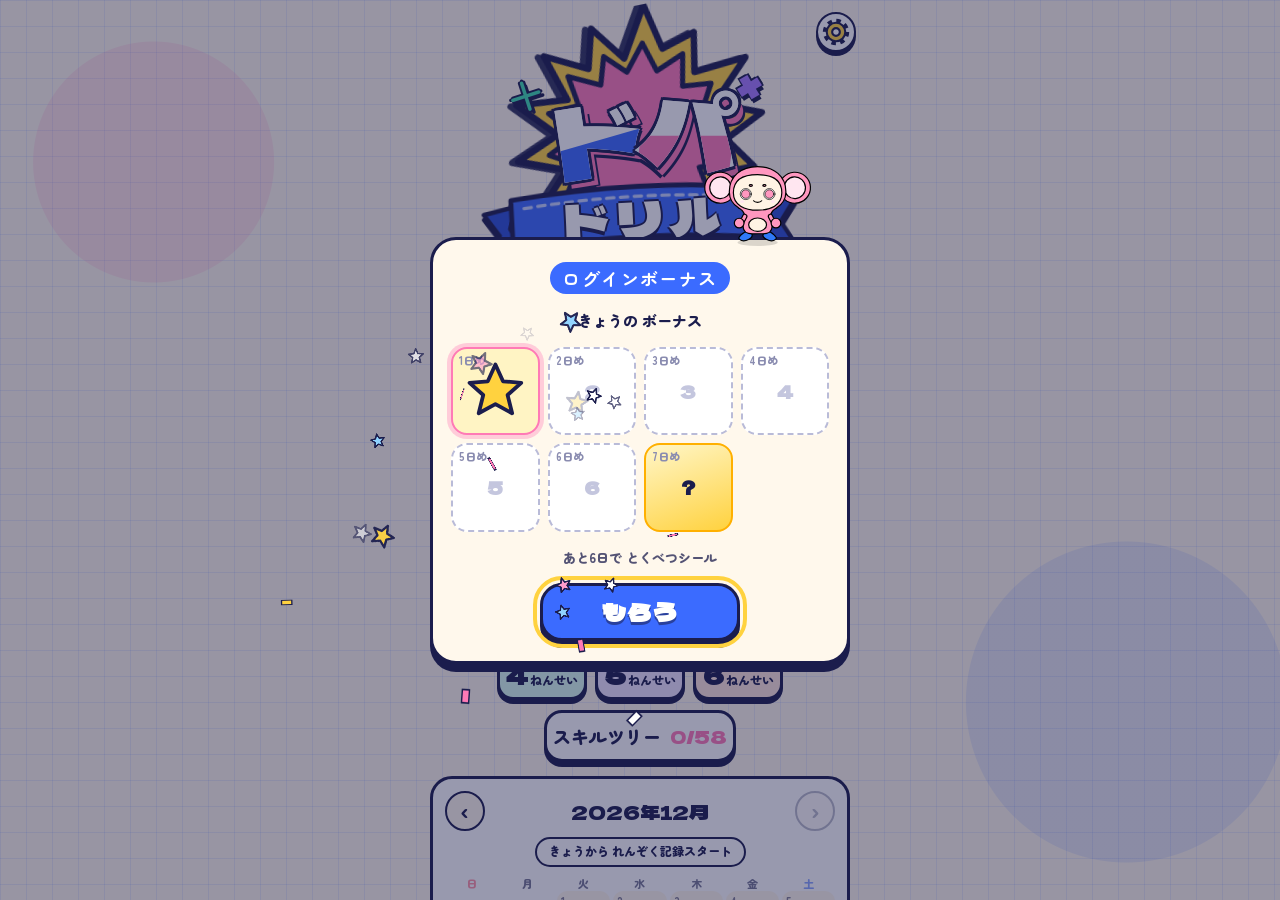
==== index.html @ 2ef17c38 "feat: initial public release of Dopa Drill Co-Authored-By: Claude Opus 5.5 <noreply@anthropic.com>" ====
<!doctype html>
<html lang="ja">
<head>
  <meta charset="utf-8">
  <meta name="viewport" content="width=device-width, initial-scale=1, viewport-fit=cover, user-scalable=no">
  <meta name="theme-color" content="#3b6bff">
  <meta name="description" content="算数を解くたびに、演出と音がどんどんインフレするドリル。">
  <title>ドパドリル</title>
  <link rel="icon" href="icon.svg" type="image/svg+xml">
  <link rel="stylesheet" href="style.css">
  <script type="module" src="js/main.js"></script>
</head>
<body class="lv0">
  <div id="paper" aria-hidden="true"></div>
  <div id="rays-fallback" aria-hidden="true"></div>
  <canvas id="bg" aria-hidden="true"></canvas>
  <canvas id="fx-back" aria-hidden="true"></canvas>

  <main id="app">
    <!-- Title -->
    <section id="screen-title" class="screen is-active" aria-labelledby="logo">
      <button type="button" class="icon-btn settings-btn" id="open-settings" aria-label="せってい" aria-haspopup="dialog">
        <svg viewBox="-16 -16 32 32" aria-hidden="true"><circle r="10.6" fill="none" stroke="#1b1d4d" stroke-width="9" stroke-dasharray="4.2 4.12"/><circle r="10.6" fill="#ffd23f" stroke="#1b1d4d" stroke-width="2.4"/><circle r="4.4" fill="#fff" stroke="#1b1d4d" stroke-width="2.4"/></svg>
      </button>
      <h1 id="logo" class="logo" aria-label="ドパドリル">
        <svg class="logo-burst" viewBox="-100 -100 200 200" aria-hidden="true"><path id="logo-burst-path" fill="#ffd23f" stroke="#1b1d4d" stroke-width="5" stroke-linejoin="round"/><path id="logo-burst-inner" fill="#ff7ab6" stroke="#1b1d4d" stroke-width="4" stroke-linejoin="round"/></svg>
        <span class="logo-top" aria-hidden="true"><i data-c="ド">ド</i><i data-c="パ">パ</i></span>
        <span class="logo-ribbon" aria-hidden="true"><svg class="ribbon-bg" viewBox="0 0 300 70" preserveAspectRatio="none"><path d="M4 22 L34 16 L28 36 L40 58 L6 62 L18 42Z" fill="#2a4fd6" stroke="#1b1d4d" stroke-width="4" stroke-linejoin="round"/><path d="M296 22 L266 16 L272 36 L260 58 L294 62 L282 42Z" fill="#2a4fd6" stroke="#1b1d4d" stroke-width="4" stroke-linejoin="round"/><path d="M30 10 Q150 -4 270 10 L270 56 Q150 42 30 56Z" fill="#3b6bff" stroke="#1b1d4d" stroke-width="4.5" stroke-linejoin="round"/><path d="M42 18 Q150 6 258 18" fill="none" stroke="#fff" stroke-width="3" stroke-dasharray="7 6" stroke-linecap="round" opacity=".7"/></svg><i>ド</i><i>リ</i><i>ル</i></span>
        <span class="logo-bits" aria-hidden="true"><b style="--x:-46%;--y:4%;--r:-18deg;--c:#3fdcb0">＋</b><b style="--x:44%;--y:-2%;--r:14deg;--c:#a77bff">×</b><b style="--x:-34%;--y:104%;--r:10deg;--c:#ff4f6d">÷</b><b style="--x:36%;--y:102%;--r:-12deg;--c:#ffd23f">−</b></span>
      </h1>
      <div class="title-stage" id="title-stage" aria-hidden="true"></div>
      <div class="modes" id="modes">
        <button type="button" id="start" class="big-btn level-btn">じぶんレベル<small id="level-sub">はじめは じつりょくチェック</small></button>
        <div class="grades" role="group" aria-label="学年べつ">
          <button type="button" data-grade="1">1<small>ねんせい</small></button><button type="button" data-grade="2">2<small>ねんせい</small></button><button type="button" data-grade="3">3<small>ねんせい</small></button>
          <button type="button" data-grade="4">4<small>ねんせい</small></button><button type="button" data-grade="5">5<small>ねんせい</small></button><button type="button" data-grade="6">6<small>ねんせい</small></button>
        </div>
        <div class="mode-row">
          <button type="button" id="open-tree" class="sub-btn">スキルツリー <b id="tree-badge"></b></button>
          <button type="button" id="start-review" class="sub-btn review-btn" hidden>ふくしゅう <b id="review-count">0</b></button>
        </div>
      </div>
      <section class="cal-card" id="calendar" aria-labelledby="cal-title">
        <div class="cal-head">
          <button type="button" class="cal-nav" id="cal-prev" aria-label="前の月">‹</button>
          <h2 id="cal-title">カレンダー</h2>
          <button type="button" class="cal-nav" id="cal-next" aria-label="次の月">›</button>
        </div>
        <div class="cal-badges" id="cal-badges"></div>
        <div class="cal-week" aria-hidden="true"><span>日</span><span>月</span><span>火</span><span>水</span><span>木</span><span>金</span><span>土</span></div>
        <div class="cal-grid" id="cal-grid" role="grid"></div>
      </section>
      <p class="hint">数字キーとBackspaceでも操作できます</p>
    </section>

    <!-- Skill tree -->
    <section id="screen-tree" class="screen" aria-labelledby="tree-title">
      <header class="tree-head">
        <button type="button" class="icon-btn" id="tree-back" aria-label="もどる">‹</button>
        <h2 id="tree-title">スキルツリー</h2>
        <span class="tree-count" id="tree-count"></span>
      </header>
      <div class="tree-lanes" id="tree-lanes" aria-hidden="true"></div>
      <div class="tree-scroll" id="tree-scroll"><div class="tree" id="tree"><svg class="tree-links" id="tree-links" aria-hidden="true"></svg></div></div>
      <p class="toast" id="toast" role="status" hidden></p>
    </section>

    <!-- Play -->
    <section id="screen-play" class="screen" aria-label="プレイ画面">
      <header class="hud">
        <div class="pips" id="pips" aria-hidden="true"></div>
        <div class="clock" aria-live="off"><span id="clock-label">目標 2:40</span><b id="clock">0:00</b></div>
        <span class="demo-tag" aria-hidden="true">DEMO</span>
        <button type="button" class="icon-btn" id="mute" aria-label="音を消す" aria-pressed="false">♪</button>
      </header>
      <div class="hud2">
        <div class="tally"><span>正解 <b id="ok">0</b><small id="ok-total">/10</small></span><span class="ng">おしい <b id="ng">0</b></span></div>
        <div class="dopa" id="dopa-box"><small>ドパ</small><b id="dopa">0</b></div>
      </div>
      <div class="stage" id="stage" aria-hidden="true">
        <svg class="bunting" viewBox="0 0 400 40" preserveAspectRatio="none"><path d="M0 4 Q200 34 400 4" fill="none" stroke="#1b1d4d" stroke-width="2.5"/><g id="flags"></g></svg>
        <div class="spot spot-l"></div><div class="spot spot-r"></div>
        <svg class="ground" viewBox="0 0 400 20" preserveAspectRatio="none"><path d="M4 12 Q60 6 120 11 T240 10 T396 12" fill="none" stroke="#1b1d4d" stroke-width="3" stroke-linecap="round"/></svg>
      </div>
      <section class="card" id="card" aria-labelledby="qtitle">
        <div class="marquee" aria-hidden="true"></div>
        <div class="card-top"><span class="chip" id="qtitle">たしざん</span><span class="qno" id="qno">第1問</span></div>
        <div class="sheet-wrap"><div class="sheet" id="sheet" role="group" aria-label="計算"></div></div>
        <p class="step-label" id="step-label" aria-live="polite">一の位</p>
        <div class="stamp" id="stamp" aria-hidden="true"></div>
        <div class="reach-tag" id="reach-tag" aria-hidden="true">あと1けた</div>
      </section>
      <div class="pad" id="pad" role="group" aria-label="数字の入力">
        <button type="button" data-key="7">7</button><button type="button" data-key="8">8</button><button type="button" data-key="9">9</button>
        <button type="button" data-key="4">4</button><button type="button" data-key="5">5</button><button type="button" data-key="6">6</button>
        <button type="button" data-key="1">1</button><button type="button" data-key="2">2</button><button type="button" data-key="3">3</button>
        <button type="button" data-key="Backspace" class="del" aria-label="1けた消す">⌫</button><button type="button" data-key="0" class="zero">0</button>
      </div>
    </section>

    <!-- Basic result -->
    <section id="screen-result" class="screen" aria-labelledby="result-title">
      <div class="result-card">
        <p class="chip" id="result-title">基本クリア</p>
        <p class="score"><b id="r-score">100</b><span>点</span></p>
        <dl class="stats">
          <div><dt>正解</dt><dd id="r-ok">10問</dd></div>
          <div><dt>おしい</dt><dd id="r-ng">0回</dd></div>
          <div><dt>初回正解率</dt><dd id="r-rate">100%</dd></div>
          <div><dt>タイム</dt><dd id="r-time">1:23</dd></div>
        </dl>
        <p class="dopa-final"><small>ドパ</small><b id="r-dopa">0</b></p>
        <p class="unlock" id="r-unlock"></p>
        <div class="skill-news" id="r-skills"></div>
        <div class="actions">
          <button type="button" id="go-extra" class="big-btn">エクストラへ <small>90秒</small></button>
          <button type="button" id="go-review" class="sub-btn review-btn" hidden>まちがえた問題を やりなおす</button>
          <button type="button" id="go-tree" class="sub-btn" hidden>スキルツリーを見る</button>
          <button type="button" id="go-again" class="sub-btn" hidden>もう一度</button>
          <button type="button" id="go-title" class="sub-btn">おわる</button>
        </div>
      </div>
    </section>

    <!-- Final result -->
    <section id="screen-final" class="screen" aria-labelledby="final-title">
      <div class="result-card">
        <p class="chip" id="final-title">エクストラ終了</p>
        <p class="score"><b id="f-score">100</b><span>点</span></p>
        <p class="breakdown" id="f-break">基本 100 ＋ エクストラ 0</p>
        <dl class="stats">
          <div><dt>エクストラ正解</dt><dd id="f-ok">0問</dd></div>
          <div><dt>エクストラのおしい</dt><dd id="f-ng">0回</dd></div>
          <div><dt>基本のおしい</dt><dd id="f-bng">0回</dd></div>
          <div><dt>基本タイム</dt><dd id="f-time">0:00</dd></div>
        </dl>
        <p class="dopa-final"><small>ドパ</small><b id="f-dopa">0</b></p>
        <div class="skill-news" id="f-skills"></div>
        <div class="actions">
          <button type="button" id="f-review" class="sub-btn review-btn" hidden>まちがえた問題を やりなおす</button>
          <button type="button" id="f-tree" class="sub-btn" hidden>スキルツリーを見る</button>
          <button type="button" id="again" class="big-btn">おわる</button>
        </div>
      </div>
    </section>
  </main>

  <!-- Settings (above #app, below particles and actors) -->
  <div class="modal" id="settings" role="dialog" aria-modal="true" aria-labelledby="settings-title" hidden>
    <div class="modal-card">
      <h2 id="settings-title" class="chip">せってい</h2>
      <div class="set-row">
        <span class="set-label">問題の数</span>
        <div class="pick" role="radiogroup" aria-label="問題数">
          <button type="button" role="radio" data-count="6" aria-checked="false">6<small>問</small></button>
          <button type="button" role="radio" data-count="10" aria-checked="true">10<small>問</small></button>
          <button type="button" role="radio" data-count="14" aria-checked="false">14<small>問</small></button>
        </div>
      </div>
      <div class="set-row">
        <span class="set-label">音</span>
        <div class="set-inline">
          <button type="button" class="toggle" data-toggle="sound" aria-pressed="true"><i aria-hidden="true">♪</i><b>オン</b></button>
          <input type="range" class="slider" id="volume" min="0" max="100" step="1" value="80" aria-label="音の大きさ">
        </div>
      </div>
      <div class="set-row">
        <span class="set-label">動きの強さ <b id="motion-val">100%</b></span>
        <input type="range" class="slider motion" id="motion" min="0" max="100" step="1" value="100" aria-label="動きの強さ" aria-describedby="motion-note">
        <p class="set-note" id="motion-note">0%で揺れ・光・紙吹雪・移動を止めます</p>
      </div>
      <div class="set-row">
        <span class="set-label">デモプレイ</span>
        <button type="button" class="sub-btn demo-btn" id="demo-play">▶ 自動でプレイを見る</button>
        <p class="set-note">画面をタップするか、キーを押すと終わります（記録には残りません）</p>
      </div>
      <button type="button" class="big-btn" id="close-settings">とじる</button>
    </div>
  </div>

  <div class="modal" id="bonus" role="dialog" aria-modal="true" aria-labelledby="bonus-title" hidden>
    <div class="modal-card bonus-card">
      <h2 id="bonus-title" class="chip">ログインボーナス</h2>
      <p class="bonus-run" id="bonus-run"></p>
      <div class="bonus-card-grid" id="bonus-grid"></div>
      <p class="bonus-note" id="bonus-note"></p>
      <button type="button" class="big-btn" id="bonus-ok">もらう</button>
    </div>
  </div>

  <div class="modal" id="day-log" role="dialog" aria-modal="true" aria-labelledby="day-title" hidden>
    <div class="modal-card">
      <h2 id="day-title" class="chip">きろく</h2>
      <ul class="day-list" id="day-list"></ul>
      <button type="button" class="big-btn" id="close-day">とじる</button>
    </div>
  </div>

  <canvas id="fx" aria-hidden="true"></canvas>
  <svg id="actors" aria-hidden="true"><g id="actors-back"></g><g id="actors-front"></g></svg>
  <div id="cutins" aria-hidden="true"></div>
  <div id="flash" aria-hidden="true"></div>
  <noscript>このゲームの操作にはJavaScriptが必要です。</noscript>
</body>
</html>
---- style.css ----
@font-face { font-family: "Dela Gothic One"; src: url("fonts/dela-gothic-one.woff2") format("woff2"); font-display: block; }
@font-face { font-family: "Zen Maru Gothic"; src: url("fonts/zen-maru-gothic-bold.woff2") format("woff2"); font-weight: 700; font-display: block; }
@font-face { font-family: "Zen Maru Gothic"; src: url("fonts/zen-maru-gothic-black.woff2") format("woff2"); font-weight: 900; font-display: block; }

:root {
  --ink: #1b1d4d;
  --paper: #fff8ec;
  --blue: #3b6bff;
  --pink: #ff7ab6;
  --pink-soft: #ffd0e4;
  --blue-soft: #d9e4ff;
  --yellow: #ffd23f;
  --mint: #3fdcb0;
  --violet: #a77bff;
  --red: #ff4f6d;
  --E: 0;
  --kick: 0;
  --round: "Zen Maru Gothic", "Hiragino Maru Gothic ProN", "Yu Gothic", sans-serif;
  --chunky: "Dela Gothic One", "Zen Maru Gothic", sans-serif;
  color-scheme: light;
}

* { box-sizing: border-box; }
html, body { margin: 0; height: 100%; overflow: hidden; }
body {
  background: var(--paper);
  color: var(--ink);
  font-family: var(--round);
  font-weight: 700;
  -webkit-tap-highlight-color: transparent;
  touch-action: manipulation;
  user-select: none;
  -webkit-user-select: none;
}
button { font: inherit; color: inherit; cursor: pointer; }
button:focus-visible { outline: 4px solid var(--yellow); outline-offset: 3px; }

#paper {
  position: fixed; inset: 0; z-index: 0;
  background:
    radial-gradient(circle at 12% 18%, rgba(255, 122, 182, .16) 0 120px, transparent 121px),
    radial-gradient(circle at 88% 78%, rgba(59, 107, 255, .12) 0 160px, transparent 161px),
    linear-gradient(rgba(59, 107, 255, .11) 1.5px, transparent 1.5px) 0 0 / 26px 26px,
    linear-gradient(90deg, rgba(59, 107, 255, .11) 1.5px, transparent 1.5px) 0 0 / 26px 26px,
    var(--paper);
}
#rays-fallback {
  display: none; position: fixed; inset: -50vmax; z-index: 1; opacity: 0; pointer-events: none;
  background: repeating-conic-gradient(from 0deg at 50% 50%, #3b6bff 0 9deg, #ff7ab6 9deg 18deg);
}
#bg { position: fixed; inset: 0; width: 100%; height: 100%; z-index: 1; pointer-events: none; }
#fx-back { position: fixed; inset: 0; width: 100%; height: 100%; z-index: 1; pointer-events: none; }
#fx { position: fixed; inset: 0; width: 100%; height: 100%; z-index: 4; pointer-events: none; }
#actors { position: fixed; inset: 0; width: 100%; height: 100%; z-index: 5; pointer-events: none; overflow: visible; }
#cutins { position: fixed; inset: 0; z-index: 6; pointer-events: none; overflow: hidden; }
#flash { position: fixed; inset: 0; z-index: 7; pointer-events: none; background: #fff; opacity: 0; }
.dk-digit { font-family: var(--round); font-weight: 900; fill: var(--ink); stroke: #fff; stroke-width: 6px; paint-order: stroke; }

#app {
  position: relative; z-index: 2;
  width: min(100vw, 460px); height: 100dvh; max-height: 980px;
  margin: 0 auto;
}
@media (min-height: 980px) { #app { top: calc((100dvh - 980px) / 2); } }
.screen { position: absolute; inset: 0; display: none; }
.screen.is-active { display: flex; }

/* ------------------------------------------------------------ title */
#screen-title { flex-direction: column; align-items: center; justify-content: flex-start; gap: 14px; padding: calc(28px + env(safe-area-inset-top)) 16px calc(24px + env(safe-area-inset-bottom)); overflow-y: auto; overscroll-behavior: contain; }
#screen-title > * { flex: none; }
/* Logo: layered paper cut-outs. A spinning burst sits behind "ドパ",
   "ドリル" rides on a folded ribbon, operator scraps float around. */
.logo { position: relative; margin: calc(var(--fs) * 0.62) 0 calc(var(--fs) * 0.2); display: grid; justify-items: center; font-family: var(--chunky); font-weight: 400; line-height: 1; --fs: clamp(64px, 21vw, 96px); }
.logo-burst { position: absolute; left: 50%; top: calc(var(--fs) * 0.52); width: calc(var(--fs) * 2.7); height: calc(var(--fs) * 2.7); transform: translate(-50%, -50%) rotate(calc(var(--spin, 0) * 1deg)); z-index: -1; filter: drop-shadow(0 6px 0 rgba(27, 29, 77, .9)); }
.logo-top { display: flex; gap: .02em; font-size: var(--fs); letter-spacing: -.04em; }
.logo i { font-style: normal; display: inline-block; position: relative; }
.logo-top i {
  color: #fff;
  /* white paper edge, ink outline, then an offset second sheet */
  text-shadow:
    0 0 0 #fff,
    3px 0 0 var(--ink), -3px 0 0 var(--ink), 0 3px 0 var(--ink), 0 -3px 0 var(--ink),
    2.5px 2.5px 0 var(--ink), -2.5px 2.5px 0 var(--ink), 2.5px -2.5px 0 var(--ink), -2.5px -2.5px 0 var(--ink),
    6px 7px 0 var(--pink), 8px 9px 0 var(--ink), 4px 10px 0 var(--ink);
  transform: rotate(var(--r, -6deg)) translateY(var(--dy, 0));
  animation: logo-hop 1.6s cubic-bezier(.3, 1.6, .5, 1) infinite;
}
.logo-top i:nth-child(1) { --r: -9deg; color: #fff; }
.logo-top i:nth-child(2) { --r: 7deg; --dy: -6px; animation-delay: -.8s; }
.logo-top i::after { content: attr(data-c); position: absolute; inset: 0; color: var(--blue); clip-path: polygon(0 62%, 100% 50%, 100% 100%, 0 100%); text-shadow: none; }
.logo-top i:nth-child(2)::after { color: var(--pink); }
.logo-ribbon { position: relative; display: flex; justify-content: center; gap: .1em; margin-top: calc(var(--fs) * 0.04); padding: .12em .9em .2em; font-size: calc(var(--fs) * 0.52); color: #fff; transform: rotate(-3deg); }
.ribbon-bg { position: absolute; inset: -6% -14% -10%; width: 128%; height: 116%; z-index: -1; filter: drop-shadow(0 5px 0 var(--ink)); }
.logo-ribbon i { text-shadow: 2px 0 0 var(--ink), -2px 0 0 var(--ink), 0 2px 0 var(--ink), 0 -2px 0 var(--ink), 0 4px 0 var(--ink); animation: logo-wave 1.6s ease-in-out infinite; }
.logo-ribbon i:nth-child(3) { animation-delay: -.25s; }
.logo-ribbon i:nth-child(4) { animation-delay: -.5s; }
.logo-bits { position: absolute; inset: 0; pointer-events: none; }
.logo-bits b { position: absolute; left: calc(50% + var(--x)); top: var(--y); font-size: calc(var(--fs) * 0.4); color: var(--c); transform: translate(-50%, -50%) rotate(var(--r)); text-shadow: 2px 0 0 var(--ink), -2px 0 0 var(--ink), 0 2px 0 var(--ink), 0 -2px 0 var(--ink), 3px 4px 0 var(--ink); animation: logo-float 2.4s ease-in-out infinite; }
.logo-bits b:nth-child(2) { animation-delay: -.6s; }
.logo-bits b:nth-child(3) { animation-delay: -1.2s; }
.logo-bits b:nth-child(4) { animation-delay: -1.8s; }
@keyframes logo-hop { 0%, 100% { transform: rotate(var(--r)) translateY(var(--dy, 0)) scale(1); } 12% { transform: rotate(var(--r)) translateY(calc(var(--dy, 0px) + 4px)) scale(1.08, .9); } 30% { transform: rotate(calc(var(--r) * -0.4)) translateY(calc(var(--dy, 0px) - 10px)) scale(.96, 1.06); } 55% { transform: rotate(var(--r)) translateY(var(--dy, 0)) scale(1); } }
@keyframes logo-wave { 0%, 100% { transform: translateY(0); } 50% { transform: translateY(-5px); } }
@keyframes logo-float { 0%, 100% { margin-top: 0; } 50% { margin-top: -8px; } }
body.reduced .logo *, body.reduced .logo-burst { animation: none !important; }
.settings-btn { position: absolute; top: calc(12px + env(safe-area-inset-top)); right: 14px; width: 48px; height: 48px; padding: 4px; background: #fff; box-shadow: 0 4px 0 var(--ink); z-index: 3; }
.settings-btn svg { width: 100%; height: 100%; transition: transform .4s; }
.settings-btn:active svg { transform: rotate(90deg); }
.modes { display: flex; flex-direction: column; align-items: center; gap: 10px; }

/* ------------------------------------------------------------ settings */
.modal { position: fixed; inset: 0; z-index: 4; display: flex; align-items: center; justify-content: center; padding: 16px; background: rgba(27, 29, 77, .45); }
.modal[hidden] { display: none; }
.modal-card { width: min(100%, 420px); max-height: 100%; overflow: auto; display: flex; flex-direction: column; align-items: stretch; gap: 16px; padding: 22px 18px 20px; border: 3.5px solid var(--ink); border-radius: 26px; background: var(--paper); box-shadow: 0 8px 0 var(--ink); }
.modal-card .chip { align-self: center; margin: 0; font-size: 18px; }
.modal-card .big-btn { align-self: center; min-width: 200px; height: 58px; font-size: 24px; }
.set-row { display: flex; flex-direction: column; gap: 8px; }
.set-label { font-weight: 900; font-size: 16px; }
.set-label b { font-family: var(--chunky); font-weight: 400; color: var(--blue); margin-left: 6px; }
.set-inline { display: flex; align-items: center; gap: 12px; }
.set-inline .slider { flex: 1; }
.set-note { margin: 0; font-size: 12px; opacity: .7; }
.modal .pick { justify-content: center; }
.modal .pick button { width: 30%; max-width: 96px; }
.slider { -webkit-appearance: none; appearance: none; width: 100%; height: 34px; background: transparent; margin: 0; --v: 1; }
.slider::-webkit-slider-runnable-track { height: 14px; border: 2.5px solid var(--ink); border-radius: 999px; background: linear-gradient(90deg, var(--pink) 0 calc(var(--v) * 100%), #fff calc(var(--v) * 100%)); }
.slider::-moz-range-track { height: 10px; border: 2.5px solid var(--ink); border-radius: 999px; background: linear-gradient(90deg, var(--pink) 0 calc(var(--v) * 100%), #fff calc(var(--v) * 100%)); }
.slider::-webkit-slider-thumb { -webkit-appearance: none; width: 32px; height: 32px; margin-top: -11px; border: 3px solid var(--ink); border-radius: 50%; background: var(--yellow); box-shadow: 0 3px 0 var(--ink); }
.slider::-moz-range-thumb { width: 26px; height: 26px; border: 3px solid var(--ink); border-radius: 50%; background: var(--yellow); box-shadow: 0 3px 0 var(--ink); }
.slider.motion::-webkit-slider-runnable-track { background: linear-gradient(90deg, var(--blue-soft), var(--pink) 50%, var(--yellow)) 0 0 / calc(var(--v) * 100%) 100% no-repeat, #fff; }
.slider.motion::-moz-range-track { background: linear-gradient(90deg, var(--blue-soft), var(--pink) 50%, var(--yellow)) 0 0 / calc(var(--v) * 100%) 100% no-repeat, #fff; }
.title-stage { width: 100%; height: min(26vh, 200px); }
.pick { display: flex; gap: 10px; }
.pick button {
  width: 84px; height: 56px; border: 3px solid var(--ink); border-radius: 16px; background: #fff;
  font-family: var(--chunky); font-size: 26px; box-shadow: 0 5px 0 var(--ink); transition: transform .08s;
}
.pick button small { font-family: var(--round); font-size: 14px; margin-left: 2px; }
.pick button[aria-checked="true"] { background: var(--yellow); transform: translateY(-3px) rotate(-2deg); }
.big-btn {
  min-width: 240px; height: 68px; padding: 0 28px; border: 3.5px solid var(--ink); border-radius: 22px;
  background: var(--blue); color: #fff; font-family: var(--chunky); font-size: 28px; letter-spacing: .06em;
  box-shadow: 0 7px 0 var(--ink); text-shadow: 0 3px 0 rgba(27, 29, 77, .55);
}
.big-btn small { font-family: var(--round); font-size: 16px; }
.big-btn:active, .sub-btn:active, .pick button:active { transform: translateY(5px); box-shadow: 0 2px 0 var(--ink); }
.sub-btn { min-width: 160px; height: 52px; border: 3px solid var(--ink); border-radius: 18px; background: #fff; font-size: 18px; box-shadow: 0 5px 0 var(--ink); }
.toggles { display: flex; gap: 10px; flex-wrap: wrap; justify-content: center; }
.toggle { display: inline-flex; align-items: center; gap: 6px; height: 40px; padding: 0 14px; border: 2.5px solid var(--ink); border-radius: 999px; background: #fff; font-size: 14px; }
.toggle i { font-style: normal; font-size: 16px; }
.toggle b { font-weight: 900; color: var(--blue); }
.toggle[aria-pressed="true"][data-toggle="motion"] b { color: var(--pink); }
.hint { margin: 0; font-size: 12px; opacity: .6; }

/* ------------------------------------------------------------ play */
#screen-play { flex-direction: column; padding: 8px 0 calc(10px + env(safe-area-inset-bottom)); }
.hud { display: flex; align-items: center; gap: 10px; height: 40px; padding: 0 14px; }
.pips { display: flex; flex-wrap: wrap; gap: 4px; flex: 1; align-items: center; }
.pip { width: 14px; height: 14px; border-radius: 50%; border: 2.5px solid var(--ink); background: #fff; }
.pips.many .pip { width: 11px; height: 11px; border-width: 2px; }
.pip.now { background: var(--yellow); animation: pip 0.8s ease-in-out infinite; }
.pip.done { background: var(--c, var(--blue)); }
.pip.rainbow { background: conic-gradient(#ff7ab6, #ffd23f, #3fdcb0, #3b6bff, #a77bff, #ff7ab6); }
@keyframes pip { 50% { transform: scale(1.3); } }
.clock { display: flex; align-items: baseline; gap: 8px; padding: 4px 12px; border: 2.5px solid var(--ink); border-radius: 999px; background: #fff; font-size: 12px; white-space: nowrap; }
.clock b { font-family: var(--chunky); font-weight: 400; font-size: 18px; font-variant-numeric: tabular-nums; }
.clock.over #clock-label { color: var(--red); }
.clock.extra { background: var(--ink); color: #fff; }
.clock.extra b { color: var(--yellow); font-size: 20px; }
.clock.hurry b { color: var(--red); animation: hurry .5s steps(2) infinite; }
@keyframes hurry { 50% { color: #fff; } }
.icon-btn { width: 40px; height: 40px; border-radius: 50%; border: 2.5px solid var(--ink); background: #fff; font-size: 18px; flex: none; }
.icon-btn[aria-pressed="true"] { background: var(--ink); color: #fff; text-decoration: line-through; }

.hud2 { display: flex; align-items: center; justify-content: space-between; gap: 8px; height: 40px; padding: 0 14px; }
.tally { display: flex; gap: 6px; font-size: 13px; }
.tally span { padding: 3px 10px; border-radius: 999px; background: #fff; border: 2px solid var(--ink); }
.tally b { font-family: var(--chunky); font-weight: 400; font-size: 16px; }
.tally small { font-size: 11px; opacity: .6; }
.tally .ng b { color: var(--violet); }
.dopa {
  display: flex; align-items: baseline; gap: 6px; max-width: 62%;
  padding: 3px 12px 4px; border: 2.5px solid var(--ink); border-radius: 12px; background: var(--yellow);
  box-shadow: 0 3px 0 var(--ink); transform-origin: right center; white-space: nowrap; overflow: hidden;
}
.dopa small { font-size: 11px; }
.dopa b { font-family: var(--chunky); font-weight: 400; font-size: 20px; letter-spacing: .01em; }
body.lv6 .dopa { background: linear-gradient(90deg, #ffd23f, #ff9ccc, #9fd0ff, #ffd23f); background-size: 300% 100%; animation: dopa-sheen 2s linear infinite; }
@keyframes dopa-sheen { to { background-position: 300% 0; } }

.stage { position: relative; flex: 1 1 auto; min-height: 118px; margin: 0 14px; }
.ground { position: absolute; left: 6%; right: 6%; bottom: 6px; width: 88%; height: 14px; }
.bunting { position: absolute; left: -2%; right: -2%; top: 0; width: 104%; height: 34px; opacity: 0; transform: translateY(-20px); transition: opacity .5s, transform .5s cubic-bezier(.3, 1.6, .5, 1); }
body.lv3 .bunting { opacity: 1; transform: none; }
.spot { position: absolute; top: -30px; width: 140px; height: 190px; opacity: 0; transition: opacity .6s; mix-blend-mode: screen; filter: blur(2px);
  background: linear-gradient(to bottom, rgba(255, 246, 200, .95), rgba(255, 246, 200, 0)); clip-path: polygon(44% 0, 56% 0, 100% 100%, 0 100%); }
.spot-l { left: 0; transform-origin: 50% 0; animation: spot-l 3s ease-in-out infinite; }
.spot-r { right: 0; transform-origin: 50% 0; animation: spot-r 3.4s ease-in-out infinite; }
body.lv5 .spot { opacity: .7; }
@keyframes spot-l { 0%, 100% { transform: rotate(-24deg); } 50% { transform: rotate(10deg); } }
@keyframes spot-r { 0%, 100% { transform: rotate(24deg); } 50% { transform: rotate(-12deg); } }

.card {
  position: relative; margin: 0 14px 12px; padding: 10px 12px 10px;
  background: #fff; border: 3px solid var(--ink); border-radius: 24px; box-shadow: 0 7px 0 var(--ink);
  transform-origin: 50% 100%;
}
.card-top { display: flex; justify-content: space-between; align-items: center; }
.chip { display: inline-block; margin: 0; padding: 3px 12px; border-radius: 999px; background: var(--blue); color: #fff; font-size: 13px; letter-spacing: .08em; }
.qno { font-family: var(--round); font-weight: 900; font-size: 15px; }
.sheet-wrap { display: flex; justify-content: center; align-items: center; min-height: 208px; padding: 4px 0 2px; }
.sheet { position: relative; display: grid; grid-template-columns: repeat(var(--cols), var(--cw)); grid-template-rows: repeat(var(--rows), var(--ch)); --cw: 54px; --ch: 52px; font-family: var(--round); font-weight: 900; }
.cell { position: relative; display: grid; place-items: center; font-size: calc(var(--ch) * .82); line-height: 1; font-variant-numeric: tabular-nums; }
.sheet.div .cell { font-size: calc(var(--ch) * .88); }
.cell.op { color: var(--blue); font-size: calc(var(--ch) * .7); }
.cell.small { align-self: end; font-size: clamp(12px, calc(var(--ch) * .38), 19px); color: var(--pink); height: calc(var(--ch) * .46); }
.cell.mark { color: var(--blue); font-size: clamp(11px, calc(var(--ch) * .34), 17px); letter-spacing: -.04em; }
.cell.struck::after { content: ""; position: absolute; left: 18%; right: 18%; top: 50%; height: 3.5px; background: var(--blue); border-radius: 2px; transform: rotate(-32deg); }
.cell.hidden { visibility: hidden; }
.cell.input { margin: 3px; border-radius: 12px; }
.cell.input.active { background: var(--blue-soft); outline: 3px dashed var(--blue); outline-offset: -3px; animation: active-cell 1s ease-in-out infinite; }
.cell.input.active::before { content: "?"; color: rgba(59, 107, 255, .35); }
.cell.input.active.has::before { content: none; }
.cell.input.ok { color: var(--ink); }
.cell.input.bad { color: #7a4bff; background: #efe8ff; outline: 3px dashed #a77bff; outline-offset: -3px; animation: none; }
.cell.hint-glow { border-radius: 8px; background: #fff3b8; box-shadow: 0 0 0 3px var(--yellow); animation: hint-glow .9s ease-in-out infinite; }
@keyframes hint-glow { 50% { box-shadow: 0 0 0 6px rgba(255, 210, 63, .5); } }
body.reduced .cell.hint-glow { animation: none; }
.help-text { display: inline-block; margin-left: 8px; padding: 1px 10px; border-radius: 999px; background: var(--yellow); color: var(--ink); font-weight: 900; }
.cell.input.pending { color: transparent; }
@keyframes active-cell { 50% { background: #c4d5ff; } }
.cell.auto { color: #5a5f93; }
.hline { position: relative; align-self: end; height: 3.5px; background: var(--ink); border-radius: 2px; margin-bottom: -2px; transform-origin: left center; }
.hline.hidden { visibility: hidden; }
.bracket { position: relative; border-top: 3.5px solid var(--ink); margin-left: 4px; }
.bracket::before { content: ""; position: absolute; left: -14px; top: -3.5px; width: 14px; height: calc(100% + 4px); border-right: 3.5px solid var(--ink); border-radius: 0 70% 70% 0 / 0 50% 50% 0; }
.step-label { margin: 2px 0 0; text-align: center; font-size: 14px; min-height: 20px; }
.step-label b { color: var(--blue); }

.stamp {
  position: absolute; right: 14px; top: 34px; width: 110px; height: 110px; border-radius: 50%; border: 9px solid var(--red); opacity: 0;
  box-shadow: inset 0 0 0 3px rgba(255, 79, 109, .3); pointer-events: none;
}
.reach-tag {
  position: absolute; left: 50%; bottom: -20px; transform: translateX(-50%) scale(0); z-index: 3; padding: 4px 16px; border-radius: 999px;
  background: var(--ink); color: var(--yellow); font-family: var(--chunky); font-size: 18px; letter-spacing: .1em; white-space: nowrap; border: 3px solid var(--yellow);
}
body.reach .reach-tag { animation: reach-blink .3s steps(2) infinite; }
@keyframes reach-blink { 50% { color: #fff; border-color: var(--pink); } }
body.reach .cell.input.active { outline: 4px solid var(--yellow); background: #fff3b8; animation: reach-cell .25s steps(2) infinite; box-shadow: 0 0 0 6px var(--pink), 0 0 24px 8px rgba(255, 210, 63, .9); z-index: 2; }
@keyframes reach-cell { 50% { box-shadow: 0 0 0 6px var(--blue), 0 0 30px 12px rgba(255, 122, 182, .9); } }
body.reach .card { z-index: 3; }

.marquee { position: absolute; inset: -9px; border-radius: 30px; pointer-events: none; opacity: 0; transition: opacity .6s; padding: 5px;
  background: radial-gradient(circle, #fff 0 2.5px, var(--yellow) 3px 4.5px, transparent 5px) 0 0 / 16px 16px;
  -webkit-mask: linear-gradient(#000 0 0) content-box, linear-gradient(#000 0 0); -webkit-mask-composite: xor; mask-composite: exclude;
  animation: marquee .5s linear infinite; }
body.lv6 .marquee { opacity: 1; }
body.lv8 .marquee { background: radial-gradient(circle, #fff 0 2.5px, var(--pink) 3px 4.5px, transparent 5px) 0 0 / 16px 16px, radial-gradient(circle, #fff 0 2.5px, var(--yellow) 3px 4.5px, transparent 5px) 8px 8px / 16px 16px; }
@keyframes marquee { to { background-position: 16px 0, 24px 8px; } }
body.lv9 .card { box-shadow: 0 7px 0 var(--ink), 0 0 0 5px var(--pink), 0 0 40px 10px rgba(255, 210, 63, calc(.4 + var(--kick) * .6)); }

.pad { display: grid; grid-template-columns: repeat(3, 1fr); gap: 9px; padding: 0 14px; }
.pad button {
  position: relative; height: clamp(50px, 7.4vh, 62px); border: 3px solid var(--ink); border-radius: 18px; background: #fff;
  font-family: var(--round); font-weight: 900; font-size: 30px; box-shadow: 0 5px 0 var(--ink);
  transform: translateY(calc(var(--kick) * -2px * var(--bounce, 0)));
}
.pad button.zero { grid-column: span 2; }
.pad button.del { background: var(--pink-soft); font-size: 24px; }
.pad button.press { transform: translateY(4px) scale(.97); box-shadow: 0 1px 0 var(--ink); }
body.lv4 .pad button { --bounce: 1; }
body.lv4 .pad button[data-key="7"], body.lv4 .pad button[data-key="3"] { background: #ffe3ef; }
body.lv4 .pad button[data-key="8"], body.lv4 .pad button[data-key="4"] { background: #fff4c7; }
body.lv4 .pad button[data-key="9"], body.lv4 .pad button[data-key="5"], body.lv4 .pad button[data-key="1"] { background: #e3ebff; }
body.lv4 .pad button[data-key="6"], body.lv4 .pad button[data-key="2"], body.lv4 .pad button[data-key="0"] { background: #dcfaef; }
body.lv8 .pad button { box-shadow: 0 5px 0 var(--ink), 0 0 calc(var(--kick) * 18px) rgba(255, 210, 63, .9); }
.pad button:disabled { opacity: .5; }

/* ------------------------------------------------------------ results */
#screen-result, #screen-final { align-items: safe center; justify-content: center; padding: 20px 16px; overflow-y: auto; }
#screen-result .result-card, #screen-final .result-card { margin: auto 0; flex: none; }
.actions .review-btn { font-size: 16px; white-space: nowrap; padding: 0 16px; }
.result-card {
  width: 100%; padding: 22px 20px 20px; text-align: center; background: #fff; border: 3.5px solid var(--ink); border-radius: 28px; box-shadow: 0 9px 0 var(--ink);
}
.score { margin: 8px 0 0; font-family: var(--chunky); line-height: 1; }
.score b { font-weight: 400; font-size: 92px; color: var(--pink); text-shadow: 3px 0 0 var(--ink), -3px 0 0 var(--ink), 0 3px 0 var(--ink), 0 -3px 0 var(--ink), 0 8px 0 var(--ink); }
.score span { font-size: 28px; margin-left: 4px; font-family: var(--round); font-weight: 900; }
.stats dd small { font-family: var(--round); font-weight: 900; font-size: 14px; margin-left: 2px; }
.breakdown { margin: 8px 0 0; font-size: 15px; }
.stats { display: grid; grid-template-columns: 1fr 1fr; gap: 8px; margin: 18px 0 10px; }
.stats div { padding: 8px; border: 2.5px solid var(--ink); border-radius: 14px; background: var(--paper); }
.stats dt { font-size: 12px; opacity: .7; }
.stats dd { margin: 2px 0 0; font-family: var(--chunky); font-size: 22px; }
.dopa-final { margin: 6px 0 0; }
.dopa-final small { font-size: 12px; margin-right: 6px; }
.dopa-final b { font-family: var(--chunky); font-weight: 400; font-size: 24px; color: var(--blue); }
.unlock { min-height: 20px; font-size: 14px; margin: 10px 0 12px; }
.unlock.yes { color: var(--pink); }
.actions { display: flex; flex-direction: column; align-items: center; gap: 12px; margin-top: 8px; }

/* ------------------------------------------------------------ cut-ins */
.cutin-band { position: absolute; left: -20%; width: 140%; display: flex; align-items: center; justify-content: center; transform-origin: center; }
.cutin-band .band-bg { position: absolute; inset: 0; border-top: 4px solid var(--ink); border-bottom: 4px solid var(--ink);
  background: repeating-linear-gradient(-45deg, var(--c1) 0 22px, var(--c2) 22px 44px); }
.cutin-band .band-text { position: relative; font-family: var(--chunky); color: #fff; font-size: 44px; letter-spacing: .08em; white-space: nowrap;
  text-shadow: 3px 0 0 var(--ink), -3px 0 0 var(--ink), 0 3px 0 var(--ink), 0 -3px 0 var(--ink), 0 7px 0 var(--ink); }
.unit-slam { position: absolute; font-family: var(--chunky); color: var(--yellow); white-space: nowrap; transform-origin: center;
  text-shadow: 4px 0 0 var(--ink), -4px 0 0 var(--ink), 0 4px 0 var(--ink), 0 -4px 0 var(--ink), 3px 3px 0 var(--ink), -3px 3px 0 var(--ink), 3px -3px 0 var(--ink), -3px -3px 0 var(--ink), 0 10px 0 var(--pink); }
.big-stamp { position: absolute; font-family: var(--chunky); color: var(--red); white-space: nowrap; transform-origin: center; }

body.reduced .logo span, body.reduced .spot, body.reduced .marquee, body.reduced .pip.now, body.reduced .cell.input.active { animation: none !important; }
@media (max-height: 700px) {
  .sheet-wrap { min-height: 176px; }
  .pad button { height: 48px; }
  .stage { min-height: 96px; }
}

/* ------------------------------------------------------------ calendar */
.cal-card { width: 100%; max-width: 420px; padding: 12px 12px 14px; border: 3px solid var(--ink); border-radius: 22px; background: #fff; box-shadow: 0 6px 0 var(--ink); }
.cal-head { display: flex; align-items: center; justify-content: space-between; }
.cal-head h2 { margin: 0; font-family: var(--chunky); font-weight: 400; font-size: 20px; }
.cal-nav { width: 40px; height: 40px; border: 2.5px solid var(--ink); border-radius: 50%; background: var(--paper); font-size: 24px; line-height: 1; font-weight: 900; }
.cal-nav:disabled { opacity: .3; }
.cal-streak { margin: 4px 0 6px; min-height: 1.2em; text-align: center; font-size: 14px; font-weight: 900; color: var(--pink); }
.cal-streak b { font-family: var(--chunky); font-weight: 400; font-size: 20px; margin: 0 2px; }
.cal-week, .cal-grid { display: grid; grid-template-columns: repeat(7, 1fr); gap: 3px; }
.cal-week span { text-align: center; font-size: 11px; font-weight: 900; opacity: .6; }
.cal-week span:first-child { color: var(--red); }
.cal-week span:last-child { color: var(--blue); }
.cal-day { position: relative; aspect-ratio: 1 / 1.08; min-height: 40px; padding: 0; border: 0; border-radius: 10px; background: var(--paper); font-size: 11px; font-weight: 900; color: var(--ink); }
.cal-day .n { position: absolute; left: 4px; top: 2px; opacity: .55; }
.cal-day.blank { background: transparent; }
.cal-day.today { box-shadow: inset 0 0 0 2.5px var(--blue); }
.cal-day.played { background: #fff0f6; cursor: pointer; }
.cal-day.played svg { position: absolute; inset: 8% 6% 2%; width: 88%; height: 90%; }
.cal-day .sc { position: absolute; left: 0; right: 0; bottom: 18%; text-align: center; font-family: var(--chunky); font-weight: 400; font-size: 12px; color: var(--red); letter-spacing: -.03em; text-shadow: 1.5px 0 0 #fff, -1.5px 0 0 #fff, 0 1.5px 0 #fff, 0 -1.5px 0 #fff; }
.cal-day .sc.big { font-size: 10px; }
.cal-day.pop { animation: cal-pop .7s cubic-bezier(.3, 1.8, .5, 1) both; }
@keyframes cal-pop { 0% { transform: scale(0) rotate(-30deg); } 100% { transform: scale(1) rotate(0); } }
.day-list { list-style: none; margin: 0; padding: 0; display: flex; flex-direction: column; gap: 8px; }
.day-list li { display: grid; grid-template-columns: auto 1fr auto; align-items: center; gap: 4px 10px; padding: 8px 12px; border: 2.5px solid var(--ink); border-radius: 14px; background: #fff; font-size: 13px; }
.day-list .t { font-weight: 900; opacity: .6; }
.day-list .m { font-weight: 900; }
.day-list .s { font-family: var(--chunky); font-weight: 400; font-size: 20px; color: var(--red); grid-row: span 2; }
.day-list .d { grid-column: 1 / 3; font-size: 12px; opacity: .75; }

/* ------------------------------------------------------------ expression layouts */
.cell.word { font-size: calc(var(--ch) * .46); white-space: nowrap; color: #4a4f86; }
.sheet.h .cell.op { font-size: calc(var(--ch) * .62); }
.cell.dot { justify-self: end; align-self: end; width: 0; overflow: visible; font-size: calc(var(--ch) * .82); line-height: .9; color: var(--ink); pointer-events: none; z-index: 1; display: flex; justify-content: center; }
.cell.dot.hidden { visibility: hidden; }
.cell.frac-n { align-self: end; }
.cell.frac-d { align-self: start; }
.cell.input.frac-n, .cell.input.frac-d { margin: 2px 3px; }
.hline.fbar { margin: 0 4px -2px; }

/* ------------------------------------------------------------ modes */
.level-btn { display: flex; flex-direction: column; align-items: center; justify-content: center; height: 78px; gap: 2px; background: var(--pink); }
.level-btn small { font-size: 13px; letter-spacing: 0; }
.grades { display: grid; grid-template-columns: repeat(3, 1fr); gap: 8px; width: min(100%, 340px); }
.grades button { height: 52px; border: 3px solid var(--ink); border-radius: 16px; background: #fff; font-family: var(--chunky); font-size: 24px; box-shadow: 0 4px 0 var(--ink); }
.grades button small { font-family: var(--round); font-weight: 900; font-size: 12px; margin-left: 2px; }
.grades button:nth-child(6n+1) { background: #ffe3ef; } .grades button:nth-child(6n+2) { background: #e3ebff; } .grades button:nth-child(6n+3) { background: #fff4c4; }
.grades button:nth-child(6n+4) { background: #d9fbef; } .grades button:nth-child(6n+5) { background: #efe6ff; } .grades button:nth-child(6n+6) { background: #ffe6dc; }
.grades button:active { transform: translateY(4px); box-shadow: 0 1px 0 var(--ink); }
.mode-row { display: flex; gap: 10px; flex-wrap: wrap; justify-content: center; }
.mode-row .sub-btn { min-width: 150px; font-weight: 900; }
.mode-row .sub-btn b, .review-btn b { font-family: var(--chunky); font-weight: 400; color: var(--pink); margin-left: 4px; }
.review-btn { background: #fff4c4; }

/* ------------------------------------------------------------ skill tree */
#screen-tree { flex-direction: column; padding: calc(10px + env(safe-area-inset-top)) 0 0; }
.tree-head { display: flex; align-items: center; gap: 10px; padding: 0 14px 6px; }
.tree-head h2 { margin: 0; flex: 1; font-family: var(--chunky); font-weight: 400; font-size: 22px; }
.tree-head .icon-btn { font-size: 26px; font-weight: 900; line-height: 1; }
.tree-count { font-family: var(--chunky); font-size: 16px; padding: 4px 10px; border: 2.5px solid var(--ink); border-radius: 999px; background: #fff; }
.tree-lanes { display: grid; grid-template-columns: repeat(4, 1fr); padding: 0 6px 4px; gap: 4px; }
.tree-lanes span { text-align: center; font-size: 11px; font-weight: 900; padding: 3px 0; border-radius: 999px; background: var(--ink); color: #fff; }
.tree-scroll { flex: 1; overflow-y: auto; overscroll-behavior: contain; padding: 4px 6px calc(40px + env(safe-area-inset-bottom)); }
.tree { position: relative; }
.tree-links { position: absolute; inset: 0; width: 100%; height: 100%; overflow: visible; }
.tree-links path { fill: none; stroke: #c9cbe8; stroke-width: 3; stroke-linecap: round; }
.tree-links path.on { stroke: var(--ink); }
.tree-links path.grow { stroke: var(--pink); stroke-width: 5; }
.node { position: absolute; display: flex; flex-direction: column; align-items: center; justify-content: center; gap: 2px; padding: 4px 3px 3px; border: 2.5px solid var(--ink); border-radius: 14px; background: #fff; box-shadow: 0 3px 0 var(--ink); font-size: 10.5px; font-weight: 900; line-height: 1.15; text-align: center; color: var(--ink); word-break: keep-all; overflow-wrap: anywhere; }
.node .g { font-size: 9px; opacity: .6; }
.node .ring { position: absolute; left: 4px; right: 4px; bottom: 3px; height: 4px; border-radius: 3px; background: linear-gradient(90deg, var(--pink) calc(var(--p) * 100%), #eee calc(var(--p) * 100%)); }
.node.locked { background: #eceaf3; color: #8a8cb0; border-color: #a9abc9; box-shadow: 0 3px 0 #a9abc9; }
.node.locked::before { content: ""; position: absolute; top: -8px; right: -6px; width: 16px; height: 13px; border-radius: 3px; background: #a9abc9; box-shadow: inset 0 0 0 2px #8a8cb0; }
.node.locked::after { content: ""; position: absolute; top: -15px; right: -2px; width: 8px; height: 9px; border: 2.5px solid #8a8cb0; border-bottom: 0; border-radius: 6px 6px 0 0; }
.node.new { background: #fff4c4; animation: node-new 1.1s ease-in-out infinite; }
.node.new::after { content: "NEW"; position: absolute; top: -10px; right: -8px; padding: 1px 5px; border-radius: 999px; background: var(--pink); color: #fff; font-family: var(--chunky); font-weight: 400; font-size: 10px; border: 2px solid var(--ink); }
.node.learning { background: #e3ebff; }
.node.mastered { background: linear-gradient(160deg, #fff6c8, #ffd23f); }
.node.mastered::after { content: "★"; position: absolute; top: -12px; right: -6px; font-size: 20px; color: #ffb000; -webkit-text-stroke: 1.5px var(--ink); }
.node.just { animation: node-pop .8s cubic-bezier(.3, 1.8, .5, 1) both; }
@keyframes node-new { 50% { transform: translateY(-3px); } }
@keyframes node-pop { 0% { transform: scale(0) rotate(-20deg); } 100% { transform: scale(1); } }
body.reduced .node { animation: none !important; }
.toast { position: absolute; left: 16px; right: 16px; bottom: calc(18px + env(safe-area-inset-bottom)); margin: 0; padding: 10px 14px; border: 3px solid var(--ink); border-radius: 16px; background: #fff; box-shadow: 0 5px 0 var(--ink); font-weight: 900; font-size: 14px; text-align: center; z-index: 3; }
.skill-news { display: flex; flex-direction: column; gap: 6px; width: 100%; }
.skill-news:empty { display: none; }
.skill-news p { margin: 0; padding: 6px 10px; border: 2.5px solid var(--ink); border-radius: 12px; background: #fff4c4; font-size: 13px; font-weight: 900; text-align: center; }
.skill-news p.mastered { background: linear-gradient(160deg, #fff6c8, #ffd23f); }

/* ------------------------------------------------------------ demo play */
.demo-btn { align-self: center; min-width: 230px; font-weight: 900; background: #e3ebff; }
.demo-tag { display: none; padding: 3px 10px; border-radius: 999px; background: var(--red); color: #fff; font-family: var(--chunky); font-size: 13px; letter-spacing: .08em; border: 2.5px solid var(--ink); animation: demo-blink 1.2s steps(2) infinite; }
body.demo .demo-tag { display: inline-block; }
@keyframes demo-blink { 50% { opacity: .45; } }
body.reduced .demo-tag { animation: none; }

/* ------------------------------------------------------------ streak & login bonus */
.cal-badges { display: flex; justify-content: center; gap: 8px; flex-wrap: wrap; margin: 6px 0 8px; min-height: 30px; }
.cal-badge { display: inline-flex; align-items: baseline; gap: 3px; padding: 3px 12px; border: 2.5px solid var(--ink); border-radius: 999px; background: #fff; font-size: 12px; font-weight: 900; }
.cal-badge b { font-family: var(--chunky); font-weight: 400; font-size: 20px; color: var(--pink); }
.cal-badge.hot { background: linear-gradient(90deg, #ffd23f, #ff9a3c); }
.cal-badge.hot b { color: var(--ink); }
.cal-badge.best b { color: var(--blue); }
.cal-badge.stk b { color: #ffb000; }
.cal-day .stk { position: absolute; top: 1px; right: 1px; width: 44%; height: 44%; pointer-events: none; }
.cal-day .stk svg { position: static; width: 100%; height: 100%; inset: auto; }
.bonus-card { align-items: center; text-align: center; }
.bonus-run { margin: 0; font-weight: 900; font-size: 15px; }
.bonus-run b { font-family: var(--chunky); font-weight: 400; font-size: 30px; color: var(--pink); margin: 0 4px; }
.bonus-card-grid { display: grid; grid-template-columns: repeat(4, minmax(0, 1fr)); gap: 8px; width: 100%; }
.bonus-slot { position: relative; min-width: 0; aspect-ratio: 1; overflow: hidden; display: grid; place-items: center; border: 2.5px dashed #b9bbd8; border-radius: 16px; background: #fff; font-family: var(--chunky); font-size: 18px; color: #c4c6de; }
.bonus-slot.got { border-style: solid; border-color: var(--ink); background: #fff4c4; }
.bonus-slot.today { border-color: var(--pink); box-shadow: 0 0 0 4px rgba(255, 122, 182, .35); }
.bonus-slot.big { background: linear-gradient(160deg, #fff6c8, #ffd23f); color: var(--ink); border-style: solid; border-color: #ffb000; }
.bonus-slot .d { position: absolute; left: 6px; top: 3px; font-size: 11px; color: #8a8cb0; font-family: var(--round); font-weight: 900; }
.bonus-slot svg { display: block; width: 72%; height: 72%; }
.bonus-slot.big svg { width: 86%; height: 86%; }
.bonus-slot.stamping svg { animation: stamp-in .6s cubic-bezier(.3, 1.8, .5, 1) both .35s; }
@keyframes stamp-in { 0% { transform: scale(2.6) rotate(-25deg); opacity: 0; } 60% { opacity: 1; } 100% { transform: scale(1) rotate(0); } }
body.reduced .bonus-slot.stamping svg { animation: none; }
.bonus-note { margin: 0; font-size: 13px; font-weight: 900; opacity: .75; }
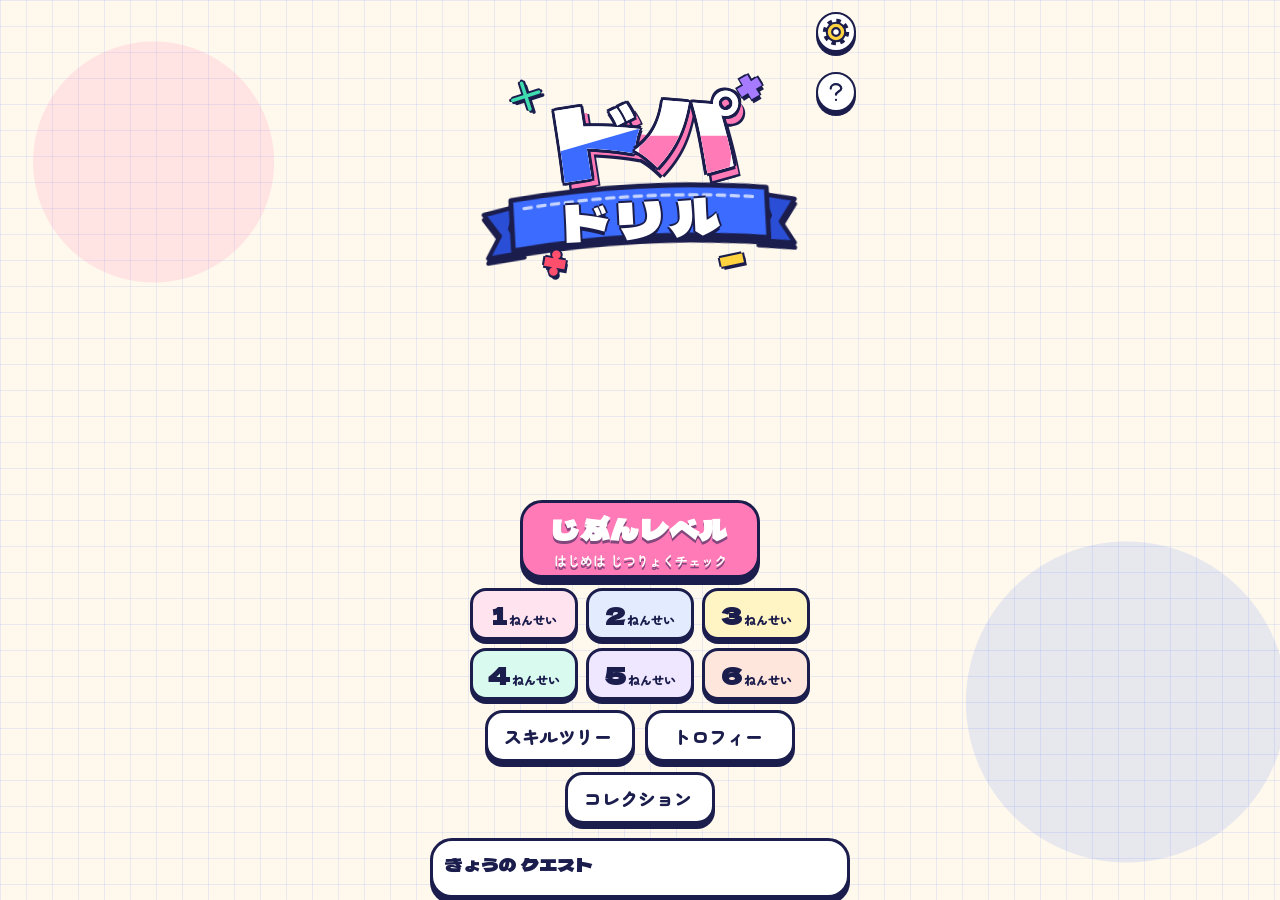
==== commit 540d189f: "feat: add growth features, full data reset and first-run guide - Growth and retention: stats, daily " ====
--- a/index.html
+++ b/index.html
@@ -22,6 +22,9 @@
       <button type="button" class="icon-btn settings-btn" id="open-settings" aria-label="せってい" aria-haspopup="dialog">
         <svg viewBox="-16 -16 32 32" aria-hidden="true"><circle r="10.6" fill="none" stroke="#1b1d4d" stroke-width="9" stroke-dasharray="4.2 4.12"/><circle r="10.6" fill="#ffd23f" stroke="#1b1d4d" stroke-width="2.4"/><circle r="4.4" fill="#fff" stroke="#1b1d4d" stroke-width="2.4"/></svg>
       </button>
+      <button type="button" class="icon-btn settings-btn help-btn" id="open-guide" aria-label="あそびかた" aria-haspopup="dialog">
+        <svg viewBox="-16 -16 32 32" aria-hidden="true"><path d="M-6 -4 C-6 -7 -3 -9 0 -9 C3 -9 6 -7 6 -4 C6 -1 0 0 0 3 M0 9v.01" fill="none" stroke="#1b1d4d" stroke-width="2.6" stroke-linecap="round" stroke-linejoin="round"/></svg>
+      </button>
       <h1 id="logo" class="logo" aria-label="ドパドリル">
         <svg class="logo-burst" viewBox="-100 -100 200 200" aria-hidden="true"><path id="logo-burst-path" fill="#ffd23f" stroke="#1b1d4d" stroke-width="5" stroke-linejoin="round"/><path id="logo-burst-inner" fill="#ff7ab6" stroke="#1b1d4d" stroke-width="4" stroke-linejoin="round"/></svg>
         <span class="logo-top" aria-hidden="true"><i data-c="ド">ド</i><i data-c="パ">パ</i></span>
@@ -31,15 +34,21 @@
       <div class="title-stage" id="title-stage" aria-hidden="true"></div>
       <div class="modes" id="modes">
         <button type="button" id="start" class="big-btn level-btn">じぶんレベル<small id="level-sub">はじめは じつりょくチェック</small></button>
+        <button type="button" id="start-review" class="sub-btn review-btn review-main" hidden>ふくしゅう <b id="review-count">0</b></button>
         <div class="grades" role="group" aria-label="学年べつ">
           <button type="button" data-grade="1">1<small>ねんせい</small></button><button type="button" data-grade="2">2<small>ねんせい</small></button><button type="button" data-grade="3">3<small>ねんせい</small></button>
           <button type="button" data-grade="4">4<small>ねんせい</small></button><button type="button" data-grade="5">5<small>ねんせい</small></button><button type="button" data-grade="6">6<small>ねんせい</small></button>
         </div>
         <div class="mode-row">
           <button type="button" id="open-tree" class="sub-btn">スキルツリー <b id="tree-badge"></b></button>
-          <button type="button" id="start-review" class="sub-btn review-btn" hidden>ふくしゅう <b id="review-count">0</b></button>
-        </div>
-      </div>
+          <button type="button" id="open-trophy" class="sub-btn">トロフィー <b id="trophy-badge"></b></button>
+          <button type="button" id="open-collect" class="sub-btn">コレクション <b id="collect-badge"></b></button>
+        </div>
+      </div>
+      <section class="quest-card" id="quests" aria-labelledby="quest-title">
+        <div class="quest-head"><h2 id="quest-title">きょうの クエスト</h2><span class="quest-reward" id="quest-reward"></span></div>
+        <ol class="quest-list" id="quest-list"></ol>
+      </section>
       <section class="cal-card" id="calendar" aria-labelledby="cal-title">
         <div class="cal-head">
           <button type="button" class="cal-nav" id="cal-prev" aria-label="前の月">‹</button>
@@ -60,9 +69,35 @@
         <h2 id="tree-title">スキルツリー</h2>
         <span class="tree-count" id="tree-count"></span>
       </header>
-      <div class="tree-lanes" id="tree-lanes" aria-hidden="true"></div>
-      <div class="tree-scroll" id="tree-scroll"><div class="tree" id="tree"><svg class="tree-links" id="tree-links" aria-hidden="true"></svg></div></div>
+      <p class="tree-stars" id="tree-stars"></p>
+      <p class="tree-note">タップで れんしゅう（マスターは ☆の じょうけん）　ながおしで けす</p>
+      <div class="tree-scroll" id="tree-scroll"><div class="tree-lanes" id="tree-lanes" aria-hidden="true"></div><div class="tree" id="tree"><svg class="tree-links" id="tree-links" aria-hidden="true"></svg></div></div>
       <p class="toast" id="toast" role="status" hidden></p>
+    </section>
+
+    <!-- Trophies (id036) -->
+    <section id="screen-trophy" class="screen" aria-labelledby="trophy-title">
+      <header class="tree-head">
+        <button type="button" class="icon-btn" id="trophy-back" aria-label="もどる">‹</button>
+        <h2 id="trophy-title">トロフィー</h2>
+        <span class="tree-count" id="trophy-count"></span>
+      </header>
+      <div class="tr-filter" role="group" aria-label="しぼりこみ">
+        <button type="button" data-f="all" aria-pressed="true">ぜんぶ</button><button type="button" data-f="got" aria-pressed="false">ゲットした</button><button type="button" data-f="next" aria-pressed="false">まだ</button><button type="button" data-f="soon" aria-pressed="false">もうすぐ</button>
+      </div>
+      <div class="tr-scroll" id="tr-scroll"><div class="tr-list" id="tr-list"></div></div>
+    </section>
+
+    <!-- Collection (id041) -->
+    <section id="screen-collect" class="screen" aria-labelledby="collect-title">
+      <header class="tree-head">
+        <button type="button" class="icon-btn" id="collect-back" aria-label="もどる">‹</button>
+        <h2 id="collect-title">コレクション</h2>
+        <span class="tree-count" id="collect-count"></span>
+      </header>
+      <div class="co-preview" id="co-preview" aria-hidden="true"><div class="stamp co-mark" id="co-mark"></div><p class="co-now" id="co-now"></p></div>
+      <div class="co-tabs" id="co-tabs" role="group" aria-label="しゅるい"></div>
+      <div class="co-scroll" id="co-scroll"><p class="co-note" id="co-note"></p><div class="co-grid" id="co-grid"></div></div>
     </section>
 
     <!-- Play -->
@@ -75,6 +110,7 @@
       </header>
       <div class="hud2">
         <div class="tally"><span>正解 <b id="ok">0</b><small id="ok-total">/10</small></span><span class="ng">おしい <b id="ng">0</b></span></div>
+        <div class="combo" id="combo-box" aria-hidden="true"><b id="combo">0</b><small>コンボ</small><span class="combo-mult" id="combo-mult"></span><i class="combo-track"><i id="combo-bar"></i></i></div>
         <div class="dopa" id="dopa-box"><small>ドパ</small><b id="dopa">0</b></div>
       </div>
       <div class="stage" id="stage" aria-hidden="true">
@@ -110,8 +146,10 @@
           <div><dt>タイム</dt><dd id="r-time">1:23</dd></div>
         </dl>
         <p class="dopa-final"><small>ドパ</small><b id="r-dopa">0</b></p>
+        <div class="growth-box" id="r-growth"></div>
         <p class="unlock" id="r-unlock"></p>
         <div class="skill-news" id="r-skills"></div>
+        <div class="quest-mini" id="r-quests"></div>
         <div class="actions">
           <button type="button" id="go-extra" class="big-btn">エクストラへ <small>90秒</small></button>
           <button type="button" id="go-review" class="sub-btn review-btn" hidden>まちがえた問題を やりなおす</button>
@@ -136,6 +174,7 @@
         </dl>
         <p class="dopa-final"><small>ドパ</small><b id="f-dopa">0</b></p>
         <div class="skill-news" id="f-skills"></div>
+        <div class="quest-mini" id="f-quests"></div>
         <div class="actions">
           <button type="button" id="f-review" class="sub-btn review-btn" hidden>まちがえた問題を やりなおす</button>
           <button type="button" id="f-tree" class="sub-btn" hidden>スキルツリーを見る</button>
@@ -173,6 +212,11 @@
         <span class="set-label">デモプレイ</span>
         <button type="button" class="sub-btn demo-btn" id="demo-play">▶ 自動でプレイを見る</button>
         <p class="set-note">画面をタップするか、キーを押すと終わります（記録には残りません）</p>
+      </div>
+      <div class="set-row">
+        <span class="set-label">データ</span>
+        <button type="button" class="sub-btn danger reset-btn" id="reset-data" aria-describedby="reset-note">すべて リセット</button>
+        <p class="set-note" id="reset-note">すべての データを けして さいしょに もどします</p>
       </div>
       <button type="button" class="big-btn" id="close-settings">とじる</button>
     </div>
@@ -188,6 +232,54 @@
     </div>
   </div>
 
+  <div class="modal" id="skill-info" role="dialog" aria-modal="true" aria-labelledby="si-title" hidden>
+    <div class="modal-card si-card">
+      <p class="si-grade" id="si-grade"></p>
+      <h2 class="si-title" id="si-title"></h2>
+      <p class="si-stars" id="si-stars"></p>
+      <div class="si-next" id="si-next"></div>
+      <p class="si-note" id="si-note"></p>
+      <div class="confirm-actions">
+        <button type="button" class="sub-btn" id="si-close">とじる</button>
+        <button type="button" class="sub-btn si-go" id="si-go">れんしゅう する</button>
+      </div>
+    </div>
+  </div>
+
+  <div class="modal" id="trophy-got" role="dialog" aria-modal="true" aria-labelledby="tg-title" hidden>
+    <div class="modal-card trophy-card">
+      <h2 id="tg-title" class="chip">トロフィー ゲット！</h2>
+      <p class="tg-sub" id="tg-sub"></p>
+      <ul class="tg-list" id="tg-list"></ul>
+      <button type="button" class="big-btn" id="tg-ok">やったね！</button>
+    </div>
+  </div>
+
+  <div class="modal" id="hammer" role="dialog" aria-modal="true" aria-labelledby="hammer-title" aria-describedby="hammer-msg" hidden>
+    <div class="modal-card hammer-card">
+      <h2 id="hammer-title" class="chip">ノーカンハンマー</h2>
+      <div class="hammer-art" id="hammer-art" aria-hidden="true"></div>
+      <p class="hammer-msg" id="hammer-msg"></p>
+      <p class="hammer-have" id="hammer-have"></p>
+      <div class="confirm-actions">
+        <button type="button" class="sub-btn" id="hammer-no">つかわない</button>
+        <button type="button" class="sub-btn hammer-yes" id="hammer-yes">つかう</button>
+      </div>
+    </div>
+  </div>
+
+  <div class="modal" id="confirm" role="alertdialog" aria-modal="true" aria-labelledby="confirm-title" aria-describedby="confirm-msg" hidden>
+    <div class="modal-card confirm-card">
+      <h2 id="confirm-title" class="chip">スキルを けす</h2>
+      <p class="confirm-msg" id="confirm-msg"></p>
+      <ul class="confirm-list" id="confirm-list"></ul>
+      <div class="confirm-actions">
+        <button type="button" class="sub-btn" id="confirm-no">やめる</button>
+        <button type="button" class="sub-btn danger" id="confirm-yes">けす</button>
+      </div>
+    </div>
+  </div>
+
   <div class="modal" id="day-log" role="dialog" aria-modal="true" aria-labelledby="day-title" hidden>
     <div class="modal-card">
       <h2 id="day-title" class="chip">きろく</h2>
--- a/style.css
+++ b/style.css
@@ -103,9 +103,9 @@
 @keyframes logo-wave { 0%, 100% { transform: translateY(0); } 50% { transform: translateY(-5px); } }
 @keyframes logo-float { 0%, 100% { margin-top: 0; } 50% { margin-top: -8px; } }
 body.reduced .logo *, body.reduced .logo-burst { animation: none !important; }
-.settings-btn { position: absolute; top: calc(12px + env(safe-area-inset-top)); right: 14px; width: 48px; height: 48px; padding: 4px; background: #fff; box-shadow: 0 4px 0 var(--ink); z-index: 3; }
-.settings-btn svg { width: 100%; height: 100%; transition: transform .4s; }
-.settings-btn:active svg { transform: rotate(90deg); }
+.settings-btn { display: grid; place-items: center; position: absolute; top: calc(12px + env(safe-area-inset-top)); right: 14px; width: 48px; height: 48px; padding: 4px; background: #fff; box-shadow: 0 4px 0 var(--ink); z-index: 3; }
+.settings-btn svg { display: block; width: 100%; height: 100%; transition: transform .4s; }
+#open-settings:active svg { transform: rotate(90deg); }
 .modes { display: flex; flex-direction: column; align-items: center; gap: 10px; }
 
 /* ------------------------------------------------------------ settings */
@@ -120,6 +120,7 @@
 .set-inline { display: flex; align-items: center; gap: 12px; }
 .set-inline .slider { flex: 1; }
 .set-note { margin: 0; font-size: 12px; opacity: .7; }
+.reset-btn { align-self: center; min-width: 230px; font-weight: 900; }
 .modal .pick { justify-content: center; }
 .modal .pick button { width: 30%; max-width: 96px; }
 .slider { -webkit-appearance: none; appearance: none; width: 100%; height: 34px; background: transparent; margin: 0; --v: 1; }
@@ -172,7 +173,7 @@
 .icon-btn { width: 40px; height: 40px; border-radius: 50%; border: 2.5px solid var(--ink); background: #fff; font-size: 18px; flex: none; }
 .icon-btn[aria-pressed="true"] { background: var(--ink); color: #fff; text-decoration: line-through; }
 
-.hud2 { display: flex; align-items: center; justify-content: space-between; gap: 8px; height: 40px; padding: 0 14px; }
+.hud2 { position: relative; z-index: 2; display: flex; align-items: center; justify-content: space-between; gap: 8px; height: 40px; padding: 0 14px; }
 .tally { display: flex; gap: 6px; font-size: 13px; }
 .tally span { padding: 3px 10px; border-radius: 999px; background: #fff; border: 2px solid var(--ink); }
 .tally b { font-family: var(--chunky); font-weight: 400; font-size: 16px; }
@@ -187,6 +188,22 @@
 .dopa b { font-family: var(--chunky); font-weight: 400; font-size: 20px; letter-spacing: .01em; }
 body.lv6 .dopa { background: linear-gradient(90deg, #ffd23f, #ff9ccc, #9fd0ff, #ffd23f); background-size: 300% 100%; animation: dopa-sheen 2s linear infinite; }
 @keyframes dopa-sheen { to { background-position: 300% 0; } }
+/* Combo (id032): floats under the tally, over the stage's top-left corner. */
+.combo {
+  position: absolute; left: 14px; top: calc(100% + 2px); display: grid; grid-template-columns: auto auto; align-items: baseline; column-gap: 4px;
+  padding: 2px 10px 10px; border: 2.5px solid var(--ink); border-radius: 12px; background: #fff; box-shadow: 0 3px 0 var(--ink);
+  transform-origin: left center; opacity: 0; visibility: hidden; transition: opacity .15s, visibility .15s; pointer-events: none;
+}
+.combo.on { opacity: 1; visibility: visible; }
+.combo b { font-family: var(--chunky); font-weight: 400; font-size: 22px; line-height: 1.1; color: var(--pink); }
+.combo small { font-size: 11px; font-weight: 900; }
+.combo-mult { grid-column: 1 / -1; font-size: 10px; font-weight: 900; opacity: .7; }
+.combo-track { position: absolute; left: 6px; right: 6px; bottom: 3px; height: 4px; border-radius: 2px; background: #e6e4f0; overflow: hidden; }
+.combo-track i { position: absolute; inset: 0; background: var(--blue); transform-origin: left center; }
+.combo.hot { background: #fff4c4; }
+.combo.hot b { color: var(--red); }
+.combo.hot .combo-mult { opacity: 1; color: var(--red); }
+.combo.hurry .combo-track i { background: var(--red); }
 
 .stage { position: relative; flex: 1 1 auto; min-height: 118px; margin: 0 14px; }
 .ground { position: absolute; left: 6%; right: 6%; bottom: 6px; width: 88%; height: 14px; }
@@ -376,12 +393,12 @@
 .tree-head h2 { margin: 0; flex: 1; font-family: var(--chunky); font-weight: 400; font-size: 22px; }
 .tree-head .icon-btn { font-size: 26px; font-weight: 900; line-height: 1; }
 .tree-count { font-family: var(--chunky); font-size: 16px; padding: 4px 10px; border: 2.5px solid var(--ink); border-radius: 999px; background: #fff; }
-.tree-lanes { display: grid; grid-template-columns: repeat(4, 1fr); padding: 0 6px 4px; gap: 4px; }
+.tree-lanes { position: sticky; top: 0; z-index: 2; display: grid; grid-template-columns: repeat(4, 1fr); gap: 6px; padding: 0 3px 4px; background: var(--paper); box-sizing: border-box; }
 .tree-lanes span { text-align: center; font-size: 11px; font-weight: 900; padding: 3px 0; border-radius: 999px; background: var(--ink); color: #fff; }
-.tree-scroll { flex: 1; overflow-y: auto; overscroll-behavior: contain; padding: 4px 6px calc(40px + env(safe-area-inset-bottom)); }
+.tree-scroll { flex: 1; overflow: auto; overscroll-behavior: contain; padding: 0 6px calc(40px + env(safe-area-inset-bottom)); }
 .tree { position: relative; }
 .tree-links { position: absolute; inset: 0; width: 100%; height: 100%; overflow: visible; }
-.tree-links path { fill: none; stroke: #c9cbe8; stroke-width: 3; stroke-linecap: round; }
+.tree-links path { fill: none; stroke: #c9cbe8; stroke-width: 2.5; stroke-linecap: round; stroke-linejoin: round; }
 .tree-links path.on { stroke: var(--ink); }
 .tree-links path.grow { stroke: var(--pink); stroke-width: 5; }
 .node { position: absolute; display: flex; flex-direction: column; align-items: center; justify-content: center; gap: 2px; padding: 4px 3px 3px; border: 2.5px solid var(--ink); border-radius: 14px; background: #fff; box-shadow: 0 3px 0 var(--ink); font-size: 10.5px; font-weight: 900; line-height: 1.15; text-align: center; color: var(--ink); word-break: keep-all; overflow-wrap: anywhere; }
@@ -399,7 +416,23 @@
 @keyframes node-new { 50% { transform: translateY(-3px); } }
 @keyframes node-pop { 0% { transform: scale(0) rotate(-20deg); } 100% { transform: scale(1); } }
 body.reduced .node { animation: none !important; }
-.toast { position: absolute; left: 16px; right: 16px; bottom: calc(18px + env(safe-area-inset-bottom)); margin: 0; padding: 10px 14px; border: 3px solid var(--ink); border-radius: 16px; background: #fff; box-shadow: 0 5px 0 var(--ink); font-weight: 900; font-size: 14px; text-align: center; z-index: 3; }
+/* Long press to erase (id031): a pink fill rises while held. */
+.node { -webkit-touch-callout: none; -webkit-user-select: none; user-select: none; overflow: visible; }
+.node .hold { position: absolute; inset: 0; border-radius: 11px; background: rgba(255, 79, 109, .35); transform-origin: bottom; transform: scaleY(0); pointer-events: none; }
+.node.holding .hold { transform: scaleY(1); transition: transform var(--hold-ms, 600ms) linear; }
+.node.holding { transform: scale(.94); transition: transform .12s; }
+.node.erased { animation: node-erase .6s ease-out both; }
+@keyframes node-erase { 0% { transform: scale(1.12) rotate(4deg); filter: brightness(1.4); } 40% { transform: scale(.9) rotate(-3deg); } 100% { transform: none; } }
+.tree-note { margin: 0 0 4px; text-align: center; font-size: 11px; font-weight: 900; opacity: .6; }
+.confirm-msg { margin: 0; word-break: keep-all; overflow-wrap: anywhere; font-size: 15px; font-weight: 900; line-height: 1.6; text-align: center; }
+.confirm-msg b { color: var(--red); }
+.confirm-list { display: flex; flex-wrap: wrap; justify-content: center; gap: 6px; margin: 0; padding: 0; list-style: none; }
+.confirm-list li { padding: 3px 9px; border: 2px solid var(--ink); border-radius: 999px; background: #fff; font-size: 12px; font-weight: 900; }
+.confirm-list li.more { border-style: dashed; background: transparent; }
+.confirm-actions { display: flex; justify-content: center; gap: 12px; }
+.confirm-actions .sub-btn { min-width: 120px; font-weight: 900; }
+.sub-btn.danger { background: var(--red); color: #fff; text-shadow: 0 2px 0 rgba(27, 29, 77, .45); }
+.toast { position: absolute; left: 16px; right: 16px; bottom: calc(18px + env(safe-area-inset-bottom)); margin: 0; padding: 10px 14px; border: 3px solid var(--ink); border-radius: 16px; background: #fff; box-shadow: 0 5px 0 var(--ink); font-weight: 900; font-size: 14px; text-align: center; z-index: 3; pointer-events: none; }
 .skill-news { display: flex; flex-direction: column; gap: 6px; width: 100%; }
 .skill-news:empty { display: none; }
 .skill-news p { margin: 0; padding: 6px 10px; border: 2.5px solid var(--ink); border-radius: 12px; background: #fff4c4; font-size: 13px; font-weight: 900; text-align: center; }
@@ -437,3 +470,261 @@
 @keyframes stamp-in { 0% { transform: scale(2.6) rotate(-25deg); opacity: 0; } 60% { opacity: 1; } 100% { transform: scale(1) rotate(0); } }
 body.reduced .bonus-slot.stamping svg { animation: none; }
 .bonus-note { margin: 0; font-size: 13px; font-weight: 900; opacity: .75; }
+
+/* ------------------------------------------------------------ no-count hammer (id034) */
+.hammer-card { align-items: center; text-align: center; }
+.hammer-art { width: 110px; height: 110px; transform: rotate(-24deg); filter: drop-shadow(0 5px 0 rgba(27, 29, 77, .85)); }
+.hammer-art svg { width: 100%; height: 100%; }
+.hammer-msg { margin: 0; font-size: 16px; font-weight: 900; line-height: 1.7; word-break: keep-all; }
+.hammer-msg b { font-family: var(--chunky); font-weight: 400; color: var(--pink); font-size: 1.25em; margin: 0 2px; }
+.hammer-have { display: flex; align-items: center; justify-content: center; gap: 4px; margin: 0; font-size: 13px; font-weight: 900; }
+.hammer-have i { display: inline-block; width: 30px; height: 30px; opacity: .22; filter: grayscale(1); }
+.hammer-have i.on { opacity: 1; filter: none; }
+.hammer-have svg, .cal-badge.hmr svg { width: 100%; height: 100%; display: block; }
+.sub-btn.hammer-yes { background: var(--pink); color: #fff; text-shadow: 0 2px 0 rgba(27, 29, 77, .45); }
+.cal-badge.hmr { align-items: center; }
+.cal-badge.hmr i { width: 22px; height: 22px; margin-right: 2px; transform: rotate(-20deg); }
+.cal-badge.hmr b { color: var(--blue); }
+.cal-day.nocount { background: #efe8ff; }
+.cal-day .nc { position: absolute; left: 50%; top: 56%; transform: translate(-50%, -50%) rotate(-14deg); padding: 1px 3px; border: 2px solid #7a4bff; border-radius: 5px; color: #7a4bff; font-size: 9px; font-weight: 900; letter-spacing: -.04em; white-space: nowrap; background: rgba(255, 255, 255, .7); }
+.cal-day.stamped .nc { animation: nc-stamp .5s cubic-bezier(.3, 1.8, .5, 1) both; }
+@keyframes nc-stamp { 0% { transform: translate(-50%, -50%) rotate(-30deg) scale(2.6); opacity: 0; } 100% { transform: translate(-50%, -50%) rotate(-14deg) scale(1); opacity: 1; } }
+.hammer-fx { position: absolute; width: 100px; height: 100px; transform-origin: 50px 94px; filter: drop-shadow(0 4px 0 rgba(27, 29, 77, .8)); }
+.hammer-fx svg { width: 100%; height: 100%; display: block; }
+
+/* ------------------------------------------------------------ daily quests (id035) */
+.quest-card { width: 100%; max-width: 420px; padding: 10px 12px 12px; border: 3px solid var(--ink); border-radius: 22px; background: #fff; box-shadow: 0 6px 0 var(--ink); }
+.quest-card.complete { background: linear-gradient(160deg, #fffbe6, #fff2b8); }
+.quest-head { display: flex; align-items: center; justify-content: space-between; gap: 8px; margin-bottom: 6px; }
+.quest-head h2 { margin: 0; font-family: var(--chunky); font-weight: 400; font-size: 18px; }
+.quest-reward, .qm-head span { display: inline-flex; align-items: center; gap: 2px; font-size: 12px; font-weight: 900; white-space: nowrap; }
+.qham { display: inline-block; width: 22px; height: 22px; transform: rotate(-20deg); vertical-align: middle; }
+.qham svg { width: 100%; height: 100%; display: block; }
+.qdone { color: var(--pink); font-family: var(--chunky); font-weight: 400; font-size: 15px; }
+.quest-list { list-style: none; margin: 0; padding: 0; display: flex; flex-direction: column; gap: 5px; }
+.quest-list li { position: relative; display: grid; grid-template-columns: 26px 1fr auto; align-items: center; gap: 8px; padding: 6px 10px 9px 6px; border: 2.5px solid var(--ink); border-radius: 14px; background: var(--paper); font-size: 14px; font-weight: 900; overflow: hidden; }
+.quest-list li.done { background: #dff8ec; }
+.quest-list li.go { cursor: pointer; background: #fff4c4; box-shadow: 0 3px 0 var(--ink); }
+.quest-list li.go::after { content: "▶"; position: absolute; right: 8px; top: 50%; transform: translateY(-50%); font-size: 10px; opacity: .55; }
+.quest-list li.go .qp { margin-right: 12px; }
+.qchk { width: 24px; height: 24px; border: 2.5px solid var(--ink); border-radius: 50%; background: #fff; color: #fff; display: grid; place-items: center; }
+.qchk svg { width: 17px; height: 17px; }
+li.done .qchk { background: var(--mint); }
+.qt { word-break: keep-all; overflow-wrap: anywhere; line-height: 1.3; }
+.qp { font-family: var(--chunky); font-weight: 400; font-size: 14px; color: var(--blue); }
+li.done .qp { color: #1f9e76; }
+.qbar { position: absolute; left: 8px; right: 8px; bottom: 3px; height: 3px; border-radius: 2px; background: linear-gradient(90deg, var(--pink) calc(var(--p) * 100%), rgba(27, 29, 77, .12) calc(var(--p) * 100%)); }
+li.done .qbar { background: var(--mint); }
+.quest-mini { width: 100%; margin: 4px 0 10px; text-align: left; }
+.quest-mini:empty { display: none; }
+.qm-head { display: flex; justify-content: space-between; align-items: center; margin: 0 0 5px; font-size: 13px; font-weight: 900; }
+.quest-mini .quest-list li { font-size: 12.5px; padding: 4px 8px 7px 5px; grid-template-columns: 22px 1fr auto; }
+.quest-mini .qchk { width: 20px; height: 20px; }
+.qm-got { margin: 8px 0 0; padding: 6px 10px; border: 2.5px solid var(--ink); border-radius: 12px; background: linear-gradient(160deg, #fff6c8, #ffd23f); font-size: 13px; font-weight: 900; text-align: center; }
+.quest-pop { position: absolute; left: 50%; display: flex; flex-direction: column; align-items: center; padding: 6px 16px 7px; border: 3px solid var(--ink); border-radius: 16px; background: #fff; box-shadow: 0 5px 0 var(--ink); font-size: 13px; font-weight: 900; white-space: nowrap; transform: translate(-50%, 0); opacity: 0; }
+.quest-pop b { font-family: var(--chunky); font-weight: 400; font-size: 16px; color: var(--pink); }
+.quest-pop.all { background: linear-gradient(160deg, #fff6c8, #ffd23f); }
+.quest-pop.all b { color: var(--ink); font-size: 20px; }
+.cal-day .qd { position: absolute; left: 2px; bottom: 1px; width: 15px; height: 15px; border: 1.5px solid var(--ink); border-radius: 50%; background: var(--yellow); color: #fff; font-size: 9px; line-height: 12px; text-align: center; -webkit-text-stroke: .6px var(--ink); }
+
+/* ------------------------------------------------------------ trophies (id036) */
+.trophy-card { align-items: center; text-align: center; }
+.tg-sub { margin: 0; font-size: 15px; font-weight: 900; }
+.tg-sub:empty { display: none; }
+.tg-sub b { font-family: var(--chunky); font-weight: 400; font-size: 24px; color: var(--pink); margin: 0 2px; }
+.tg-list { list-style: none; margin: 0; padding: 0; width: 100%; display: flex; flex-direction: column; gap: 7px; }
+.tg-list li { display: grid; grid-template-columns: 44px 1fr; align-items: center; gap: 10px; padding: 6px 12px 6px 6px; border: 2.5px solid var(--ink); border-radius: 16px; background: #fff; text-align: left; transition: opacity .15s; }
+.tg-list li i { width: 44px; height: 44px; }
+.tg-list li svg, .tr-icon svg, .tr-series li i svg { width: 100%; height: 100%; display: block; }
+.tg-list li b { display: block; font-size: 15px; font-weight: 900; }
+.tg-list li small { display: block; font-size: 11.5px; opacity: .72; line-height: 1.35; }
+.tg-list li.r-gold { background: #fff6cf; } .tg-list li.r-rainbow { background: linear-gradient(120deg, #ffe3ef, #fff4c4, #dcfaef, #e3ebff); } .tg-list li.r-secret { background: #efe6ff; }
+.tg-list li.more { display: block; text-align: center; border-style: dashed; font-size: 13px; font-weight: 900; }
+#screen-trophy { flex-direction: column; padding: calc(10px + env(safe-area-inset-top)) 0 0; }
+.tr-filter { display: flex; justify-content: center; gap: 8px; padding: 0 14px 8px; }
+.tr-filter button { height: 34px; padding: 0 14px; border: 2.5px solid var(--ink); border-radius: 999px; background: #fff; font-size: 13px; font-weight: 900; }
+.tr-filter button[aria-pressed="true"] { background: var(--ink); color: #fff; }
+.tr-scroll { flex: 1; overflow: auto; overscroll-behavior: contain; padding: 0 14px calc(40px + env(safe-area-inset-bottom)); }
+.tr-cat { margin: 14px 0 6px; font-family: var(--chunky); font-weight: 400; font-size: 16px; }
+.tr-cat:first-child { margin-top: 2px; }
+.tr-series { margin-bottom: 8px; border: 2.5px solid var(--ink); border-radius: 16px; background: #fff; box-shadow: 0 3px 0 var(--ink); overflow: hidden; }
+.tr-series summary { list-style: none; display: grid; grid-template-columns: 40px 1fr auto; grid-template-rows: auto auto; align-items: center; column-gap: 10px; padding: 7px 12px 8px 7px; cursor: pointer; }
+.tr-series summary::-webkit-details-marker { display: none; }
+.tr-icon { grid-row: span 2; width: 40px; height: 40px; }
+.tr-t { display: flex; flex-direction: column; min-width: 0; }
+.tr-t b { font-size: 14px; font-weight: 900; }
+.tr-next { font-size: 11.5px; opacity: .75; word-break: keep-all; overflow-wrap: anywhere; line-height: 1.35; }
+.tr-next.done { color: var(--pink); opacity: 1; font-weight: 900; }
+.tr-n { font-family: var(--chunky); font-size: 15px; color: var(--blue); }
+.tr-dots { grid-column: 2 / 4; display: flex; flex-wrap: wrap; gap: 3px; margin-top: 4px; }
+.tr-dots i { width: 9px; height: 9px; border-radius: 50%; border: 1.5px solid #b9bbd8; background: #fff; }
+.tr-dots i.on { border-color: var(--ink); background: #eea36b; }
+.tr-dots i.on.r-silver { background: #dde3ee; } .tr-dots i.on.r-gold { background: var(--yellow); } .tr-dots i.on.r-rainbow { background: conic-gradient(#ff7ab6, #ffd23f, #3fdcb0, #3b6bff, #ff7ab6); } .tr-dots i.on.r-secret { background: var(--violet); }
+.tr-series[open] summary { border-bottom: 2px dashed #c9cbe8; }
+.tr-series ul { list-style: none; margin: 0; padding: 6px 8px 8px; display: flex; flex-direction: column; gap: 4px; }
+.tr-series li { display: grid; grid-template-columns: 30px 1fr auto; align-items: center; gap: 8px; padding: 3px 6px; border-radius: 10px; font-size: 12px; }
+.tr-series li i { width: 30px; height: 30px; }
+.tr-series li b { display: block; font-weight: 900; }
+.tr-series li small { display: block; font-size: 10.5px; opacity: .7; }
+.tr-series li:not(.got) { opacity: .6; }
+.tr-series li.got { background: #fffbe6; }
+.tr-series li em { font-style: normal; font-size: 11px; font-weight: 900; color: var(--blue); }
+.tr-empty { text-align: center; font-weight: 900; opacity: .6; }
+
+/* ------------------------------------------------------------ skill stars (id037) */
+.star-row path { fill: #fff; stroke: #b9bbd8; stroke-width: 1.8; stroke-linejoin: round; }
+.star-row path.on { fill: var(--yellow); stroke: var(--ink); }
+.node.mastered::after { content: none; }
+.node .stars { position: absolute; left: 50%; bottom: -14px; transform: translateX(-50%); display: block; width: 50px; height: 11px; padding: 1px 3px; border: 1.5px solid var(--ink); border-radius: 999px; background: #fff; line-height: 0; box-sizing: content-box; }
+.node .stars .star-row { width: 100%; height: 100%; }
+.node .stars.s5 { background: linear-gradient(90deg, #ffe3ef, #fff4c4, #dcfaef, #e3ebff); }
+.node.star-up .stars { animation: star-pop .8s cubic-bezier(.3, 1.8, .5, 1) both .3s; }
+@keyframes star-pop { 0% { transform: translateX(-50%) scale(.2); } 100% { transform: translateX(-50%) scale(1); } }
+.tree { padding-top: 6px; }
+.tree-stars { display: flex; align-items: center; justify-content: center; gap: 4px; margin: -2px 0 2px; font-size: 12px; font-weight: 900; }
+.tree-stars .star-row { width: 16px; height: 16px; }
+.tree-stars b { font-family: var(--chunky); font-weight: 400; font-size: 16px; color: #d99400; }
+.skill-news p.star-up { display: flex; align-items: center; justify-content: center; gap: 8px; background: linear-gradient(90deg, #fff6c8, #ffe3ef); }
+.skill-news p.star-up .star-row { width: 70px; height: 14px; flex: none; }
+.si-card { align-items: center; text-align: center; gap: 10px; }
+.si-grade { margin: 0; font-size: 12px; font-weight: 900; opacity: .65; }
+.si-title { margin: 0; font-family: var(--chunky); font-weight: 400; font-size: 24px; line-height: 1.2; word-break: keep-all; overflow-wrap: anywhere; }
+.si-stars { display: flex; flex-direction: column; align-items: center; gap: 4px; margin: 0; font-weight: 900; font-size: 13px; }
+.si-stars .star-row { width: 190px; height: 38px; }
+.si-next { width: 100%; padding: 10px 12px; border: 2.5px dashed var(--ink); border-radius: 16px; background: #fff; }
+.si-next p { margin: 0; }
+.si-label { font-family: var(--chunky); font-size: 15px; color: #d99400; }
+.si-text { font-size: 15px; font-weight: 900; line-height: 1.5; word-break: keep-all; overflow-wrap: anywhere; }
+.si-text.done { color: var(--pink); }
+.si-now { margin-top: 4px !important; font-size: 13px; font-weight: 900; color: var(--blue); }
+.si-note { margin: 0; font-size: 12px; font-weight: 900; opacity: .7; }
+.sub-btn.si-go { background: var(--blue); color: #fff; text-shadow: 0 2px 0 rgba(27, 29, 77, .45); }
+
+/* ------------------------------------------------------------ compared with before (id038) */
+.growth-box { display: flex; flex-direction: column; gap: 6px; margin: 10px 0 0; padding: 8px 10px 10px; border: 2.5px solid var(--ink); border-radius: 16px; background: linear-gradient(160deg, #e3ebff, #dcfaef); }
+.growth-box:empty { display: none; }
+.gb-head { margin: 0; font-family: var(--chunky); font-weight: 400; font-size: 18px; color: var(--blue); }
+.gb-line { display: flex; flex-direction: column; align-items: center; gap: 2px; padding: 5px 6px; border-radius: 12px; background: #fff; }
+.gb-line > b { font-size: 13px; font-weight: 900; }
+.gb-row { display: flex; align-items: flex-end; justify-content: center; gap: 8px; }
+.gb-what { font-size: 11px; font-weight: 900; opacity: .7; padding-bottom: 3px; }
+.gb-old, .gb-new { display: flex; flex-direction: column; align-items: center; line-height: 1.1; }
+.gb-old small, .gb-new small { font-size: 10px; font-weight: 900; opacity: .6; }
+.gb-old { font-size: 14px; font-weight: 900; color: #8a8cb0; }
+.gb-arrow { font-weight: 900; color: var(--pink); padding-bottom: 2px; }
+.gb-new em { font-style: normal; font-family: var(--chunky); font-size: 22px; color: var(--pink); display: inline-block; }
+/* The result screens grew (growth, quests): keep the next actions on screen (id038). */
+.result-card .actions { position: sticky; bottom: -20px; z-index: 2; flex-direction: row; flex-wrap: wrap; justify-content: center; gap: 8px; margin: 10px -20px -20px; padding: 14px 16px calc(14px + env(safe-area-inset-bottom)); border-top: 2.5px dashed #c9cbe8; border-radius: 0 0 25px 25px; background: #fff; }
+.result-card .actions .big-btn { flex: 1 0 100%; max-width: 360px; height: 62px; }
+.result-card .actions .sub-btn { flex: 1 1 auto; min-width: 0; height: 46px; padding: 0 12px; font-size: 15px; }
+.result-card .actions .sub-btn[hidden] { display: none; }
+
+/* ------------------------------------------------------------ time capsule (id039) */
+.card.capsule { background: #fffaf0; box-shadow: 0 7px 0 var(--ink), 0 0 0 5px #ffb86b; }
+.capsule-intro { position: absolute; width: 0; height: 0; }
+.ci-env { position: absolute; left: 0; top: 0; width: 230px; transform: translate(-50%, -50%); opacity: 0; filter: drop-shadow(0 6px 0 rgba(27, 29, 77, .85)); }
+.ci-env svg { width: 100%; display: block; overflow: visible; }
+.env-flap { transform-origin: 110px 40px; transform-box: view-box; }
+.ci-letter { position: absolute; left: 50%; top: 50%; width: 190px; padding: 10px 8px 12px; border: 3px solid var(--ink); border-radius: 12px; background: #fff; text-align: center; transform: translate(-50%, -50%) scale(.8); opacity: 0; z-index: 1; }
+.ci-letter small { display: block; font-size: 11px; font-weight: 900; color: #e08a2a; letter-spacing: .1em; }
+.ci-letter b { display: block; font-family: var(--chunky); font-weight: 400; font-size: 20px; }
+.ci-letter span { display: block; font-size: 11px; font-weight: 900; opacity: .7; }
+.capsule-result { position: absolute; display: flex; flex-direction: column; align-items: center; padding: 8px 16px 10px; border: 3px solid var(--ink); border-radius: 18px; background: #fffaf0; box-shadow: 0 5px 0 var(--ink), 0 0 0 4px #ffb86b; transform: translate(-50%, 0); opacity: 0; white-space: nowrap; }
+.capsule-result small { font-size: 11px; font-weight: 900; color: #e08a2a; letter-spacing: .1em; }
+.capsule-result b { font-family: var(--chunky); font-weight: 400; font-size: 20px; }
+.capsule-result > span { font-size: 13px; font-weight: 900; }
+.cr-row { display: flex; align-items: flex-end; gap: 10px; }
+.cr-old, .cr-new { display: flex; flex-direction: column; align-items: center; line-height: 1.1; }
+.cr-old i, .cr-new i { font-style: normal; font-size: 10px; font-weight: 900; opacity: .6; }
+.cr-old { font-size: 16px; font-weight: 900; color: #8a8cb0; }
+.cr-new { font-family: var(--chunky); font-size: 26px; color: var(--pink); }
+.cr-arrow { font-weight: 900; color: #e08a2a; padding-bottom: 4px; }
+.skill-news p.capsule-news { background: #fffaf0; box-shadow: inset 0 0 0 2px #ffb86b; }
+.skill-news p.capsule-news b { margin-right: 8px; color: #e08a2a; }
+.cr-new i, .gb-new small { font-family: var(--round); line-height: 1.3; margin-bottom: 1px; }
+.cr-new, .gb-new em { line-height: 1; }
+/* id050: review sits right under じぶんレベル. */
+.modes > .review-main { min-width: 240px; font-weight: 900; }
+.modes > .review-main[hidden] { display: none; }
+
+/* ------------------------------------------------------------ rust (id040) */
+.node.rusty { background: linear-gradient(160deg, #fff1cc, #e7c88a); }
+.node.rusty::before { content: ""; position: absolute; inset: 3px; border-radius: 11px; pointer-events: none;
+  background: radial-gradient(circle at 18% 26%, rgba(168, 98, 40, .45) 0 3px, transparent 3.5px), radial-gradient(circle at 78% 72%, rgba(168, 98, 40, .4) 0 4px, transparent 4.5px), radial-gradient(circle at 64% 20%, rgba(168, 98, 40, .35) 0 2px, transparent 2.5px), radial-gradient(circle at 30% 80%, rgba(168, 98, 40, .3) 0 2.5px, transparent 3px); }
+.node .rust { position: absolute; top: -9px; left: -6px; padding: 0 4px; border: 1.5px solid var(--ink); border-radius: 6px; background: #c9772f; color: #fff; font-style: normal; font-size: 9px; line-height: 14px; transform: rotate(-10deg); }
+.skill-news p.polish-news { background: linear-gradient(90deg, #fff, #fff6c8, #fff); }
+
+/* ------------------------------------------------------------ collection (id041) */
+#screen-collect { flex-direction: column; padding: calc(10px + env(safe-area-inset-top)) 0 0; }
+.co-preview { position: relative; flex: none; height: min(28vh, 220px); margin: 0 14px 8px; border: 3px solid var(--ink); border-radius: 22px; background: rgba(255, 255, 255, .35); box-shadow: 0 5px 0 var(--ink); overflow: hidden; }
+.co-preview .co-mark { left: 50%; top: 50%; right: auto !important; transform-origin: center; translate: -50% -58%; }
+.co-now { position: absolute; left: 10px; top: 8px; margin: 0; padding: 2px 10px; border-radius: 999px; background: var(--ink); color: #fff; font-size: 11px; font-weight: 900; }
+.co-tabs { flex: none; display: flex; gap: 6px; overflow-x: auto; padding: 2px 14px 8px; scrollbar-width: none; }
+.co-tabs::-webkit-scrollbar { display: none; }
+.co-tabs button { flex: none; display: flex; flex-direction: column; align-items: center; padding: 4px 12px; border: 2.5px solid var(--ink); border-radius: 14px; background: #fff; font-size: 12px; font-weight: 900; line-height: 1.2; }
+.co-tabs button small { font-size: 10px; opacity: .6; }
+.co-tabs button[aria-pressed="true"] { background: var(--yellow); box-shadow: 0 3px 0 var(--ink); }
+.co-scroll { flex: 1; overflow: auto; overscroll-behavior: contain; padding: 0 14px calc(40px + env(safe-area-inset-bottom)); }
+.co-note { margin: 0 0 8px; font-size: 12px; font-weight: 900; opacity: .7; text-align: center; }
+.co-grid { display: grid; grid-template-columns: repeat(3, minmax(0, 1fr)); gap: 8px; }
+.co-item { display: flex; flex-direction: column; align-items: center; gap: 3px; min-width: 0; padding: 8px 4px 8px; border: 2.5px solid var(--ink); border-radius: 16px; background: #fff; box-shadow: 0 3px 0 var(--ink); }
+.co-item.on { background: #fff4c4; box-shadow: 0 0 0 4px var(--pink), 0 3px 0 var(--ink); }
+.co-item.locked { background: #eceaf3; color: #8a8cb0; border-color: #a9abc9; box-shadow: 0 3px 0 #a9abc9; }
+.co-item.locked .co-th { filter: grayscale(1) brightness(.6) contrast(.6); opacity: .45; }
+.co-th { display: grid; place-items: center; width: 64px; height: 64px; }
+.co-th > svg, .co-th .th-crowd svg { width: 100%; height: 100%; display: block; }
+.co-th b { font-family: var(--chunky); font-weight: 400; font-size: 34px; color: var(--pink); }
+.co-item.auto .co-th { border: 2.5px dashed var(--ink); border-radius: 50%; width: 56px; height: 56px; margin: 4px; }
+.th-bg { display: block; width: 58px; height: 58px; border: 2.5px solid var(--ink); border-radius: 14px; }
+.th-music { display: grid; place-items: center; width: 58px; height: 58px; border: 2.5px solid var(--ink); border-radius: 50%; background: #fff; }
+.th-music svg { width: 40px; height: 40px; }
+.th-crowd { display: flex; width: 70px; height: 64px; align-items: flex-end; }
+.th-crowd svg { width: 34% !important; height: auto !important; margin: 0 -2%; }
+.co-name { font-size: 12.5px; font-weight: 900; word-break: keep-all; overflow-wrap: anywhere; text-align: center; line-height: 1.25; }
+.co-item small { font-size: 9.5px; opacity: .75; text-align: center; line-height: 1.25; word-break: keep-all; overflow-wrap: anywhere; }
+.tg-list li.reward { background: linear-gradient(120deg, #fff4c4, #ffe3ef); border-style: dashed; }
+.tg-list li.reward i { display: grid; place-items: center; overflow: hidden; }
+.tg-list li.reward i > * { max-width: 44px; max-height: 44px; }
+.tg-list li.reward .th-bg, .tg-list li.reward .th-music { width: 40px; height: 40px; }
+.tr-series li small.rw { color: #d97a00; opacity: 1; }
+.finale-rocket { position: absolute; left: 0; top: 0; width: 180px; height: 120px; transform-origin: 90px 60px; filter: drop-shadow(0 6px 0 rgba(27, 29, 77, .8)); }
+.finale-rocket svg { width: 100%; height: 100%; }
+.finale-banner { position: absolute; left: 0; top: 0; width: 180px; padding: 8px 0; border: 4px solid var(--ink); border-radius: 12px; background: #fff; color: var(--pink); font-family: var(--chunky); font-size: 30px; text-align: center; box-shadow: 0 6px 0 var(--ink); }
+/* id045: "もうすぐ" — the closest next steps. */
+.tr-soon { display: grid; grid-template-columns: 40px 1fr 56px; align-items: center; gap: 10px; margin-bottom: 8px; padding: 7px 10px 7px 7px; border: 2.5px solid var(--ink); border-radius: 16px; background: #fff; box-shadow: 0 3px 0 var(--ink); }
+.tr-pct { display: grid; place-items: center; width: 52px; height: 52px; border-radius: 50%; background: conic-gradient(var(--pink) calc(var(--p) * 360deg), #eceaf3 0); }
+.tr-pct b { display: grid; place-items: center; width: 40px; height: 40px; border-radius: 50%; background: #fff; font-family: var(--chunky); font-weight: 400; font-size: 12px; }
+.tr-filter { flex-wrap: wrap; }
+
+/* ------------------------------------------------------------ title guide (id052) */
+.help-btn { top: calc(72px + env(safe-area-inset-top)); }
+#guide { position: fixed; inset: 0; z-index: 10; touch-action: none; }
+#guide[hidden] { display: none; }
+.guide-shade, #guide-actor { position: absolute; inset: 0; width: 100%; height: 100%; pointer-events: none; }
+#guide-actor { overflow: visible; }
+#guide-skip { position: absolute; top: calc(12px + env(safe-area-inset-top)); right: 16px; min-width: 90px; min-height: 44px; background: var(--paper); }
+#guide-card { position: absolute; left: 50%; transform: translateX(-50%); width: min(360px, calc(100% - 32px)); padding: 16px; border: 3px solid var(--ink); border-radius: 22px 18px 24px 16px; box-shadow: 0 6px 0 var(--ink); background: var(--paper); text-align: center; }
+#guide-heading { margin: 0 0 8px; font-size: 20px; line-height: 1.4; }
+#guide-text { margin: 0; white-space: pre-line; font-size: 15px; line-height: 1.7; }
+#guide-dots { display: flex; justify-content: center; gap: 9px; margin: 14px 0; }
+#guide-dots i { width: 10px; height: 10px; border: 2px solid var(--ink); border-radius: 50%; background: #fff; }
+#guide-dots .current { background: var(--pink); transform: scale(1.25); }
+.guide-actions { display: flex; gap: 12px; }
+.guide-actions button { flex: 1; min-width: 0; height: 48px; font-size: 18px; padding: 0 8px; }
+#guide-back:disabled { opacity: .4; cursor: default; }
+#guide-recommend { position: absolute; padding: 2px 8px; border: 2px solid var(--ink); border-radius: 6px; background: var(--yellow); font-size: 13px; font-weight: 900; transform: rotate(-4deg); }
+body.guide-open .logo *, body.guide-open .logo-burst { animation: none !important; }
+@media (max-height: 680px) {
+  #guide-card { padding: 12px; }
+  #guide-heading { font-size: 18px; }
+  #guide-text { font-size: 14px; }
+  #guide-dots { margin: 12px 0; }
+}
+/* Keep the real help button clear of Skip when both targets fit. */
+#guide.guide-last #guide-skip { left: 16px; right: auto; }
+#guide-help-ring { animation: guide-help-pulse 1.4s ease-in-out infinite; }
+.guide-help-icon { position: relative; display: inline-grid; place-items: center; vertical-align: middle; width: 32px; height: 32px; padding: 3px; margin: 4px 3px; background: #fff; box-shadow: 0 3px 0 var(--ink); cursor: default; }
+.guide-help-icon svg { display: block; width: 100%; height: 100%; }
+.guide-help-fallback::after { content: ''; position: absolute; inset: -5px; border: 2px solid var(--yellow); border-radius: 14px; animation: guide-help-pulse 1.4s ease-in-out infinite; }
+@keyframes guide-help-pulse { 0%, 100% { opacity: 1; } 50% { opacity: .45; } }
+body.reduced #guide-help-ring, body.reduced .guide-help-fallback::after { animation: none; }
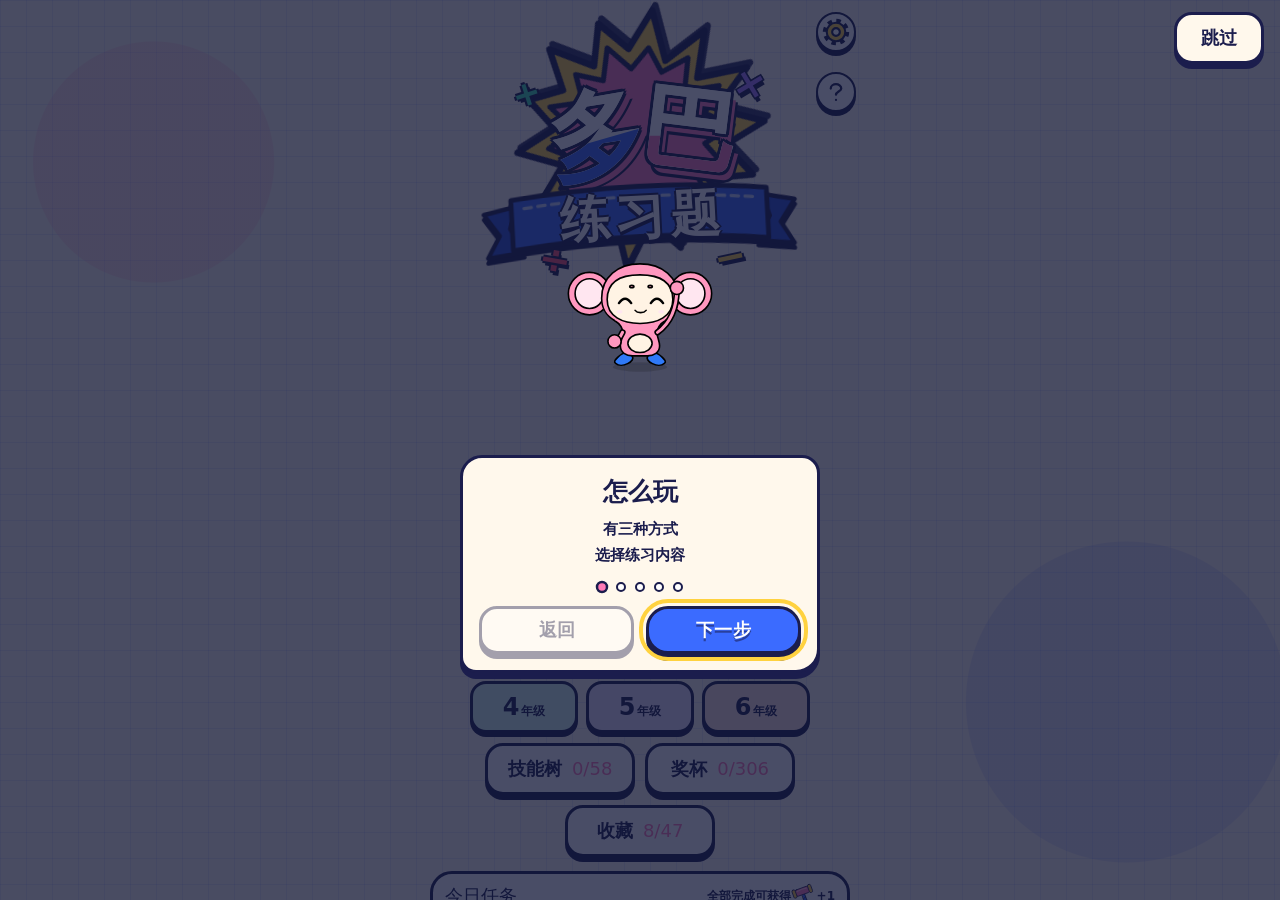
==== commit 3c6f0233: "Add Simplified Chinese preview and preserve localized saved progress" ====
--- a/index.html
+++ b/index.html
@@ -1,11 +1,11 @@
 <!doctype html>
-<html lang="ja">
+<html lang="zh-CN">
 <head>
   <meta charset="utf-8">
-  <meta name="viewport" content="width=device-width, initial-scale=1, viewport-fit=cover, user-scalable=no">
+  <meta name="viewport" content="width=device-width, initial-scale=1, viewport-fit=cover">
   <meta name="theme-color" content="#3b6bff">
-  <meta name="description" content="算数を解くたびに、演出と音がどんどんインフレするドリル。">
-  <title>ドパドリル</title>
+  <meta name="description" content="每答对一步，音乐和动画就更热闹的计算练习。非官方中文体验版，教材适配中。" data-i18n-content="html.message001">
+  <title data-i18n="html.message021">多巴练习 · 中文体验版</title>
   <link rel="icon" href="icon.svg" type="image/svg+xml">
   <link rel="stylesheet" href="style.css">
   <script type="module" src="js/main.js"></script>
@@ -19,58 +19,59 @@
   <main id="app">
     <!-- Title -->
     <section id="screen-title" class="screen is-active" aria-labelledby="logo">
-      <button type="button" class="icon-btn settings-btn" id="open-settings" aria-label="せってい" aria-haspopup="dialog">
+      <button type="button" class="icon-btn settings-btn" id="open-settings" aria-label="设置" data-i18n-aria-label="html.message002" aria-haspopup="dialog">
         <svg viewBox="-16 -16 32 32" aria-hidden="true"><circle r="10.6" fill="none" stroke="#1b1d4d" stroke-width="9" stroke-dasharray="4.2 4.12"/><circle r="10.6" fill="#ffd23f" stroke="#1b1d4d" stroke-width="2.4"/><circle r="4.4" fill="#fff" stroke="#1b1d4d" stroke-width="2.4"/></svg>
       </button>
-      <button type="button" class="icon-btn settings-btn help-btn" id="open-guide" aria-label="あそびかた" aria-haspopup="dialog">
+      <button type="button" class="icon-btn settings-btn help-btn" id="open-guide" aria-label="怎么玩" data-i18n-aria-label="html.message003" aria-haspopup="dialog">
         <svg viewBox="-16 -16 32 32" aria-hidden="true"><path d="M-6 -4 C-6 -7 -3 -9 0 -9 C3 -9 6 -7 6 -4 C6 -1 0 0 0 3 M0 9v.01" fill="none" stroke="#1b1d4d" stroke-width="2.6" stroke-linecap="round" stroke-linejoin="round"/></svg>
       </button>
-      <h1 id="logo" class="logo" aria-label="ドパドリル">
+      <h1 id="logo" class="logo" aria-label="多巴练习 · 中文体验版" data-i18n-aria-label="html.message004">
         <svg class="logo-burst" viewBox="-100 -100 200 200" aria-hidden="true"><path id="logo-burst-path" fill="#ffd23f" stroke="#1b1d4d" stroke-width="5" stroke-linejoin="round"/><path id="logo-burst-inner" fill="#ff7ab6" stroke="#1b1d4d" stroke-width="4" stroke-linejoin="round"/></svg>
-        <span class="logo-top" aria-hidden="true"><i data-c="ド">ド</i><i data-c="パ">パ</i></span>
-        <span class="logo-ribbon" aria-hidden="true"><svg class="ribbon-bg" viewBox="0 0 300 70" preserveAspectRatio="none"><path d="M4 22 L34 16 L28 36 L40 58 L6 62 L18 42Z" fill="#2a4fd6" stroke="#1b1d4d" stroke-width="4" stroke-linejoin="round"/><path d="M296 22 L266 16 L272 36 L260 58 L294 62 L282 42Z" fill="#2a4fd6" stroke="#1b1d4d" stroke-width="4" stroke-linejoin="round"/><path d="M30 10 Q150 -4 270 10 L270 56 Q150 42 30 56Z" fill="#3b6bff" stroke="#1b1d4d" stroke-width="4.5" stroke-linejoin="round"/><path d="M42 18 Q150 6 258 18" fill="none" stroke="#fff" stroke-width="3" stroke-dasharray="7 6" stroke-linecap="round" opacity=".7"/></svg><i>ド</i><i>リ</i><i>ル</i></span>
+        <span class="logo-top" aria-hidden="true"><i data-c="多" data-i18n="html.message022">多</i><i data-c="パ" data-i18n="html.message023">巴</i></span>
+        <span class="logo-ribbon" aria-hidden="true"><svg class="ribbon-bg" viewBox="0 0 300 70" preserveAspectRatio="none"><path d="M4 22 L34 16 L28 36 L40 58 L6 62 L18 42Z" fill="#2a4fd6" stroke="#1b1d4d" stroke-width="4" stroke-linejoin="round"/><path d="M296 22 L266 16 L272 36 L260 58 L294 62 L282 42Z" fill="#2a4fd6" stroke="#1b1d4d" stroke-width="4" stroke-linejoin="round"/><path d="M30 10 Q150 -4 270 10 L270 56 Q150 42 30 56Z" fill="#3b6bff" stroke="#1b1d4d" stroke-width="4.5" stroke-linejoin="round"/><path d="M42 18 Q150 6 258 18" fill="none" stroke="#fff" stroke-width="3" stroke-dasharray="7 6" stroke-linecap="round" opacity=".7"/></svg><i data-i18n="html.message024">练</i><i data-i18n="html.message025">习</i><i data-i18n="html.message026">题</i></span>
         <span class="logo-bits" aria-hidden="true"><b style="--x:-46%;--y:4%;--r:-18deg;--c:#3fdcb0">＋</b><b style="--x:44%;--y:-2%;--r:14deg;--c:#a77bff">×</b><b style="--x:-34%;--y:104%;--r:10deg;--c:#ff4f6d">÷</b><b style="--x:36%;--y:102%;--r:-12deg;--c:#ffd23f">−</b></span>
       </h1>
+      <p class="preview-note" data-i18n="preview.title">通用计算练习 · 教材适配中</p>
       <div class="title-stage" id="title-stage" aria-hidden="true"></div>
       <div class="modes" id="modes">
-        <button type="button" id="start" class="big-btn level-btn">じぶんレベル<small id="level-sub">はじめは じつりょくチェック</small></button>
-        <button type="button" id="start-review" class="sub-btn review-btn review-main" hidden>ふくしゅう <b id="review-count">0</b></button>
-        <div class="grades" role="group" aria-label="学年べつ">
-          <button type="button" data-grade="1">1<small>ねんせい</small></button><button type="button" data-grade="2">2<small>ねんせい</small></button><button type="button" data-grade="3">3<small>ねんせい</small></button>
-          <button type="button" data-grade="4">4<small>ねんせい</small></button><button type="button" data-grade="5">5<small>ねんせい</small></button><button type="button" data-grade="6">6<small>ねんせい</small></button>
+        <button type="button" id="start" class="big-btn level-btn"><span data-i18n="html.message027">适合我的练习</span><small id="level-sub" data-i18n="html.message028">首次练习先做能力初测</small></button>
+        <button type="button" id="start-review" class="sub-btn review-btn review-main" hidden><span data-i18n="html.message029">错题复习</span> <b id="review-count">0</b></button>
+        <div class="grades" role="group" aria-label="按参考年级练习" data-i18n-aria-label="html.message005">
+          <button type="button" data-grade="1">1<small data-i18n="html.message030">年级</small></button><button type="button" data-grade="2">2<small data-i18n="html.message031">年级</small></button><button type="button" data-grade="3">3<small data-i18n="html.message032">年级</small></button>
+          <button type="button" data-grade="4">4<small data-i18n="html.message033">年级</small></button><button type="button" data-grade="5">5<small data-i18n="html.message034">年级</small></button><button type="button" data-grade="6">6<small data-i18n="html.message035">年级</small></button>
         </div>
         <div class="mode-row">
-          <button type="button" id="open-tree" class="sub-btn">スキルツリー <b id="tree-badge"></b></button>
-          <button type="button" id="open-trophy" class="sub-btn">トロフィー <b id="trophy-badge"></b></button>
-          <button type="button" id="open-collect" class="sub-btn">コレクション <b id="collect-badge"></b></button>
+          <button type="button" id="open-tree" class="sub-btn"><span data-i18n="html.message036">技能树</span> <b id="tree-badge"></b></button>
+          <button type="button" id="open-trophy" class="sub-btn"><span data-i18n="html.message037">奖杯</span> <b id="trophy-badge"></b></button>
+          <button type="button" id="open-collect" class="sub-btn"><span data-i18n="html.message038">收藏</span> <b id="collect-badge"></b></button>
         </div>
       </div>
       <section class="quest-card" id="quests" aria-labelledby="quest-title">
-        <div class="quest-head"><h2 id="quest-title">きょうの クエスト</h2><span class="quest-reward" id="quest-reward"></span></div>
+        <div class="quest-head"><h2 id="quest-title" data-i18n="html.message039">今日任务</h2><span class="quest-reward" id="quest-reward"></span></div>
         <ol class="quest-list" id="quest-list"></ol>
       </section>
       <section class="cal-card" id="calendar" aria-labelledby="cal-title">
         <div class="cal-head">
-          <button type="button" class="cal-nav" id="cal-prev" aria-label="前の月">‹</button>
-          <h2 id="cal-title">カレンダー</h2>
-          <button type="button" class="cal-nav" id="cal-next" aria-label="次の月">›</button>
+          <button type="button" class="cal-nav" id="cal-prev" aria-label="上个月" data-i18n-aria-label="html.message006">‹</button>
+          <h2 id="cal-title" data-i18n="html.message040">练习日历</h2>
+          <button type="button" class="cal-nav" id="cal-next" aria-label="下个月" data-i18n-aria-label="html.message007">›</button>
         </div>
         <div class="cal-badges" id="cal-badges"></div>
-        <div class="cal-week" aria-hidden="true"><span>日</span><span>月</span><span>火</span><span>水</span><span>木</span><span>金</span><span>土</span></div>
+        <div class="cal-week" aria-hidden="true"><span data-i18n="html.message041">日</span><span data-i18n="html.message042">一</span><span data-i18n="html.message043">二</span><span data-i18n="html.message044">三</span><span data-i18n="html.message045">四</span><span data-i18n="html.message046">五</span><span data-i18n="html.message047">六</span></div>
         <div class="cal-grid" id="cal-grid" role="grid"></div>
       </section>
-      <p class="hint">数字キーとBackspaceでも操作できます</p>
+      <p class="hint" data-i18n="html.message048">也可以使用数字键输入，按退格键删除</p>
     </section>
 
     <!-- Skill tree -->
     <section id="screen-tree" class="screen" aria-labelledby="tree-title">
       <header class="tree-head">
-        <button type="button" class="icon-btn" id="tree-back" aria-label="もどる">‹</button>
-        <h2 id="tree-title">スキルツリー</h2>
+        <button type="button" class="icon-btn" id="tree-back" aria-label="返回" data-i18n-aria-label="html.message008">‹</button>
+        <h2 id="tree-title" data-i18n="html.message049">技能树</h2>
         <span class="tree-count" id="tree-count"></span>
       </header>
       <p class="tree-stars" id="tree-stars"></p>
-      <p class="tree-note">タップで れんしゅう（マスターは ☆の じょうけん）　ながおしで けす</p>
+      <p class="tree-note" data-i18n="html.message050">点击技能开始练习，已掌握的技能可查看升星条件；长按可清除记录</p>
       <div class="tree-scroll" id="tree-scroll"><div class="tree-lanes" id="tree-lanes" aria-hidden="true"></div><div class="tree" id="tree"><svg class="tree-links" id="tree-links" aria-hidden="true"></svg></div></div>
       <p class="toast" id="toast" role="status" hidden></p>
     </section>
@@ -78,12 +79,12 @@
     <!-- Trophies (id036) -->
     <section id="screen-trophy" class="screen" aria-labelledby="trophy-title">
       <header class="tree-head">
-        <button type="button" class="icon-btn" id="trophy-back" aria-label="もどる">‹</button>
-        <h2 id="trophy-title">トロフィー</h2>
+        <button type="button" class="icon-btn" id="trophy-back" aria-label="返回" data-i18n-aria-label="html.message009">‹</button>
+        <h2 id="trophy-title" data-i18n="html.message051">奖杯</h2>
         <span class="tree-count" id="trophy-count"></span>
       </header>
-      <div class="tr-filter" role="group" aria-label="しぼりこみ">
-        <button type="button" data-f="all" aria-pressed="true">ぜんぶ</button><button type="button" data-f="got" aria-pressed="false">ゲットした</button><button type="button" data-f="next" aria-pressed="false">まだ</button><button type="button" data-f="soon" aria-pressed="false">もうすぐ</button>
+      <div class="tr-filter" role="group" aria-label="筛选奖杯" data-i18n-aria-label="html.message010">
+        <button type="button" data-f="all" aria-pressed="true" data-i18n="html.message052">全部</button><button type="button" data-f="got" aria-pressed="false" data-i18n="html.message053">已获得</button><button type="button" data-f="next" aria-pressed="false" data-i18n="html.message054">未获得</button><button type="button" data-f="soon" aria-pressed="false" data-i18n="html.message055">快完成了</button>
       </div>
       <div class="tr-scroll" id="tr-scroll"><div class="tr-list" id="tr-list"></div></div>
     </section>
@@ -91,27 +92,27 @@
     <!-- Collection (id041) -->
     <section id="screen-collect" class="screen" aria-labelledby="collect-title">
       <header class="tree-head">
-        <button type="button" class="icon-btn" id="collect-back" aria-label="もどる">‹</button>
-        <h2 id="collect-title">コレクション</h2>
+        <button type="button" class="icon-btn" id="collect-back" aria-label="返回" data-i18n-aria-label="html.message011">‹</button>
+        <h2 id="collect-title" data-i18n="html.message056">收藏</h2>
         <span class="tree-count" id="collect-count"></span>
       </header>
       <div class="co-preview" id="co-preview" aria-hidden="true"><div class="stamp co-mark" id="co-mark"></div><p class="co-now" id="co-now"></p></div>
-      <div class="co-tabs" id="co-tabs" role="group" aria-label="しゅるい"></div>
+      <div class="co-tabs" id="co-tabs" role="group" aria-label="收藏种类" data-i18n-aria-label="html.message012"></div>
       <div class="co-scroll" id="co-scroll"><p class="co-note" id="co-note"></p><div class="co-grid" id="co-grid"></div></div>
     </section>
 
     <!-- Play -->
-    <section id="screen-play" class="screen" aria-label="プレイ画面">
+    <section id="screen-play" class="screen" aria-label="练习界面" data-i18n-aria-label="html.message013">
       <header class="hud">
         <div class="pips" id="pips" aria-hidden="true"></div>
-        <div class="clock" aria-live="off"><span id="clock-label">目標 2:40</span><b id="clock">0:00</b></div>
+        <div class="clock" aria-live="off"><span id="clock-label" data-i18n="html.message057">目标 2:40</span><b id="clock">0:00</b></div>
         <span class="demo-tag" aria-hidden="true">DEMO</span>
-        <button type="button" class="icon-btn" id="mute" aria-label="音を消す" aria-pressed="false">♪</button>
+        <button type="button" class="icon-btn" id="mute" aria-label="静音" data-i18n-aria-label="html.message014" aria-pressed="false">♪</button>
       </header>
       <div class="hud2">
-        <div class="tally"><span>正解 <b id="ok">0</b><small id="ok-total">/10</small></span><span class="ng">おしい <b id="ng">0</b></span></div>
-        <div class="combo" id="combo-box" aria-hidden="true"><b id="combo">0</b><small>コンボ</small><span class="combo-mult" id="combo-mult"></span><i class="combo-track"><i id="combo-bar"></i></i></div>
-        <div class="dopa" id="dopa-box"><small>ドパ</small><b id="dopa">0</b></div>
+        <div class="tally"><span><span data-i18n="html.message058">完成</span> <b id="ok">0</b><small id="ok-total">/10</small></span><span class="ng"><span data-i18n="html.message059">小失误</span> <b id="ng">0</b></span></div>
+        <div class="combo" id="combo-box" aria-hidden="true"><b id="combo">0</b><small data-i18n="html.message060">连击</small><span class="combo-mult" id="combo-mult"></span><i class="combo-track"><i id="combo-bar"></i></i></div>
+        <div class="dopa" id="dopa-box"><small data-i18n="html.message061">能量</small><b id="dopa">0</b></div>
       </div>
       <div class="stage" id="stage" aria-hidden="true">
         <svg class="bunting" viewBox="0 0 400 40" preserveAspectRatio="none"><path d="M0 4 Q200 34 400 4" fill="none" stroke="#1b1d4d" stroke-width="2.5"/><g id="flags"></g></svg>
@@ -120,42 +121,43 @@
       </div>
       <section class="card" id="card" aria-labelledby="qtitle">
         <div class="marquee" aria-hidden="true"></div>
-        <div class="card-top"><span class="chip" id="qtitle">たしざん</span><span class="qno" id="qno">第1問</span></div>
-        <div class="sheet-wrap"><div class="sheet" id="sheet" role="group" aria-label="計算"></div></div>
-        <p class="step-label" id="step-label" aria-live="polite">一の位</p>
+        <div class="card-top"><span class="chip" id="qtitle" data-i18n="html.message062">加法</span><span class="qno" id="qno" data-i18n="html.message063">第1题</span></div>
+        <p class="fraction-note" id="fraction-note" data-i18n="hint.fraction" hidden>分数先输入分母，再输入分子；带分数先输入整数部分。</p>
+        <div class="sheet-wrap"><div class="sheet" id="sheet" role="group" aria-label="计算" data-i18n-aria-label="html.message015"></div></div>
+        <p class="step-label" id="step-label" aria-live="polite" data-i18n="html.message064">个位</p>
         <div class="stamp" id="stamp" aria-hidden="true"></div>
-        <div class="reach-tag" id="reach-tag" aria-hidden="true">あと1けた</div>
+        <div class="reach-tag" id="reach-tag" aria-hidden="true" data-i18n="html.message065">还差一位</div>
       </section>
-      <div class="pad" id="pad" role="group" aria-label="数字の入力">
+      <div class="pad" id="pad" role="group" aria-label="输入数字" data-i18n-aria-label="html.message016">
         <button type="button" data-key="7">7</button><button type="button" data-key="8">8</button><button type="button" data-key="9">9</button>
         <button type="button" data-key="4">4</button><button type="button" data-key="5">5</button><button type="button" data-key="6">6</button>
         <button type="button" data-key="1">1</button><button type="button" data-key="2">2</button><button type="button" data-key="3">3</button>
-        <button type="button" data-key="Backspace" class="del" aria-label="1けた消す">⌫</button><button type="button" data-key="0" class="zero">0</button>
+        <button type="button" data-key="Backspace" class="del" aria-label="删除错误数字" data-i18n-aria-label="html.message017">⌫</button><button type="button" data-key="0" class="zero">0</button>
       </div>
     </section>
 
     <!-- Basic result -->
     <section id="screen-result" class="screen" aria-labelledby="result-title">
       <div class="result-card">
-        <p class="chip" id="result-title">基本クリア</p>
-        <p class="score"><b id="r-score">100</b><span>点</span></p>
+        <p class="chip" id="result-title" data-i18n="html.message066">基础练习完成</p>
+        <p class="score"><b id="r-score">100</b><span data-i18n="html.message067">分</span></p>
         <dl class="stats">
-          <div><dt>正解</dt><dd id="r-ok">10問</dd></div>
-          <div><dt>おしい</dt><dd id="r-ng">0回</dd></div>
-          <div><dt>初回正解率</dt><dd id="r-rate">100%</dd></div>
-          <div><dt>タイム</dt><dd id="r-time">1:23</dd></div>
+          <div><dt data-i18n="html.message068">完成</dt><dd id="r-ok" data-i18n="html.message069">10题</dd></div>
+          <div><dt data-i18n="html.message070">小失误</dt><dd id="r-ng" data-i18n="html.message071">0次</dd></div>
+          <div><dt data-i18n="html.message072">首次答对率</dt><dd id="r-rate">100%</dd></div>
+          <div><dt data-i18n="html.message073">用时</dt><dd id="r-time">1:23</dd></div>
         </dl>
-        <p class="dopa-final"><small>ドパ</small><b id="r-dopa">0</b></p>
+        <p class="dopa-final"><small data-i18n="html.message074">能量</small><b id="r-dopa">0</b></p>
         <div class="growth-box" id="r-growth"></div>
         <p class="unlock" id="r-unlock"></p>
         <div class="skill-news" id="r-skills"></div>
         <div class="quest-mini" id="r-quests"></div>
         <div class="actions">
-          <button type="button" id="go-extra" class="big-btn">エクストラへ <small>90秒</small></button>
-          <button type="button" id="go-review" class="sub-btn review-btn" hidden>まちがえた問題を やりなおす</button>
-          <button type="button" id="go-tree" class="sub-btn" hidden>スキルツリーを見る</button>
-          <button type="button" id="go-again" class="sub-btn" hidden>もう一度</button>
-          <button type="button" id="go-title" class="sub-btn">おわる</button>
+          <button type="button" id="go-extra" class="big-btn"><span data-i18n="html.message075">进入加赛</span> <small data-i18n="html.message076">90秒</small></button>
+          <button type="button" id="go-review" class="sub-btn review-btn" hidden data-i18n="html.message077">重做错题</button>
+          <button type="button" id="go-tree" class="sub-btn" hidden data-i18n="html.message078">查看技能树</button>
+          <button type="button" id="go-again" class="sub-btn" hidden data-i18n="html.message079">再来一次</button>
+          <button type="button" id="go-title" class="sub-btn" data-i18n="html.message080">完成并返回</button>
         </div>
       </div>
     </section>
@@ -163,22 +165,22 @@
     <!-- Final result -->
     <section id="screen-final" class="screen" aria-labelledby="final-title">
       <div class="result-card">
-        <p class="chip" id="final-title">エクストラ終了</p>
-        <p class="score"><b id="f-score">100</b><span>点</span></p>
-        <p class="breakdown" id="f-break">基本 100 ＋ エクストラ 0</p>
+        <p class="chip" id="final-title" data-i18n="html.message081">加赛结束</p>
+        <p class="score"><b id="f-score">100</b><span data-i18n="html.message082">分</span></p>
+        <p class="breakdown" id="f-break" data-i18n="html.message083">基础 100 ＋ 加赛 0</p>
         <dl class="stats">
-          <div><dt>エクストラ正解</dt><dd id="f-ok">0問</dd></div>
-          <div><dt>エクストラのおしい</dt><dd id="f-ng">0回</dd></div>
-          <div><dt>基本のおしい</dt><dd id="f-bng">0回</dd></div>
-          <div><dt>基本タイム</dt><dd id="f-time">0:00</dd></div>
+          <div><dt data-i18n="html.message084">加赛完成</dt><dd id="f-ok" data-i18n="html.message085">0题</dd></div>
+          <div><dt data-i18n="html.message086">加赛失误</dt><dd id="f-ng" data-i18n="html.message087">0次</dd></div>
+          <div><dt data-i18n="html.message088">基础失误</dt><dd id="f-bng" data-i18n="html.message089">0次</dd></div>
+          <div><dt data-i18n="html.message090">基础用时</dt><dd id="f-time">0:00</dd></div>
         </dl>
-        <p class="dopa-final"><small>ドパ</small><b id="f-dopa">0</b></p>
+        <p class="dopa-final"><small data-i18n="html.message091">能量</small><b id="f-dopa">0</b></p>
         <div class="skill-news" id="f-skills"></div>
         <div class="quest-mini" id="f-quests"></div>
         <div class="actions">
-          <button type="button" id="f-review" class="sub-btn review-btn" hidden>まちがえた問題を やりなおす</button>
-          <button type="button" id="f-tree" class="sub-btn" hidden>スキルツリーを見る</button>
-          <button type="button" id="again" class="big-btn">おわる</button>
+          <button type="button" id="f-review" class="sub-btn review-btn" hidden data-i18n="html.message092">重做错题</button>
+          <button type="button" id="f-tree" class="sub-btn" hidden data-i18n="html.message093">查看技能树</button>
+          <button type="button" id="again" class="big-btn" data-i18n="html.message094">完成并返回</button>
         </div>
       </div>
     </section>
@@ -187,48 +189,57 @@
   <!-- Settings (above #app, below particles and actors) -->
   <div class="modal" id="settings" role="dialog" aria-modal="true" aria-labelledby="settings-title" hidden>
     <div class="modal-card">
-      <h2 id="settings-title" class="chip">せってい</h2>
-      <div class="set-row">
-        <span class="set-label">問題の数</span>
-        <div class="pick" role="radiogroup" aria-label="問題数">
-          <button type="button" role="radio" data-count="6" aria-checked="false">6<small>問</small></button>
-          <button type="button" role="radio" data-count="10" aria-checked="true">10<small>問</small></button>
-          <button type="button" role="radio" data-count="14" aria-checked="false">14<small>問</small></button>
-        </div>
-      </div>
-      <div class="set-row">
-        <span class="set-label">音</span>
+      <h2 id="settings-title" class="chip" data-i18n="html.message095">设置</h2>
+      <div class="set-row language-row">
+        <label class="set-label" for="language" data-i18n="settings.language">界面语言</label>
+        <select id="language"><option value="zh-CN">简体中文</option><option value="ja">日本語</option></select>
+        <p class="set-note" data-i18n="settings.languageNote">切换语言会刷新页面，已保存的进度保留。</p>
+      </div>
+      <div class="set-row curriculum-row">
+        <span class="set-label" data-i18n="settings.curriculum">课程：通用计算练习</span>
+        <p class="set-note" data-i18n="settings.curriculumNote">年级仅作参考，尚未对应中国教材的具体版本与学期。</p>
+      </div>
+      <div class="set-row">
+        <span class="set-label" data-i18n="html.message096">每轮题数</span>
+        <div class="pick" role="radiogroup" aria-label="每轮题数" data-i18n-aria-label="html.message018">
+          <button type="button" role="radio" data-count="6" aria-checked="false">6<small data-i18n="html.message097">题</small></button>
+          <button type="button" role="radio" data-count="10" aria-checked="true">10<small data-i18n="html.message098">题</small></button>
+          <button type="button" role="radio" data-count="14" aria-checked="false">14<small data-i18n="html.message099">题</small></button>
+        </div>
+      </div>
+      <div class="set-row">
+        <span class="set-label" data-i18n="html.message100">声音</span>
         <div class="set-inline">
-          <button type="button" class="toggle" data-toggle="sound" aria-pressed="true"><i aria-hidden="true">♪</i><b>オン</b></button>
-          <input type="range" class="slider" id="volume" min="0" max="100" step="1" value="80" aria-label="音の大きさ">
-        </div>
-      </div>
-      <div class="set-row">
-        <span class="set-label">動きの強さ <b id="motion-val">100%</b></span>
-        <input type="range" class="slider motion" id="motion" min="0" max="100" step="1" value="100" aria-label="動きの強さ" aria-describedby="motion-note">
-        <p class="set-note" id="motion-note">0%で揺れ・光・紙吹雪・移動を止めます</p>
-      </div>
-      <div class="set-row">
-        <span class="set-label">デモプレイ</span>
-        <button type="button" class="sub-btn demo-btn" id="demo-play">▶ 自動でプレイを見る</button>
-        <p class="set-note">画面をタップするか、キーを押すと終わります（記録には残りません）</p>
-      </div>
-      <div class="set-row">
-        <span class="set-label">データ</span>
-        <button type="button" class="sub-btn danger reset-btn" id="reset-data" aria-describedby="reset-note">すべて リセット</button>
-        <p class="set-note" id="reset-note">すべての データを けして さいしょに もどします</p>
-      </div>
-      <button type="button" class="big-btn" id="close-settings">とじる</button>
+          <button type="button" class="toggle" data-toggle="sound" aria-pressed="true"><i aria-hidden="true">♪</i><b data-i18n="html.message101">开启</b></button>
+          <input type="range" class="slider" id="volume" min="0" max="100" step="1" value="80" aria-label="音量" data-i18n-aria-label="html.message019">
+        </div>
+      </div>
+      <div class="set-row">
+        <span class="set-label"><span data-i18n="html.message102">动画强度</span> <b id="motion-val">100%</b></span>
+        <input type="range" class="slider motion" id="motion" min="0" max="100" step="1" value="100" aria-label="动画强度" data-i18n-aria-label="html.message020" aria-describedby="motion-note">
+        <p class="set-note" id="motion-note" data-i18n="html.message103">设为 0% 可停止晃动、闪光、彩纸和移动动画</p>
+      </div>
+      <div class="set-row">
+        <span class="set-label" data-i18n="html.message104">自动演示</span>
+        <button type="button" class="sub-btn demo-btn" id="demo-play" data-i18n="html.message105">▶ 看一段自动演示</button>
+        <p class="set-note" data-i18n="html.message106">点击屏幕或按任意键退出，不计入练习记录</p>
+      </div>
+      <div class="set-row">
+        <span class="set-label" data-i18n="html.message107">数据</span>
+        <button type="button" class="sub-btn danger reset-btn" id="reset-data" aria-describedby="reset-note" data-i18n="html.message108">重置全部数据</button>
+        <p class="set-note" id="reset-note" data-i18n="html.message109">清除所有数据，从头开始</p>
+      </div>
+      <button type="button" class="big-btn" id="close-settings" data-i18n="html.message110">关闭</button>
     </div>
   </div>
 
   <div class="modal" id="bonus" role="dialog" aria-modal="true" aria-labelledby="bonus-title" hidden>
     <div class="modal-card bonus-card">
-      <h2 id="bonus-title" class="chip">ログインボーナス</h2>
+      <h2 id="bonus-title" class="chip" data-i18n="html.message111">每日奖励</h2>
       <p class="bonus-run" id="bonus-run"></p>
       <div class="bonus-card-grid" id="bonus-grid"></div>
       <p class="bonus-note" id="bonus-note"></p>
-      <button type="button" class="big-btn" id="bonus-ok">もらう</button>
+      <button type="button" class="big-btn" id="bonus-ok" data-i18n="html.message112">领取</button>
     </div>
   </div>
 
@@ -240,51 +251,51 @@
       <div class="si-next" id="si-next"></div>
       <p class="si-note" id="si-note"></p>
       <div class="confirm-actions">
-        <button type="button" class="sub-btn" id="si-close">とじる</button>
-        <button type="button" class="sub-btn si-go" id="si-go">れんしゅう する</button>
+        <button type="button" class="sub-btn" id="si-close" data-i18n="html.message113">关闭</button>
+        <button type="button" class="sub-btn si-go" id="si-go" data-i18n="html.message114">开始练习</button>
       </div>
     </div>
   </div>
 
   <div class="modal" id="trophy-got" role="dialog" aria-modal="true" aria-labelledby="tg-title" hidden>
     <div class="modal-card trophy-card">
-      <h2 id="tg-title" class="chip">トロフィー ゲット！</h2>
+      <h2 id="tg-title" class="chip" data-i18n="html.message115">获得奖杯！</h2>
       <p class="tg-sub" id="tg-sub"></p>
       <ul class="tg-list" id="tg-list"></ul>
-      <button type="button" class="big-btn" id="tg-ok">やったね！</button>
+      <button type="button" class="big-btn" id="tg-ok" data-i18n="html.message116">太棒啦！</button>
     </div>
   </div>
 
   <div class="modal" id="hammer" role="dialog" aria-modal="true" aria-labelledby="hammer-title" aria-describedby="hammer-msg" hidden>
     <div class="modal-card hammer-card">
-      <h2 id="hammer-title" class="chip">ノーカンハンマー</h2>
+      <h2 id="hammer-title" class="chip" data-i18n="html.message117">补签锤</h2>
       <div class="hammer-art" id="hammer-art" aria-hidden="true"></div>
       <p class="hammer-msg" id="hammer-msg"></p>
       <p class="hammer-have" id="hammer-have"></p>
       <div class="confirm-actions">
-        <button type="button" class="sub-btn" id="hammer-no">つかわない</button>
-        <button type="button" class="sub-btn hammer-yes" id="hammer-yes">つかう</button>
+        <button type="button" class="sub-btn" id="hammer-no" data-i18n="html.message118">暂不使用</button>
+        <button type="button" class="sub-btn hammer-yes" id="hammer-yes" data-i18n="html.message119">使用</button>
       </div>
     </div>
   </div>
 
   <div class="modal" id="confirm" role="alertdialog" aria-modal="true" aria-labelledby="confirm-title" aria-describedby="confirm-msg" hidden>
     <div class="modal-card confirm-card">
-      <h2 id="confirm-title" class="chip">スキルを けす</h2>
+      <h2 id="confirm-title" class="chip" data-i18n="html.message120">清除技能记录</h2>
       <p class="confirm-msg" id="confirm-msg"></p>
       <ul class="confirm-list" id="confirm-list"></ul>
       <div class="confirm-actions">
-        <button type="button" class="sub-btn" id="confirm-no">やめる</button>
-        <button type="button" class="sub-btn danger" id="confirm-yes">けす</button>
+        <button type="button" class="sub-btn" id="confirm-no" data-i18n="html.message121">取消</button>
+        <button type="button" class="sub-btn danger" id="confirm-yes" data-i18n="html.message122">清除</button>
       </div>
     </div>
   </div>
 
   <div class="modal" id="day-log" role="dialog" aria-modal="true" aria-labelledby="day-title" hidden>
     <div class="modal-card">
-      <h2 id="day-title" class="chip">きろく</h2>
+      <h2 id="day-title" class="chip" data-i18n="html.message123">练习记录</h2>
       <ul class="day-list" id="day-list"></ul>
-      <button type="button" class="big-btn" id="close-day">とじる</button>
+      <button type="button" class="big-btn" id="close-day" data-i18n="html.message124">关闭</button>
     </div>
   </div>
 
@@ -292,6 +303,6 @@
   <svg id="actors" aria-hidden="true"><g id="actors-back"></g><g id="actors-front"></g></svg>
   <div id="cutins" aria-hidden="true"></div>
   <div id="flash" aria-hidden="true"></div>
-  <noscript>このゲームの操作にはJavaScriptが必要です。</noscript>
+  <noscript data-i18n="html.message125">请启用 JavaScript 后体验本游戏。</noscript>
 </body>
 </html>
--- a/style.css
+++ b/style.css
@@ -279,7 +279,7 @@
 
 .pad { display: grid; grid-template-columns: repeat(3, 1fr); gap: 9px; padding: 0 14px; }
 .pad button {
-  position: relative; height: clamp(50px, 7.4vh, 62px); border: 3px solid var(--ink); border-radius: 18px; background: #fff;
+  position: relative; height: clamp(50px, 7.4dvh, 62px); border: 3px solid var(--ink); border-radius: 18px; background: #fff;
   font-family: var(--round); font-weight: 900; font-size: 30px; box-shadow: 0 5px 0 var(--ink);
   transform: translateY(calc(var(--kick) * -2px * var(--bounce, 0)));
 }
@@ -328,10 +328,17 @@
 .big-stamp { position: absolute; font-family: var(--chunky); color: var(--red); white-space: nowrap; transform-origin: center; }
 
 body.reduced .logo span, body.reduced .spot, body.reduced .marquee, body.reduced .pip.now, body.reduced .cell.input.active { animation: none !important; }
-@media (max-height: 700px) {
-  .sheet-wrap { min-height: 176px; }
+@media (max-height: 840px) {
+  /* Include toolbar-reduced phone heights and leave room for the bottom safe area. */
+  .sheet-wrap { min-height: clamp(96px, calc(100dvh - 490px - env(safe-area-inset-bottom)), 176px); }
+  #screen-play .card { padding-block: 8px; margin-bottom: 10px; }
+  .pad { gap: 6px; }
   .pad button { height: 48px; }
-  .stage { min-height: 96px; }
+  .stage { min-height: 80px; }
+}
+@media (max-height: 600px) {
+  .stage { min-height: 48px; }
+  .step-label { font-size: 12px; }
 }
 
 /* ------------------------------------------------------------ calendar */
@@ -728,3 +735,26 @@
 .guide-help-fallback::after { content: ''; position: absolute; inset: -5px; border: 2px solid var(--yellow); border-radius: 14px; animation: guide-help-pulse 1.4s ease-in-out infinite; }
 @keyframes guide-help-pulse { 0%, 100% { opacity: 1; } 50% { opacity: .45; } }
 body.reduced #guide-help-ring, body.reduced .guide-help-fallback::after { animation: none; }
+
+/* Chinese preview: system CJK fonts avoid missing subset glyphs and downloads. */
+:root:lang(zh-CN) {
+  --round: "PingFang SC", "Microsoft YaHei", "Noto Sans CJK SC", system-ui, sans-serif;
+  --chunky: "PingFang SC", "Microsoft YaHei", "Noto Sans CJK SC", system-ui, sans-serif;
+}
+:lang(zh-CN) .logo { font-weight: 900; }
+:lang(zh-CN) .big-btn { letter-spacing: .02em; }
+:lang(zh-CN) .tree-note { line-height: 1.6; }
+.preview-note { text-align: center; font-size: 12px; margin: 2px 0 0; color: #4a5078; }
+.preview-credit { text-align: center; font-size: 11px; line-height: 1.7; color: #555b77; margin: 16px 8px 4px; }
+.preview-credit a { color: #384f9d; text-underline-offset: 3px; }
+.language-row select { font: inherit; border: 2px solid var(--ink); border-radius: 10px; background: white; padding: 7px 12px; max-width: 100%; }
+.curriculum-row .set-note, .language-row .set-note { line-height: 1.6; }
+:lang(zh-CN) .step-label { overflow-wrap: anywhere; }
+:lang(zh-CN) #guide-heading { font-size: clamp(18px, 4.8vw, 25px); line-height: 1.4; }
+@media (max-width: 420px) {
+  :lang(zh-CN) .mode-row { gap: 6px; }
+  :lang(zh-CN) .mode-row .sub-btn { padding-inline: 9px; }
+}
+
+.fraction-note { font-size: 11px; line-height: 1.5; margin: 2px 0 5px; color: #454c78; text-align: center; }
+.fraction-note[hidden] { display: none; }
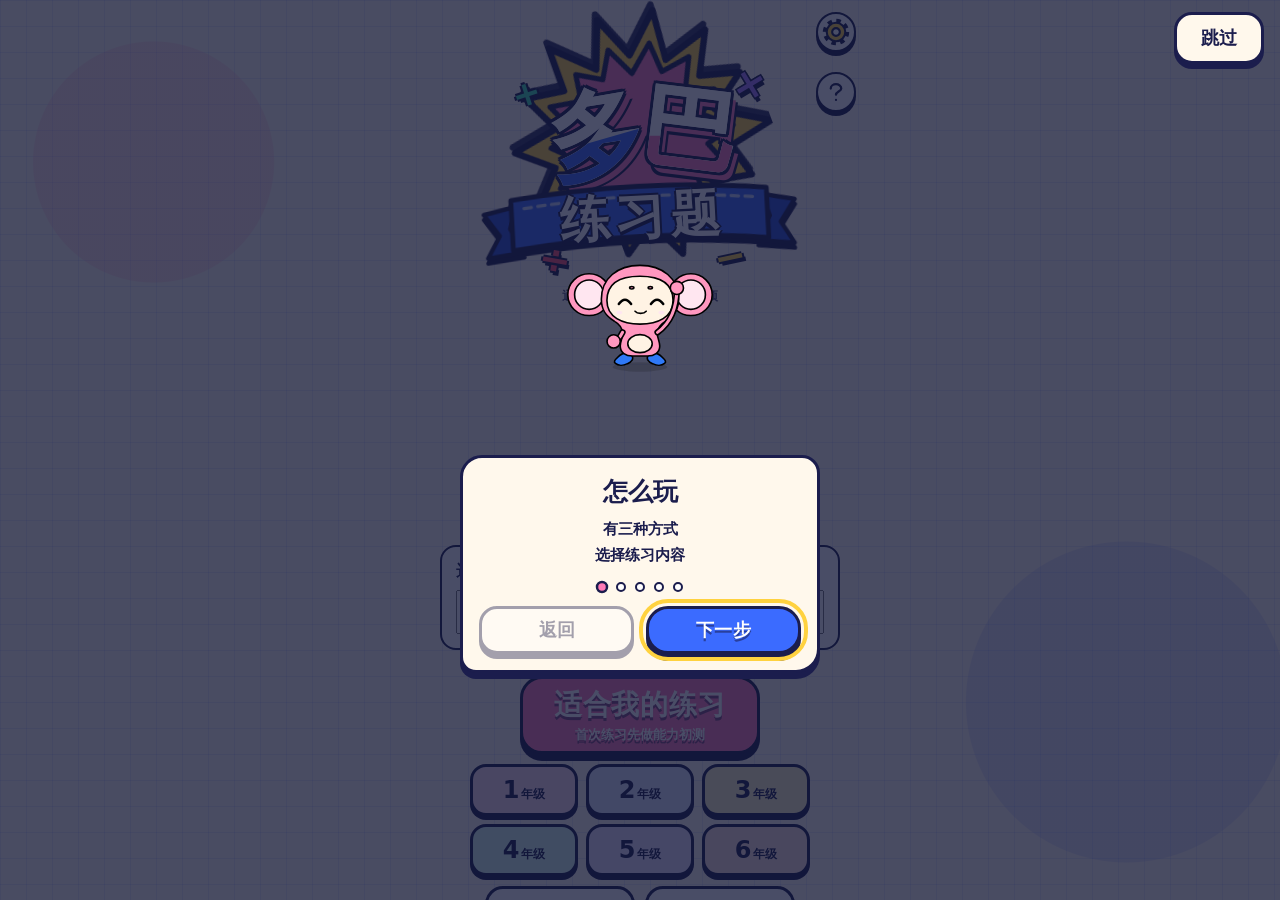
==== commit 8ef836e9: "Add Suzhou textbook calculation practice and exact signed fractions" ====
--- a/index.html
+++ b/index.html
@@ -33,6 +33,11 @@
       </h1>
       <p class="preview-note" data-i18n="preview.title">通用计算练习 · 教材适配中</p>
       <div class="title-stage" id="title-stage" aria-hidden="true"></div>
+      <section class="textbook-card">
+        <label for="curriculum" data-i18n="textbook.choose">选择课程</label>
+        <select id="curriculum"></select>
+        <div id="textbook-units" hidden></div>
+      </section>
       <div class="modes" id="modes">
         <button type="button" id="start" class="big-btn level-btn"><span data-i18n="html.message027">适合我的练习</span><small id="level-sub" data-i18n="html.message028">首次练习先做能力初测</small></button>
         <button type="button" id="start-review" class="sub-btn review-btn review-main" hidden><span data-i18n="html.message029">错题复习</span> <b id="review-count">0</b></button>
@@ -132,7 +137,7 @@
         <button type="button" data-key="7">7</button><button type="button" data-key="8">8</button><button type="button" data-key="9">9</button>
         <button type="button" data-key="4">4</button><button type="button" data-key="5">5</button><button type="button" data-key="6">6</button>
         <button type="button" data-key="1">1</button><button type="button" data-key="2">2</button><button type="button" data-key="3">3</button>
-        <button type="button" data-key="Backspace" class="del" aria-label="删除错误数字" data-i18n-aria-label="html.message017">⌫</button><button type="button" data-key="0" class="zero">0</button>
+        <button type="button" data-key="Backspace" class="del" aria-label="删除错误数字" data-i18n-aria-label="html.message017">⌫</button><button type="button" data-key="0" class="zero">0</button><button type="button" data-key="-" id="minus-key" data-i18n-aria-label="textbook.minus" aria-label="负号" hidden>−</button>
       </div>
     </section>
 
--- a/style.css
+++ b/style.css
@@ -758,3 +758,15 @@
 
 .fraction-note { font-size: 11px; line-height: 1.5; margin: 2px 0 5px; color: #454c78; text-align: center; }
 .fraction-note[hidden] { display: none; }
+
+/* Textbook entry shares saved practice records with the existing game. */
+.textbook-card { width: min(100%, 400px); box-sizing: border-box; margin: 12px 16px; padding: 14px; border: 2px solid var(--ink); border-radius: 16px; background: #fff; text-align: left; }
+.textbook-card label { display: block; font-weight: bold; margin-bottom: 8px; }
+.textbook-card select { width: 100%; min-height: 44px; font: inherit; font-size: 14px; }
+#textbook-units p { font-size: 13px; line-height: 1.6; }
+#textbook-units h3 { font-size: 15px; margin: 18px 0 8px; }
+.textbook-skill { display: block; width: 100%; min-height: 48px; margin: 6px 0; padding: 10px; border: 1px solid var(--ink); border-radius: 10px; background: #eef3ff; color: var(--ink); font: inherit; text-align: left; }
+.textbook-skill small { display: block; font-size: 12px; opacity: .75; margin-top: 4px; }
+.pad.signed button.zero { grid-column: auto; }
+
+#start[hidden], .grades[hidden], #open-tree[hidden], #minus-key[hidden] { display: none; }
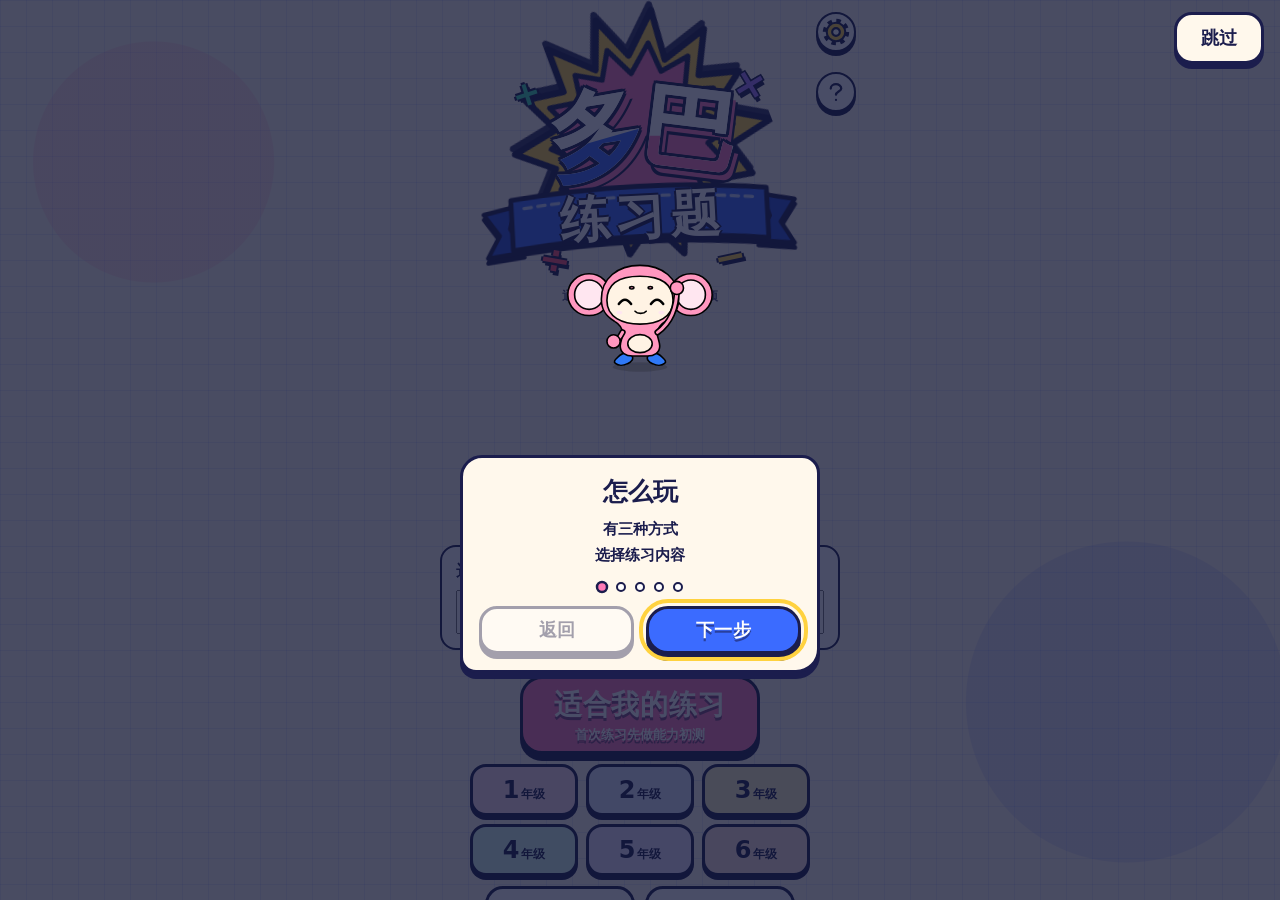
==== commit fa8c6cab: "Publish textbook preview with isolated asset revision 7875724300aebc88" ====
--- a/index.html
+++ b/index.html
@@ -7,8 +7,8 @@
   <meta name="description" content="每答对一步，音乐和动画就更热闹的计算练习。非官方中文体验版，教材适配中。" data-i18n-content="html.message001">
   <title data-i18n="html.message021">多巴练习 · 中文体验版</title>
   <link rel="icon" href="icon.svg" type="image/svg+xml">
-  <link rel="stylesheet" href="style.css">
-  <script type="module" src="js/main.js"></script>
+  <link rel="stylesheet" href="assets/7875724300aebc88/style.css">
+  <script type="module" src="assets/7875724300aebc88/js/main.js"></script>
 </head>
 <body class="lv0">
   <div id="paper" aria-hidden="true"></div>
--- a/assets/7875724300aebc88/style.css
+++ b/assets/7875724300aebc88/style.css
@@ -0,0 +1,772 @@
+@font-face { font-family: "Dela Gothic One"; src: url("fonts/dela-gothic-one.woff2") format("woff2"); font-display: block; }
+@font-face { font-family: "Zen Maru Gothic"; src: url("fonts/zen-maru-gothic-bold.woff2") format("woff2"); font-weight: 700; font-display: block; }
+@font-face { font-family: "Zen Maru Gothic"; src: url("fonts/zen-maru-gothic-black.woff2") format("woff2"); font-weight: 900; font-display: block; }
+
+:root {
+  --ink: #1b1d4d;
+  --paper: #fff8ec;
+  --blue: #3b6bff;
+  --pink: #ff7ab6;
+  --pink-soft: #ffd0e4;
+  --blue-soft: #d9e4ff;
+  --yellow: #ffd23f;
+  --mint: #3fdcb0;
+  --violet: #a77bff;
+  --red: #ff4f6d;
+  --E: 0;
+  --kick: 0;
+  --round: "Zen Maru Gothic", "Hiragino Maru Gothic ProN", "Yu Gothic", sans-serif;
+  --chunky: "Dela Gothic One", "Zen Maru Gothic", sans-serif;
+  color-scheme: light;
+}
+
+* { box-sizing: border-box; }
+html, body { margin: 0; height: 100%; overflow: hidden; }
+body {
+  background: var(--paper);
+  color: var(--ink);
+  font-family: var(--round);
+  font-weight: 700;
+  -webkit-tap-highlight-color: transparent;
+  touch-action: manipulation;
+  user-select: none;
+  -webkit-user-select: none;
+}
+button { font: inherit; color: inherit; cursor: pointer; }
+button:focus-visible { outline: 4px solid var(--yellow); outline-offset: 3px; }
+
+#paper {
+  position: fixed; inset: 0; z-index: 0;
+  background:
+    radial-gradient(circle at 12% 18%, rgba(255, 122, 182, .16) 0 120px, transparent 121px),
+    radial-gradient(circle at 88% 78%, rgba(59, 107, 255, .12) 0 160px, transparent 161px),
+    linear-gradient(rgba(59, 107, 255, .11) 1.5px, transparent 1.5px) 0 0 / 26px 26px,
+    linear-gradient(90deg, rgba(59, 107, 255, .11) 1.5px, transparent 1.5px) 0 0 / 26px 26px,
+    var(--paper);
+}
+#rays-fallback {
+  display: none; position: fixed; inset: -50vmax; z-index: 1; opacity: 0; pointer-events: none;
+  background: repeating-conic-gradient(from 0deg at 50% 50%, #3b6bff 0 9deg, #ff7ab6 9deg 18deg);
+}
+#bg { position: fixed; inset: 0; width: 100%; height: 100%; z-index: 1; pointer-events: none; }
+#fx-back { position: fixed; inset: 0; width: 100%; height: 100%; z-index: 1; pointer-events: none; }
+#fx { position: fixed; inset: 0; width: 100%; height: 100%; z-index: 4; pointer-events: none; }
+#actors { position: fixed; inset: 0; width: 100%; height: 100%; z-index: 5; pointer-events: none; overflow: visible; }
+#cutins { position: fixed; inset: 0; z-index: 6; pointer-events: none; overflow: hidden; }
+#flash { position: fixed; inset: 0; z-index: 7; pointer-events: none; background: #fff; opacity: 0; }
+.dk-digit { font-family: var(--round); font-weight: 900; fill: var(--ink); stroke: #fff; stroke-width: 6px; paint-order: stroke; }
+
+#app {
+  position: relative; z-index: 2;
+  width: min(100vw, 460px); height: 100dvh; max-height: 980px;
+  margin: 0 auto;
+}
+@media (min-height: 980px) { #app { top: calc((100dvh - 980px) / 2); } }
+.screen { position: absolute; inset: 0; display: none; }
+.screen.is-active { display: flex; }
+
+/* ------------------------------------------------------------ title */
+#screen-title { flex-direction: column; align-items: center; justify-content: flex-start; gap: 14px; padding: calc(28px + env(safe-area-inset-top)) 16px calc(24px + env(safe-area-inset-bottom)); overflow-y: auto; overscroll-behavior: contain; }
+#screen-title > * { flex: none; }
+/* Logo: layered paper cut-outs. A spinning burst sits behind "ドパ",
+   "ドリル" rides on a folded ribbon, operator scraps float around. */
+.logo { position: relative; margin: calc(var(--fs) * 0.62) 0 calc(var(--fs) * 0.2); display: grid; justify-items: center; font-family: var(--chunky); font-weight: 400; line-height: 1; --fs: clamp(64px, 21vw, 96px); }
+.logo-burst { position: absolute; left: 50%; top: calc(var(--fs) * 0.52); width: calc(var(--fs) * 2.7); height: calc(var(--fs) * 2.7); transform: translate(-50%, -50%) rotate(calc(var(--spin, 0) * 1deg)); z-index: -1; filter: drop-shadow(0 6px 0 rgba(27, 29, 77, .9)); }
+.logo-top { display: flex; gap: .02em; font-size: var(--fs); letter-spacing: -.04em; }
+.logo i { font-style: normal; display: inline-block; position: relative; }
+.logo-top i {
+  color: #fff;
+  /* white paper edge, ink outline, then an offset second sheet */
+  text-shadow:
+    0 0 0 #fff,
+    3px 0 0 var(--ink), -3px 0 0 var(--ink), 0 3px 0 var(--ink), 0 -3px 0 var(--ink),
+    2.5px 2.5px 0 var(--ink), -2.5px 2.5px 0 var(--ink), 2.5px -2.5px 0 var(--ink), -2.5px -2.5px 0 var(--ink),
+    6px 7px 0 var(--pink), 8px 9px 0 var(--ink), 4px 10px 0 var(--ink);
+  transform: rotate(var(--r, -6deg)) translateY(var(--dy, 0));
+  animation: logo-hop 1.6s cubic-bezier(.3, 1.6, .5, 1) infinite;
+}
+.logo-top i:nth-child(1) { --r: -9deg; color: #fff; }
+.logo-top i:nth-child(2) { --r: 7deg; --dy: -6px; animation-delay: -.8s; }
+.logo-top i::after { content: attr(data-c); position: absolute; inset: 0; color: var(--blue); clip-path: polygon(0 62%, 100% 50%, 100% 100%, 0 100%); text-shadow: none; }
+.logo-top i:nth-child(2)::after { color: var(--pink); }
+.logo-ribbon { position: relative; display: flex; justify-content: center; gap: .1em; margin-top: calc(var(--fs) * 0.04); padding: .12em .9em .2em; font-size: calc(var(--fs) * 0.52); color: #fff; transform: rotate(-3deg); }
+.ribbon-bg { position: absolute; inset: -6% -14% -10%; width: 128%; height: 116%; z-index: -1; filter: drop-shadow(0 5px 0 var(--ink)); }
+.logo-ribbon i { text-shadow: 2px 0 0 var(--ink), -2px 0 0 var(--ink), 0 2px 0 var(--ink), 0 -2px 0 var(--ink), 0 4px 0 var(--ink); animation: logo-wave 1.6s ease-in-out infinite; }
+.logo-ribbon i:nth-child(3) { animation-delay: -.25s; }
+.logo-ribbon i:nth-child(4) { animation-delay: -.5s; }
+.logo-bits { position: absolute; inset: 0; pointer-events: none; }
+.logo-bits b { position: absolute; left: calc(50% + var(--x)); top: var(--y); font-size: calc(var(--fs) * 0.4); color: var(--c); transform: translate(-50%, -50%) rotate(var(--r)); text-shadow: 2px 0 0 var(--ink), -2px 0 0 var(--ink), 0 2px 0 var(--ink), 0 -2px 0 var(--ink), 3px 4px 0 var(--ink); animation: logo-float 2.4s ease-in-out infinite; }
+.logo-bits b:nth-child(2) { animation-delay: -.6s; }
+.logo-bits b:nth-child(3) { animation-delay: -1.2s; }
+.logo-bits b:nth-child(4) { animation-delay: -1.8s; }
+@keyframes logo-hop { 0%, 100% { transform: rotate(var(--r)) translateY(var(--dy, 0)) scale(1); } 12% { transform: rotate(var(--r)) translateY(calc(var(--dy, 0px) + 4px)) scale(1.08, .9); } 30% { transform: rotate(calc(var(--r) * -0.4)) translateY(calc(var(--dy, 0px) - 10px)) scale(.96, 1.06); } 55% { transform: rotate(var(--r)) translateY(var(--dy, 0)) scale(1); } }
+@keyframes logo-wave { 0%, 100% { transform: translateY(0); } 50% { transform: translateY(-5px); } }
+@keyframes logo-float { 0%, 100% { margin-top: 0; } 50% { margin-top: -8px; } }
+body.reduced .logo *, body.reduced .logo-burst { animation: none !important; }
+.settings-btn { display: grid; place-items: center; position: absolute; top: calc(12px + env(safe-area-inset-top)); right: 14px; width: 48px; height: 48px; padding: 4px; background: #fff; box-shadow: 0 4px 0 var(--ink); z-index: 3; }
+.settings-btn svg { display: block; width: 100%; height: 100%; transition: transform .4s; }
+#open-settings:active svg { transform: rotate(90deg); }
+.modes { display: flex; flex-direction: column; align-items: center; gap: 10px; }
+
+/* ------------------------------------------------------------ settings */
+.modal { position: fixed; inset: 0; z-index: 4; display: flex; align-items: center; justify-content: center; padding: 16px; background: rgba(27, 29, 77, .45); }
+.modal[hidden] { display: none; }
+.modal-card { width: min(100%, 420px); max-height: 100%; overflow: auto; display: flex; flex-direction: column; align-items: stretch; gap: 16px; padding: 22px 18px 20px; border: 3.5px solid var(--ink); border-radius: 26px; background: var(--paper); box-shadow: 0 8px 0 var(--ink); }
+.modal-card .chip { align-self: center; margin: 0; font-size: 18px; }
+.modal-card .big-btn { align-self: center; min-width: 200px; height: 58px; font-size: 24px; }
+.set-row { display: flex; flex-direction: column; gap: 8px; }
+.set-label { font-weight: 900; font-size: 16px; }
+.set-label b { font-family: var(--chunky); font-weight: 400; color: var(--blue); margin-left: 6px; }
+.set-inline { display: flex; align-items: center; gap: 12px; }
+.set-inline .slider { flex: 1; }
+.set-note { margin: 0; font-size: 12px; opacity: .7; }
+.reset-btn { align-self: center; min-width: 230px; font-weight: 900; }
+.modal .pick { justify-content: center; }
+.modal .pick button { width: 30%; max-width: 96px; }
+.slider { -webkit-appearance: none; appearance: none; width: 100%; height: 34px; background: transparent; margin: 0; --v: 1; }
+.slider::-webkit-slider-runnable-track { height: 14px; border: 2.5px solid var(--ink); border-radius: 999px; background: linear-gradient(90deg, var(--pink) 0 calc(var(--v) * 100%), #fff calc(var(--v) * 100%)); }
+.slider::-moz-range-track { height: 10px; border: 2.5px solid var(--ink); border-radius: 999px; background: linear-gradient(90deg, var(--pink) 0 calc(var(--v) * 100%), #fff calc(var(--v) * 100%)); }
+.slider::-webkit-slider-thumb { -webkit-appearance: none; width: 32px; height: 32px; margin-top: -11px; border: 3px solid var(--ink); border-radius: 50%; background: var(--yellow); box-shadow: 0 3px 0 var(--ink); }
+.slider::-moz-range-thumb { width: 26px; height: 26px; border: 3px solid var(--ink); border-radius: 50%; background: var(--yellow); box-shadow: 0 3px 0 var(--ink); }
+.slider.motion::-webkit-slider-runnable-track { background: linear-gradient(90deg, var(--blue-soft), var(--pink) 50%, var(--yellow)) 0 0 / calc(var(--v) * 100%) 100% no-repeat, #fff; }
+.slider.motion::-moz-range-track { background: linear-gradient(90deg, var(--blue-soft), var(--pink) 50%, var(--yellow)) 0 0 / calc(var(--v) * 100%) 100% no-repeat, #fff; }
+.title-stage { width: 100%; height: min(26vh, 200px); }
+.pick { display: flex; gap: 10px; }
+.pick button {
+  width: 84px; height: 56px; border: 3px solid var(--ink); border-radius: 16px; background: #fff;
+  font-family: var(--chunky); font-size: 26px; box-shadow: 0 5px 0 var(--ink); transition: transform .08s;
+}
+.pick button small { font-family: var(--round); font-size: 14px; margin-left: 2px; }
+.pick button[aria-checked="true"] { background: var(--yellow); transform: translateY(-3px) rotate(-2deg); }
+.big-btn {
+  min-width: 240px; height: 68px; padding: 0 28px; border: 3.5px solid var(--ink); border-radius: 22px;
+  background: var(--blue); color: #fff; font-family: var(--chunky); font-size: 28px; letter-spacing: .06em;
+  box-shadow: 0 7px 0 var(--ink); text-shadow: 0 3px 0 rgba(27, 29, 77, .55);
+}
+.big-btn small { font-family: var(--round); font-size: 16px; }
+.big-btn:active, .sub-btn:active, .pick button:active { transform: translateY(5px); box-shadow: 0 2px 0 var(--ink); }
+.sub-btn { min-width: 160px; height: 52px; border: 3px solid var(--ink); border-radius: 18px; background: #fff; font-size: 18px; box-shadow: 0 5px 0 var(--ink); }
+.toggles { display: flex; gap: 10px; flex-wrap: wrap; justify-content: center; }
+.toggle { display: inline-flex; align-items: center; gap: 6px; height: 40px; padding: 0 14px; border: 2.5px solid var(--ink); border-radius: 999px; background: #fff; font-size: 14px; }
+.toggle i { font-style: normal; font-size: 16px; }
+.toggle b { font-weight: 900; color: var(--blue); }
+.toggle[aria-pressed="true"][data-toggle="motion"] b { color: var(--pink); }
+.hint { margin: 0; font-size: 12px; opacity: .6; }
+
+/* ------------------------------------------------------------ play */
+#screen-play { flex-direction: column; padding: 8px 0 calc(10px + env(safe-area-inset-bottom)); }
+.hud { display: flex; align-items: center; gap: 10px; height: 40px; padding: 0 14px; }
+.pips { display: flex; flex-wrap: wrap; gap: 4px; flex: 1; align-items: center; }
+.pip { width: 14px; height: 14px; border-radius: 50%; border: 2.5px solid var(--ink); background: #fff; }
+.pips.many .pip { width: 11px; height: 11px; border-width: 2px; }
+.pip.now { background: var(--yellow); animation: pip 0.8s ease-in-out infinite; }
+.pip.done { background: var(--c, var(--blue)); }
+.pip.rainbow { background: conic-gradient(#ff7ab6, #ffd23f, #3fdcb0, #3b6bff, #a77bff, #ff7ab6); }
+@keyframes pip { 50% { transform: scale(1.3); } }
+.clock { display: flex; align-items: baseline; gap: 8px; padding: 4px 12px; border: 2.5px solid var(--ink); border-radius: 999px; background: #fff; font-size: 12px; white-space: nowrap; }
+.clock b { font-family: var(--chunky); font-weight: 400; font-size: 18px; font-variant-numeric: tabular-nums; }
+.clock.over #clock-label { color: var(--red); }
+.clock.extra { background: var(--ink); color: #fff; }
+.clock.extra b { color: var(--yellow); font-size: 20px; }
+.clock.hurry b { color: var(--red); animation: hurry .5s steps(2) infinite; }
+@keyframes hurry { 50% { color: #fff; } }
+.icon-btn { width: 40px; height: 40px; border-radius: 50%; border: 2.5px solid var(--ink); background: #fff; font-size: 18px; flex: none; }
+.icon-btn[aria-pressed="true"] { background: var(--ink); color: #fff; text-decoration: line-through; }
+
+.hud2 { position: relative; z-index: 2; display: flex; align-items: center; justify-content: space-between; gap: 8px; height: 40px; padding: 0 14px; }
+.tally { display: flex; gap: 6px; font-size: 13px; }
+.tally span { padding: 3px 10px; border-radius: 999px; background: #fff; border: 2px solid var(--ink); }
+.tally b { font-family: var(--chunky); font-weight: 400; font-size: 16px; }
+.tally small { font-size: 11px; opacity: .6; }
+.tally .ng b { color: var(--violet); }
+.dopa {
+  display: flex; align-items: baseline; gap: 6px; max-width: 62%;
+  padding: 3px 12px 4px; border: 2.5px solid var(--ink); border-radius: 12px; background: var(--yellow);
+  box-shadow: 0 3px 0 var(--ink); transform-origin: right center; white-space: nowrap; overflow: hidden;
+}
+.dopa small { font-size: 11px; }
+.dopa b { font-family: var(--chunky); font-weight: 400; font-size: 20px; letter-spacing: .01em; }
+body.lv6 .dopa { background: linear-gradient(90deg, #ffd23f, #ff9ccc, #9fd0ff, #ffd23f); background-size: 300% 100%; animation: dopa-sheen 2s linear infinite; }
+@keyframes dopa-sheen { to { background-position: 300% 0; } }
+/* Combo (id032): floats under the tally, over the stage's top-left corner. */
+.combo {
+  position: absolute; left: 14px; top: calc(100% + 2px); display: grid; grid-template-columns: auto auto; align-items: baseline; column-gap: 4px;
+  padding: 2px 10px 10px; border: 2.5px solid var(--ink); border-radius: 12px; background: #fff; box-shadow: 0 3px 0 var(--ink);
+  transform-origin: left center; opacity: 0; visibility: hidden; transition: opacity .15s, visibility .15s; pointer-events: none;
+}
+.combo.on { opacity: 1; visibility: visible; }
+.combo b { font-family: var(--chunky); font-weight: 400; font-size: 22px; line-height: 1.1; color: var(--pink); }
+.combo small { font-size: 11px; font-weight: 900; }
+.combo-mult { grid-column: 1 / -1; font-size: 10px; font-weight: 900; opacity: .7; }
+.combo-track { position: absolute; left: 6px; right: 6px; bottom: 3px; height: 4px; border-radius: 2px; background: #e6e4f0; overflow: hidden; }
+.combo-track i { position: absolute; inset: 0; background: var(--blue); transform-origin: left center; }
+.combo.hot { background: #fff4c4; }
+.combo.hot b { color: var(--red); }
+.combo.hot .combo-mult { opacity: 1; color: var(--red); }
+.combo.hurry .combo-track i { background: var(--red); }
+
+.stage { position: relative; flex: 1 1 auto; min-height: 118px; margin: 0 14px; }
+.ground { position: absolute; left: 6%; right: 6%; bottom: 6px; width: 88%; height: 14px; }
+.bunting { position: absolute; left: -2%; right: -2%; top: 0; width: 104%; height: 34px; opacity: 0; transform: translateY(-20px); transition: opacity .5s, transform .5s cubic-bezier(.3, 1.6, .5, 1); }
+body.lv3 .bunting { opacity: 1; transform: none; }
+.spot { position: absolute; top: -30px; width: 140px; height: 190px; opacity: 0; transition: opacity .6s; mix-blend-mode: screen; filter: blur(2px);
+  background: linear-gradient(to bottom, rgba(255, 246, 200, .95), rgba(255, 246, 200, 0)); clip-path: polygon(44% 0, 56% 0, 100% 100%, 0 100%); }
+.spot-l { left: 0; transform-origin: 50% 0; animation: spot-l 3s ease-in-out infinite; }
+.spot-r { right: 0; transform-origin: 50% 0; animation: spot-r 3.4s ease-in-out infinite; }
+body.lv5 .spot { opacity: .7; }
+@keyframes spot-l { 0%, 100% { transform: rotate(-24deg); } 50% { transform: rotate(10deg); } }
+@keyframes spot-r { 0%, 100% { transform: rotate(24deg); } 50% { transform: rotate(-12deg); } }
+
+.card {
+  position: relative; margin: 0 14px 12px; padding: 10px 12px 10px;
+  background: #fff; border: 3px solid var(--ink); border-radius: 24px; box-shadow: 0 7px 0 var(--ink);
+  transform-origin: 50% 100%;
+}
+.card-top { display: flex; justify-content: space-between; align-items: center; }
+.chip { display: inline-block; margin: 0; padding: 3px 12px; border-radius: 999px; background: var(--blue); color: #fff; font-size: 13px; letter-spacing: .08em; }
+.qno { font-family: var(--round); font-weight: 900; font-size: 15px; }
+.sheet-wrap { display: flex; justify-content: center; align-items: center; min-height: 208px; padding: 4px 0 2px; }
+.sheet { position: relative; display: grid; grid-template-columns: repeat(var(--cols), var(--cw)); grid-template-rows: repeat(var(--rows), var(--ch)); --cw: 54px; --ch: 52px; font-family: var(--round); font-weight: 900; }
+.cell { position: relative; display: grid; place-items: center; font-size: calc(var(--ch) * .82); line-height: 1; font-variant-numeric: tabular-nums; }
+.sheet.div .cell { font-size: calc(var(--ch) * .88); }
+.cell.op { color: var(--blue); font-size: calc(var(--ch) * .7); }
+.cell.small { align-self: end; font-size: clamp(12px, calc(var(--ch) * .38), 19px); color: var(--pink); height: calc(var(--ch) * .46); }
+.cell.mark { color: var(--blue); font-size: clamp(11px, calc(var(--ch) * .34), 17px); letter-spacing: -.04em; }
+.cell.struck::after { content: ""; position: absolute; left: 18%; right: 18%; top: 50%; height: 3.5px; background: var(--blue); border-radius: 2px; transform: rotate(-32deg); }
+.cell.hidden { visibility: hidden; }
+.cell.input { margin: 3px; border-radius: 12px; }
+.cell.input.active { background: var(--blue-soft); outline: 3px dashed var(--blue); outline-offset: -3px; animation: active-cell 1s ease-in-out infinite; }
+.cell.input.active::before { content: "?"; color: rgba(59, 107, 255, .35); }
+.cell.input.active.has::before { content: none; }
+.cell.input.ok { color: var(--ink); }
+.cell.input.bad { color: #7a4bff; background: #efe8ff; outline: 3px dashed #a77bff; outline-offset: -3px; animation: none; }
+.cell.hint-glow { border-radius: 8px; background: #fff3b8; box-shadow: 0 0 0 3px var(--yellow); animation: hint-glow .9s ease-in-out infinite; }
+@keyframes hint-glow { 50% { box-shadow: 0 0 0 6px rgba(255, 210, 63, .5); } }
+body.reduced .cell.hint-glow { animation: none; }
+.help-text { display: inline-block; margin-left: 8px; padding: 1px 10px; border-radius: 999px; background: var(--yellow); color: var(--ink); font-weight: 900; }
+.cell.input.pending { color: transparent; }
+@keyframes active-cell { 50% { background: #c4d5ff; } }
+.cell.auto { color: #5a5f93; }
+.hline { position: relative; align-self: end; height: 3.5px; background: var(--ink); border-radius: 2px; margin-bottom: -2px; transform-origin: left center; }
+.hline.hidden { visibility: hidden; }
+.bracket { position: relative; border-top: 3.5px solid var(--ink); margin-left: 4px; }
+.bracket::before { content: ""; position: absolute; left: -14px; top: -3.5px; width: 14px; height: calc(100% + 4px); border-right: 3.5px solid var(--ink); border-radius: 0 70% 70% 0 / 0 50% 50% 0; }
+.step-label { margin: 2px 0 0; text-align: center; font-size: 14px; min-height: 20px; }
+.step-label b { color: var(--blue); }
+
+.stamp {
+  position: absolute; right: 14px; top: 34px; width: 110px; height: 110px; border-radius: 50%; border: 9px solid var(--red); opacity: 0;
+  box-shadow: inset 0 0 0 3px rgba(255, 79, 109, .3); pointer-events: none;
+}
+.reach-tag {
+  position: absolute; left: 50%; bottom: -20px; transform: translateX(-50%) scale(0); z-index: 3; padding: 4px 16px; border-radius: 999px;
+  background: var(--ink); color: var(--yellow); font-family: var(--chunky); font-size: 18px; letter-spacing: .1em; white-space: nowrap; border: 3px solid var(--yellow);
+}
+body.reach .reach-tag { animation: reach-blink .3s steps(2) infinite; }
+@keyframes reach-blink { 50% { color: #fff; border-color: var(--pink); } }
+body.reach .cell.input.active { outline: 4px solid var(--yellow); background: #fff3b8; animation: reach-cell .25s steps(2) infinite; box-shadow: 0 0 0 6px var(--pink), 0 0 24px 8px rgba(255, 210, 63, .9); z-index: 2; }
+@keyframes reach-cell { 50% { box-shadow: 0 0 0 6px var(--blue), 0 0 30px 12px rgba(255, 122, 182, .9); } }
+body.reach .card { z-index: 3; }
+
+.marquee { position: absolute; inset: -9px; border-radius: 30px; pointer-events: none; opacity: 0; transition: opacity .6s; padding: 5px;
+  background: radial-gradient(circle, #fff 0 2.5px, var(--yellow) 3px 4.5px, transparent 5px) 0 0 / 16px 16px;
+  -webkit-mask: linear-gradient(#000 0 0) content-box, linear-gradient(#000 0 0); -webkit-mask-composite: xor; mask-composite: exclude;
+  animation: marquee .5s linear infinite; }
+body.lv6 .marquee { opacity: 1; }
+body.lv8 .marquee { background: radial-gradient(circle, #fff 0 2.5px, var(--pink) 3px 4.5px, transparent 5px) 0 0 / 16px 16px, radial-gradient(circle, #fff 0 2.5px, var(--yellow) 3px 4.5px, transparent 5px) 8px 8px / 16px 16px; }
+@keyframes marquee { to { background-position: 16px 0, 24px 8px; } }
+body.lv9 .card { box-shadow: 0 7px 0 var(--ink), 0 0 0 5px var(--pink), 0 0 40px 10px rgba(255, 210, 63, calc(.4 + var(--kick) * .6)); }
+
+.pad { display: grid; grid-template-columns: repeat(3, 1fr); gap: 9px; padding: 0 14px; }
+.pad button {
+  position: relative; height: clamp(50px, 7.4dvh, 62px); border: 3px solid var(--ink); border-radius: 18px; background: #fff;
+  font-family: var(--round); font-weight: 900; font-size: 30px; box-shadow: 0 5px 0 var(--ink);
+  transform: translateY(calc(var(--kick) * -2px * var(--bounce, 0)));
+}
+.pad button.zero { grid-column: span 2; }
+.pad button.del { background: var(--pink-soft); font-size: 24px; }
+.pad button.press { transform: translateY(4px) scale(.97); box-shadow: 0 1px 0 var(--ink); }
+body.lv4 .pad button { --bounce: 1; }
+body.lv4 .pad button[data-key="7"], body.lv4 .pad button[data-key="3"] { background: #ffe3ef; }
+body.lv4 .pad button[data-key="8"], body.lv4 .pad button[data-key="4"] { background: #fff4c7; }
+body.lv4 .pad button[data-key="9"], body.lv4 .pad button[data-key="5"], body.lv4 .pad button[data-key="1"] { background: #e3ebff; }
+body.lv4 .pad button[data-key="6"], body.lv4 .pad button[data-key="2"], body.lv4 .pad button[data-key="0"] { background: #dcfaef; }
+body.lv8 .pad button { box-shadow: 0 5px 0 var(--ink), 0 0 calc(var(--kick) * 18px) rgba(255, 210, 63, .9); }
+.pad button:disabled { opacity: .5; }
+
+/* ------------------------------------------------------------ results */
+#screen-result, #screen-final { align-items: safe center; justify-content: center; padding: 20px 16px; overflow-y: auto; }
+#screen-result .result-card, #screen-final .result-card { margin: auto 0; flex: none; }
+.actions .review-btn { font-size: 16px; white-space: nowrap; padding: 0 16px; }
+.result-card {
+  width: 100%; padding: 22px 20px 20px; text-align: center; background: #fff; border: 3.5px solid var(--ink); border-radius: 28px; box-shadow: 0 9px 0 var(--ink);
+}
+.score { margin: 8px 0 0; font-family: var(--chunky); line-height: 1; }
+.score b { font-weight: 400; font-size: 92px; color: var(--pink); text-shadow: 3px 0 0 var(--ink), -3px 0 0 var(--ink), 0 3px 0 var(--ink), 0 -3px 0 var(--ink), 0 8px 0 var(--ink); }
+.score span { font-size: 28px; margin-left: 4px; font-family: var(--round); font-weight: 900; }
+.stats dd small { font-family: var(--round); font-weight: 900; font-size: 14px; margin-left: 2px; }
+.breakdown { margin: 8px 0 0; font-size: 15px; }
+.stats { display: grid; grid-template-columns: 1fr 1fr; gap: 8px; margin: 18px 0 10px; }
+.stats div { padding: 8px; border: 2.5px solid var(--ink); border-radius: 14px; background: var(--paper); }
+.stats dt { font-size: 12px; opacity: .7; }
+.stats dd { margin: 2px 0 0; font-family: var(--chunky); font-size: 22px; }
+.dopa-final { margin: 6px 0 0; }
+.dopa-final small { font-size: 12px; margin-right: 6px; }
+.dopa-final b { font-family: var(--chunky); font-weight: 400; font-size: 24px; color: var(--blue); }
+.unlock { min-height: 20px; font-size: 14px; margin: 10px 0 12px; }
+.unlock.yes { color: var(--pink); }
+.actions { display: flex; flex-direction: column; align-items: center; gap: 12px; margin-top: 8px; }
+
+/* ------------------------------------------------------------ cut-ins */
+.cutin-band { position: absolute; left: -20%; width: 140%; display: flex; align-items: center; justify-content: center; transform-origin: center; }
+.cutin-band .band-bg { position: absolute; inset: 0; border-top: 4px solid var(--ink); border-bottom: 4px solid var(--ink);
+  background: repeating-linear-gradient(-45deg, var(--c1) 0 22px, var(--c2) 22px 44px); }
+.cutin-band .band-text { position: relative; font-family: var(--chunky); color: #fff; font-size: 44px; letter-spacing: .08em; white-space: nowrap;
+  text-shadow: 3px 0 0 var(--ink), -3px 0 0 var(--ink), 0 3px 0 var(--ink), 0 -3px 0 var(--ink), 0 7px 0 var(--ink); }
+.unit-slam { position: absolute; font-family: var(--chunky); color: var(--yellow); white-space: nowrap; transform-origin: center;
+  text-shadow: 4px 0 0 var(--ink), -4px 0 0 var(--ink), 0 4px 0 var(--ink), 0 -4px 0 var(--ink), 3px 3px 0 var(--ink), -3px 3px 0 var(--ink), 3px -3px 0 var(--ink), -3px -3px 0 var(--ink), 0 10px 0 var(--pink); }
+.big-stamp { position: absolute; font-family: var(--chunky); color: var(--red); white-space: nowrap; transform-origin: center; }
+
+body.reduced .logo span, body.reduced .spot, body.reduced .marquee, body.reduced .pip.now, body.reduced .cell.input.active { animation: none !important; }
+@media (max-height: 840px) {
+  /* Include toolbar-reduced phone heights and leave room for the bottom safe area. */
+  .sheet-wrap { min-height: clamp(96px, calc(100dvh - 490px - env(safe-area-inset-bottom)), 176px); }
+  #screen-play .card { padding-block: 8px; margin-bottom: 10px; }
+  .pad { gap: 6px; }
+  .pad button { height: 48px; }
+  .stage { min-height: 80px; }
+}
+@media (max-height: 600px) {
+  .stage { min-height: 48px; }
+  .step-label { font-size: 12px; }
+}
+
+/* ------------------------------------------------------------ calendar */
+.cal-card { width: 100%; max-width: 420px; padding: 12px 12px 14px; border: 3px solid var(--ink); border-radius: 22px; background: #fff; box-shadow: 0 6px 0 var(--ink); }
+.cal-head { display: flex; align-items: center; justify-content: space-between; }
+.cal-head h2 { margin: 0; font-family: var(--chunky); font-weight: 400; font-size: 20px; }
+.cal-nav { width: 40px; height: 40px; border: 2.5px solid var(--ink); border-radius: 50%; background: var(--paper); font-size: 24px; line-height: 1; font-weight: 900; }
+.cal-nav:disabled { opacity: .3; }
+.cal-streak { margin: 4px 0 6px; min-height: 1.2em; text-align: center; font-size: 14px; font-weight: 900; color: var(--pink); }
+.cal-streak b { font-family: var(--chunky); font-weight: 400; font-size: 20px; margin: 0 2px; }
+.cal-week, .cal-grid { display: grid; grid-template-columns: repeat(7, 1fr); gap: 3px; }
+.cal-week span { text-align: center; font-size: 11px; font-weight: 900; opacity: .6; }
+.cal-week span:first-child { color: var(--red); }
+.cal-week span:last-child { color: var(--blue); }
+.cal-day { position: relative; aspect-ratio: 1 / 1.08; min-height: 40px; padding: 0; border: 0; border-radius: 10px; background: var(--paper); font-size: 11px; font-weight: 900; color: var(--ink); }
+.cal-day .n { position: absolute; left: 4px; top: 2px; opacity: .55; }
+.cal-day.blank { background: transparent; }
+.cal-day.today { box-shadow: inset 0 0 0 2.5px var(--blue); }
+.cal-day.played { background: #fff0f6; cursor: pointer; }
+.cal-day.played svg { position: absolute; inset: 8% 6% 2%; width: 88%; height: 90%; }
+.cal-day .sc { position: absolute; left: 0; right: 0; bottom: 18%; text-align: center; font-family: var(--chunky); font-weight: 400; font-size: 12px; color: var(--red); letter-spacing: -.03em; text-shadow: 1.5px 0 0 #fff, -1.5px 0 0 #fff, 0 1.5px 0 #fff, 0 -1.5px 0 #fff; }
+.cal-day .sc.big { font-size: 10px; }
+.cal-day.pop { animation: cal-pop .7s cubic-bezier(.3, 1.8, .5, 1) both; }
+@keyframes cal-pop { 0% { transform: scale(0) rotate(-30deg); } 100% { transform: scale(1) rotate(0); } }
+.day-list { list-style: none; margin: 0; padding: 0; display: flex; flex-direction: column; gap: 8px; }
+.day-list li { display: grid; grid-template-columns: auto 1fr auto; align-items: center; gap: 4px 10px; padding: 8px 12px; border: 2.5px solid var(--ink); border-radius: 14px; background: #fff; font-size: 13px; }
+.day-list .t { font-weight: 900; opacity: .6; }
+.day-list .m { font-weight: 900; }
+.day-list .s { font-family: var(--chunky); font-weight: 400; font-size: 20px; color: var(--red); grid-row: span 2; }
+.day-list .d { grid-column: 1 / 3; font-size: 12px; opacity: .75; }
+
+/* ------------------------------------------------------------ expression layouts */
+.cell.word { font-size: calc(var(--ch) * .46); white-space: nowrap; color: #4a4f86; }
+.sheet.h .cell.op { font-size: calc(var(--ch) * .62); }
+.cell.dot { justify-self: end; align-self: end; width: 0; overflow: visible; font-size: calc(var(--ch) * .82); line-height: .9; color: var(--ink); pointer-events: none; z-index: 1; display: flex; justify-content: center; }
+.cell.dot.hidden { visibility: hidden; }
+.cell.frac-n { align-self: end; }
+.cell.frac-d { align-self: start; }
+.cell.input.frac-n, .cell.input.frac-d { margin: 2px 3px; }
+.hline.fbar { margin: 0 4px -2px; }
+
+/* ------------------------------------------------------------ modes */
+.level-btn { display: flex; flex-direction: column; align-items: center; justify-content: center; height: 78px; gap: 2px; background: var(--pink); }
+.level-btn small { font-size: 13px; letter-spacing: 0; }
+.grades { display: grid; grid-template-columns: repeat(3, 1fr); gap: 8px; width: min(100%, 340px); }
+.grades button { height: 52px; border: 3px solid var(--ink); border-radius: 16px; background: #fff; font-family: var(--chunky); font-size: 24px; box-shadow: 0 4px 0 var(--ink); }
+.grades button small { font-family: var(--round); font-weight: 900; font-size: 12px; margin-left: 2px; }
+.grades button:nth-child(6n+1) { background: #ffe3ef; } .grades button:nth-child(6n+2) { background: #e3ebff; } .grades button:nth-child(6n+3) { background: #fff4c4; }
+.grades button:nth-child(6n+4) { background: #d9fbef; } .grades button:nth-child(6n+5) { background: #efe6ff; } .grades button:nth-child(6n+6) { background: #ffe6dc; }
+.grades button:active { transform: translateY(4px); box-shadow: 0 1px 0 var(--ink); }
+.mode-row { display: flex; gap: 10px; flex-wrap: wrap; justify-content: center; }
+.mode-row .sub-btn { min-width: 150px; font-weight: 900; }
+.mode-row .sub-btn b, .review-btn b { font-family: var(--chunky); font-weight: 400; color: var(--pink); margin-left: 4px; }
+.review-btn { background: #fff4c4; }
+
+/* ------------------------------------------------------------ skill tree */
+#screen-tree { flex-direction: column; padding: calc(10px + env(safe-area-inset-top)) 0 0; }
+.tree-head { display: flex; align-items: center; gap: 10px; padding: 0 14px 6px; }
+.tree-head h2 { margin: 0; flex: 1; font-family: var(--chunky); font-weight: 400; font-size: 22px; }
+.tree-head .icon-btn { font-size: 26px; font-weight: 900; line-height: 1; }
+.tree-count { font-family: var(--chunky); font-size: 16px; padding: 4px 10px; border: 2.5px solid var(--ink); border-radius: 999px; background: #fff; }
+.tree-lanes { position: sticky; top: 0; z-index: 2; display: grid; grid-template-columns: repeat(4, 1fr); gap: 6px; padding: 0 3px 4px; background: var(--paper); box-sizing: border-box; }
+.tree-lanes span { text-align: center; font-size: 11px; font-weight: 900; padding: 3px 0; border-radius: 999px; background: var(--ink); color: #fff; }
+.tree-scroll { flex: 1; overflow: auto; overscroll-behavior: contain; padding: 0 6px calc(40px + env(safe-area-inset-bottom)); }
+.tree { position: relative; }
+.tree-links { position: absolute; inset: 0; width: 100%; height: 100%; overflow: visible; }
+.tree-links path { fill: none; stroke: #c9cbe8; stroke-width: 2.5; stroke-linecap: round; stroke-linejoin: round; }
+.tree-links path.on { stroke: var(--ink); }
+.tree-links path.grow { stroke: var(--pink); stroke-width: 5; }
+.node { position: absolute; display: flex; flex-direction: column; align-items: center; justify-content: center; gap: 2px; padding: 4px 3px 3px; border: 2.5px solid var(--ink); border-radius: 14px; background: #fff; box-shadow: 0 3px 0 var(--ink); font-size: 10.5px; font-weight: 900; line-height: 1.15; text-align: center; color: var(--ink); word-break: keep-all; overflow-wrap: anywhere; }
+.node .g { font-size: 9px; opacity: .6; }
+.node .ring { position: absolute; left: 4px; right: 4px; bottom: 3px; height: 4px; border-radius: 3px; background: linear-gradient(90deg, var(--pink) calc(var(--p) * 100%), #eee calc(var(--p) * 100%)); }
+.node.locked { background: #eceaf3; color: #8a8cb0; border-color: #a9abc9; box-shadow: 0 3px 0 #a9abc9; }
+.node.locked::before { content: ""; position: absolute; top: -8px; right: -6px; width: 16px; height: 13px; border-radius: 3px; background: #a9abc9; box-shadow: inset 0 0 0 2px #8a8cb0; }
+.node.locked::after { content: ""; position: absolute; top: -15px; right: -2px; width: 8px; height: 9px; border: 2.5px solid #8a8cb0; border-bottom: 0; border-radius: 6px 6px 0 0; }
+.node.new { background: #fff4c4; animation: node-new 1.1s ease-in-out infinite; }
+.node.new::after { content: "NEW"; position: absolute; top: -10px; right: -8px; padding: 1px 5px; border-radius: 999px; background: var(--pink); color: #fff; font-family: var(--chunky); font-weight: 400; font-size: 10px; border: 2px solid var(--ink); }
+.node.learning { background: #e3ebff; }
+.node.mastered { background: linear-gradient(160deg, #fff6c8, #ffd23f); }
+.node.mastered::after { content: "★"; position: absolute; top: -12px; right: -6px; font-size: 20px; color: #ffb000; -webkit-text-stroke: 1.5px var(--ink); }
+.node.just { animation: node-pop .8s cubic-bezier(.3, 1.8, .5, 1) both; }
+@keyframes node-new { 50% { transform: translateY(-3px); } }
+@keyframes node-pop { 0% { transform: scale(0) rotate(-20deg); } 100% { transform: scale(1); } }
+body.reduced .node { animation: none !important; }
+/* Long press to erase (id031): a pink fill rises while held. */
+.node { -webkit-touch-callout: none; -webkit-user-select: none; user-select: none; overflow: visible; }
+.node .hold { position: absolute; inset: 0; border-radius: 11px; background: rgba(255, 79, 109, .35); transform-origin: bottom; transform: scaleY(0); pointer-events: none; }
+.node.holding .hold { transform: scaleY(1); transition: transform var(--hold-ms, 600ms) linear; }
+.node.holding { transform: scale(.94); transition: transform .12s; }
+.node.erased { animation: node-erase .6s ease-out both; }
+@keyframes node-erase { 0% { transform: scale(1.12) rotate(4deg); filter: brightness(1.4); } 40% { transform: scale(.9) rotate(-3deg); } 100% { transform: none; } }
+.tree-note { margin: 0 0 4px; text-align: center; font-size: 11px; font-weight: 900; opacity: .6; }
+.confirm-msg { margin: 0; word-break: keep-all; overflow-wrap: anywhere; font-size: 15px; font-weight: 900; line-height: 1.6; text-align: center; }
+.confirm-msg b { color: var(--red); }
+.confirm-list { display: flex; flex-wrap: wrap; justify-content: center; gap: 6px; margin: 0; padding: 0; list-style: none; }
+.confirm-list li { padding: 3px 9px; border: 2px solid var(--ink); border-radius: 999px; background: #fff; font-size: 12px; font-weight: 900; }
+.confirm-list li.more { border-style: dashed; background: transparent; }
+.confirm-actions { display: flex; justify-content: center; gap: 12px; }
+.confirm-actions .sub-btn { min-width: 120px; font-weight: 900; }
+.sub-btn.danger { background: var(--red); color: #fff; text-shadow: 0 2px 0 rgba(27, 29, 77, .45); }
+.toast { position: absolute; left: 16px; right: 16px; bottom: calc(18px + env(safe-area-inset-bottom)); margin: 0; padding: 10px 14px; border: 3px solid var(--ink); border-radius: 16px; background: #fff; box-shadow: 0 5px 0 var(--ink); font-weight: 900; font-size: 14px; text-align: center; z-index: 3; pointer-events: none; }
+.skill-news { display: flex; flex-direction: column; gap: 6px; width: 100%; }
+.skill-news:empty { display: none; }
+.skill-news p { margin: 0; padding: 6px 10px; border: 2.5px solid var(--ink); border-radius: 12px; background: #fff4c4; font-size: 13px; font-weight: 900; text-align: center; }
+.skill-news p.mastered { background: linear-gradient(160deg, #fff6c8, #ffd23f); }
+
+/* ------------------------------------------------------------ demo play */
+.demo-btn { align-self: center; min-width: 230px; font-weight: 900; background: #e3ebff; }
+.demo-tag { display: none; padding: 3px 10px; border-radius: 999px; background: var(--red); color: #fff; font-family: var(--chunky); font-size: 13px; letter-spacing: .08em; border: 2.5px solid var(--ink); animation: demo-blink 1.2s steps(2) infinite; }
+body.demo .demo-tag { display: inline-block; }
+@keyframes demo-blink { 50% { opacity: .45; } }
+body.reduced .demo-tag { animation: none; }
+
+/* ------------------------------------------------------------ streak & login bonus */
+.cal-badges { display: flex; justify-content: center; gap: 8px; flex-wrap: wrap; margin: 6px 0 8px; min-height: 30px; }
+.cal-badge { display: inline-flex; align-items: baseline; gap: 3px; padding: 3px 12px; border: 2.5px solid var(--ink); border-radius: 999px; background: #fff; font-size: 12px; font-weight: 900; }
+.cal-badge b { font-family: var(--chunky); font-weight: 400; font-size: 20px; color: var(--pink); }
+.cal-badge.hot { background: linear-gradient(90deg, #ffd23f, #ff9a3c); }
+.cal-badge.hot b { color: var(--ink); }
+.cal-badge.best b { color: var(--blue); }
+.cal-badge.stk b { color: #ffb000; }
+.cal-day .stk { position: absolute; top: 1px; right: 1px; width: 44%; height: 44%; pointer-events: none; }
+.cal-day .stk svg { position: static; width: 100%; height: 100%; inset: auto; }
+.bonus-card { align-items: center; text-align: center; }
+.bonus-run { margin: 0; font-weight: 900; font-size: 15px; }
+.bonus-run b { font-family: var(--chunky); font-weight: 400; font-size: 30px; color: var(--pink); margin: 0 4px; }
+.bonus-card-grid { display: grid; grid-template-columns: repeat(4, minmax(0, 1fr)); gap: 8px; width: 100%; }
+.bonus-slot { position: relative; min-width: 0; aspect-ratio: 1; overflow: hidden; display: grid; place-items: center; border: 2.5px dashed #b9bbd8; border-radius: 16px; background: #fff; font-family: var(--chunky); font-size: 18px; color: #c4c6de; }
+.bonus-slot.got { border-style: solid; border-color: var(--ink); background: #fff4c4; }
+.bonus-slot.today { border-color: var(--pink); box-shadow: 0 0 0 4px rgba(255, 122, 182, .35); }
+.bonus-slot.big { background: linear-gradient(160deg, #fff6c8, #ffd23f); color: var(--ink); border-style: solid; border-color: #ffb000; }
+.bonus-slot .d { position: absolute; left: 6px; top: 3px; font-size: 11px; color: #8a8cb0; font-family: var(--round); font-weight: 900; }
+.bonus-slot svg { display: block; width: 72%; height: 72%; }
+.bonus-slot.big svg { width: 86%; height: 86%; }
+.bonus-slot.stamping svg { animation: stamp-in .6s cubic-bezier(.3, 1.8, .5, 1) both .35s; }
+@keyframes stamp-in { 0% { transform: scale(2.6) rotate(-25deg); opacity: 0; } 60% { opacity: 1; } 100% { transform: scale(1) rotate(0); } }
+body.reduced .bonus-slot.stamping svg { animation: none; }
+.bonus-note { margin: 0; font-size: 13px; font-weight: 900; opacity: .75; }
+
+/* ------------------------------------------------------------ no-count hammer (id034) */
+.hammer-card { align-items: center; text-align: center; }
+.hammer-art { width: 110px; height: 110px; transform: rotate(-24deg); filter: drop-shadow(0 5px 0 rgba(27, 29, 77, .85)); }
+.hammer-art svg { width: 100%; height: 100%; }
+.hammer-msg { margin: 0; font-size: 16px; font-weight: 900; line-height: 1.7; word-break: keep-all; }
+.hammer-msg b { font-family: var(--chunky); font-weight: 400; color: var(--pink); font-size: 1.25em; margin: 0 2px; }
+.hammer-have { display: flex; align-items: center; justify-content: center; gap: 4px; margin: 0; font-size: 13px; font-weight: 900; }
+.hammer-have i { display: inline-block; width: 30px; height: 30px; opacity: .22; filter: grayscale(1); }
+.hammer-have i.on { opacity: 1; filter: none; }
+.hammer-have svg, .cal-badge.hmr svg { width: 100%; height: 100%; display: block; }
+.sub-btn.hammer-yes { background: var(--pink); color: #fff; text-shadow: 0 2px 0 rgba(27, 29, 77, .45); }
+.cal-badge.hmr { align-items: center; }
+.cal-badge.hmr i { width: 22px; height: 22px; margin-right: 2px; transform: rotate(-20deg); }
+.cal-badge.hmr b { color: var(--blue); }
+.cal-day.nocount { background: #efe8ff; }
+.cal-day .nc { position: absolute; left: 50%; top: 56%; transform: translate(-50%, -50%) rotate(-14deg); padding: 1px 3px; border: 2px solid #7a4bff; border-radius: 5px; color: #7a4bff; font-size: 9px; font-weight: 900; letter-spacing: -.04em; white-space: nowrap; background: rgba(255, 255, 255, .7); }
+.cal-day.stamped .nc { animation: nc-stamp .5s cubic-bezier(.3, 1.8, .5, 1) both; }
+@keyframes nc-stamp { 0% { transform: translate(-50%, -50%) rotate(-30deg) scale(2.6); opacity: 0; } 100% { transform: translate(-50%, -50%) rotate(-14deg) scale(1); opacity: 1; } }
+.hammer-fx { position: absolute; width: 100px; height: 100px; transform-origin: 50px 94px; filter: drop-shadow(0 4px 0 rgba(27, 29, 77, .8)); }
+.hammer-fx svg { width: 100%; height: 100%; display: block; }
+
+/* ------------------------------------------------------------ daily quests (id035) */
+.quest-card { width: 100%; max-width: 420px; padding: 10px 12px 12px; border: 3px solid var(--ink); border-radius: 22px; background: #fff; box-shadow: 0 6px 0 var(--ink); }
+.quest-card.complete { background: linear-gradient(160deg, #fffbe6, #fff2b8); }
+.quest-head { display: flex; align-items: center; justify-content: space-between; gap: 8px; margin-bottom: 6px; }
+.quest-head h2 { margin: 0; font-family: var(--chunky); font-weight: 400; font-size: 18px; }
+.quest-reward, .qm-head span { display: inline-flex; align-items: center; gap: 2px; font-size: 12px; font-weight: 900; white-space: nowrap; }
+.qham { display: inline-block; width: 22px; height: 22px; transform: rotate(-20deg); vertical-align: middle; }
+.qham svg { width: 100%; height: 100%; display: block; }
+.qdone { color: var(--pink); font-family: var(--chunky); font-weight: 400; font-size: 15px; }
+.quest-list { list-style: none; margin: 0; padding: 0; display: flex; flex-direction: column; gap: 5px; }
+.quest-list li { position: relative; display: grid; grid-template-columns: 26px 1fr auto; align-items: center; gap: 8px; padding: 6px 10px 9px 6px; border: 2.5px solid var(--ink); border-radius: 14px; background: var(--paper); font-size: 14px; font-weight: 900; overflow: hidden; }
+.quest-list li.done { background: #dff8ec; }
+.quest-list li.go { cursor: pointer; background: #fff4c4; box-shadow: 0 3px 0 var(--ink); }
+.quest-list li.go::after { content: "▶"; position: absolute; right: 8px; top: 50%; transform: translateY(-50%); font-size: 10px; opacity: .55; }
+.quest-list li.go .qp { margin-right: 12px; }
+.qchk { width: 24px; height: 24px; border: 2.5px solid var(--ink); border-radius: 50%; background: #fff; color: #fff; display: grid; place-items: center; }
+.qchk svg { width: 17px; height: 17px; }
+li.done .qchk { background: var(--mint); }
+.qt { word-break: keep-all; overflow-wrap: anywhere; line-height: 1.3; }
+.qp { font-family: var(--chunky); font-weight: 400; font-size: 14px; color: var(--blue); }
+li.done .qp { color: #1f9e76; }
+.qbar { position: absolute; left: 8px; right: 8px; bottom: 3px; height: 3px; border-radius: 2px; background: linear-gradient(90deg, var(--pink) calc(var(--p) * 100%), rgba(27, 29, 77, .12) calc(var(--p) * 100%)); }
+li.done .qbar { background: var(--mint); }
+.quest-mini { width: 100%; margin: 4px 0 10px; text-align: left; }
+.quest-mini:empty { display: none; }
+.qm-head { display: flex; justify-content: space-between; align-items: center; margin: 0 0 5px; font-size: 13px; font-weight: 900; }
+.quest-mini .quest-list li { font-size: 12.5px; padding: 4px 8px 7px 5px; grid-template-columns: 22px 1fr auto; }
+.quest-mini .qchk { width: 20px; height: 20px; }
+.qm-got { margin: 8px 0 0; padding: 6px 10px; border: 2.5px solid var(--ink); border-radius: 12px; background: linear-gradient(160deg, #fff6c8, #ffd23f); font-size: 13px; font-weight: 900; text-align: center; }
+.quest-pop { position: absolute; left: 50%; display: flex; flex-direction: column; align-items: center; padding: 6px 16px 7px; border: 3px solid var(--ink); border-radius: 16px; background: #fff; box-shadow: 0 5px 0 var(--ink); font-size: 13px; font-weight: 900; white-space: nowrap; transform: translate(-50%, 0); opacity: 0; }
+.quest-pop b { font-family: var(--chunky); font-weight: 400; font-size: 16px; color: var(--pink); }
+.quest-pop.all { background: linear-gradient(160deg, #fff6c8, #ffd23f); }
+.quest-pop.all b { color: var(--ink); font-size: 20px; }
+.cal-day .qd { position: absolute; left: 2px; bottom: 1px; width: 15px; height: 15px; border: 1.5px solid var(--ink); border-radius: 50%; background: var(--yellow); color: #fff; font-size: 9px; line-height: 12px; text-align: center; -webkit-text-stroke: .6px var(--ink); }
+
+/* ------------------------------------------------------------ trophies (id036) */
+.trophy-card { align-items: center; text-align: center; }
+.tg-sub { margin: 0; font-size: 15px; font-weight: 900; }
+.tg-sub:empty { display: none; }
+.tg-sub b { font-family: var(--chunky); font-weight: 400; font-size: 24px; color: var(--pink); margin: 0 2px; }
+.tg-list { list-style: none; margin: 0; padding: 0; width: 100%; display: flex; flex-direction: column; gap: 7px; }
+.tg-list li { display: grid; grid-template-columns: 44px 1fr; align-items: center; gap: 10px; padding: 6px 12px 6px 6px; border: 2.5px solid var(--ink); border-radius: 16px; background: #fff; text-align: left; transition: opacity .15s; }
+.tg-list li i { width: 44px; height: 44px; }
+.tg-list li svg, .tr-icon svg, .tr-series li i svg { width: 100%; height: 100%; display: block; }
+.tg-list li b { display: block; font-size: 15px; font-weight: 900; }
+.tg-list li small { display: block; font-size: 11.5px; opacity: .72; line-height: 1.35; }
+.tg-list li.r-gold { background: #fff6cf; } .tg-list li.r-rainbow { background: linear-gradient(120deg, #ffe3ef, #fff4c4, #dcfaef, #e3ebff); } .tg-list li.r-secret { background: #efe6ff; }
+.tg-list li.more { display: block; text-align: center; border-style: dashed; font-size: 13px; font-weight: 900; }
+#screen-trophy { flex-direction: column; padding: calc(10px + env(safe-area-inset-top)) 0 0; }
+.tr-filter { display: flex; justify-content: center; gap: 8px; padding: 0 14px 8px; }
+.tr-filter button { height: 34px; padding: 0 14px; border: 2.5px solid var(--ink); border-radius: 999px; background: #fff; font-size: 13px; font-weight: 900; }
+.tr-filter button[aria-pressed="true"] { background: var(--ink); color: #fff; }
+.tr-scroll { flex: 1; overflow: auto; overscroll-behavior: contain; padding: 0 14px calc(40px + env(safe-area-inset-bottom)); }
+.tr-cat { margin: 14px 0 6px; font-family: var(--chunky); font-weight: 400; font-size: 16px; }
+.tr-cat:first-child { margin-top: 2px; }
+.tr-series { margin-bottom: 8px; border: 2.5px solid var(--ink); border-radius: 16px; background: #fff; box-shadow: 0 3px 0 var(--ink); overflow: hidden; }
+.tr-series summary { list-style: none; display: grid; grid-template-columns: 40px 1fr auto; grid-template-rows: auto auto; align-items: center; column-gap: 10px; padding: 7px 12px 8px 7px; cursor: pointer; }
+.tr-series summary::-webkit-details-marker { display: none; }
+.tr-icon { grid-row: span 2; width: 40px; height: 40px; }
+.tr-t { display: flex; flex-direction: column; min-width: 0; }
+.tr-t b { font-size: 14px; font-weight: 900; }
+.tr-next { font-size: 11.5px; opacity: .75; word-break: keep-all; overflow-wrap: anywhere; line-height: 1.35; }
+.tr-next.done { color: var(--pink); opacity: 1; font-weight: 900; }
+.tr-n { font-family: var(--chunky); font-size: 15px; color: var(--blue); }
+.tr-dots { grid-column: 2 / 4; display: flex; flex-wrap: wrap; gap: 3px; margin-top: 4px; }
+.tr-dots i { width: 9px; height: 9px; border-radius: 50%; border: 1.5px solid #b9bbd8; background: #fff; }
+.tr-dots i.on { border-color: var(--ink); background: #eea36b; }
+.tr-dots i.on.r-silver { background: #dde3ee; } .tr-dots i.on.r-gold { background: var(--yellow); } .tr-dots i.on.r-rainbow { background: conic-gradient(#ff7ab6, #ffd23f, #3fdcb0, #3b6bff, #ff7ab6); } .tr-dots i.on.r-secret { background: var(--violet); }
+.tr-series[open] summary { border-bottom: 2px dashed #c9cbe8; }
+.tr-series ul { list-style: none; margin: 0; padding: 6px 8px 8px; display: flex; flex-direction: column; gap: 4px; }
+.tr-series li { display: grid; grid-template-columns: 30px 1fr auto; align-items: center; gap: 8px; padding: 3px 6px; border-radius: 10px; font-size: 12px; }
+.tr-series li i { width: 30px; height: 30px; }
+.tr-series li b { display: block; font-weight: 900; }
+.tr-series li small { display: block; font-size: 10.5px; opacity: .7; }
+.tr-series li:not(.got) { opacity: .6; }
+.tr-series li.got { background: #fffbe6; }
+.tr-series li em { font-style: normal; font-size: 11px; font-weight: 900; color: var(--blue); }
+.tr-empty { text-align: center; font-weight: 900; opacity: .6; }
+
+/* ------------------------------------------------------------ skill stars (id037) */
+.star-row path { fill: #fff; stroke: #b9bbd8; stroke-width: 1.8; stroke-linejoin: round; }
+.star-row path.on { fill: var(--yellow); stroke: var(--ink); }
+.node.mastered::after { content: none; }
+.node .stars { position: absolute; left: 50%; bottom: -14px; transform: translateX(-50%); display: block; width: 50px; height: 11px; padding: 1px 3px; border: 1.5px solid var(--ink); border-radius: 999px; background: #fff; line-height: 0; box-sizing: content-box; }
+.node .stars .star-row { width: 100%; height: 100%; }
+.node .stars.s5 { background: linear-gradient(90deg, #ffe3ef, #fff4c4, #dcfaef, #e3ebff); }
+.node.star-up .stars { animation: star-pop .8s cubic-bezier(.3, 1.8, .5, 1) both .3s; }
+@keyframes star-pop { 0% { transform: translateX(-50%) scale(.2); } 100% { transform: translateX(-50%) scale(1); } }
+.tree { padding-top: 6px; }
+.tree-stars { display: flex; align-items: center; justify-content: center; gap: 4px; margin: -2px 0 2px; font-size: 12px; font-weight: 900; }
+.tree-stars .star-row { width: 16px; height: 16px; }
+.tree-stars b { font-family: var(--chunky); font-weight: 400; font-size: 16px; color: #d99400; }
+.skill-news p.star-up { display: flex; align-items: center; justify-content: center; gap: 8px; background: linear-gradient(90deg, #fff6c8, #ffe3ef); }
+.skill-news p.star-up .star-row { width: 70px; height: 14px; flex: none; }
+.si-card { align-items: center; text-align: center; gap: 10px; }
+.si-grade { margin: 0; font-size: 12px; font-weight: 900; opacity: .65; }
+.si-title { margin: 0; font-family: var(--chunky); font-weight: 400; font-size: 24px; line-height: 1.2; word-break: keep-all; overflow-wrap: anywhere; }
+.si-stars { display: flex; flex-direction: column; align-items: center; gap: 4px; margin: 0; font-weight: 900; font-size: 13px; }
+.si-stars .star-row { width: 190px; height: 38px; }
+.si-next { width: 100%; padding: 10px 12px; border: 2.5px dashed var(--ink); border-radius: 16px; background: #fff; }
+.si-next p { margin: 0; }
+.si-label { font-family: var(--chunky); font-size: 15px; color: #d99400; }
+.si-text { font-size: 15px; font-weight: 900; line-height: 1.5; word-break: keep-all; overflow-wrap: anywhere; }
+.si-text.done { color: var(--pink); }
+.si-now { margin-top: 4px !important; font-size: 13px; font-weight: 900; color: var(--blue); }
+.si-note { margin: 0; font-size: 12px; font-weight: 900; opacity: .7; }
+.sub-btn.si-go { background: var(--blue); color: #fff; text-shadow: 0 2px 0 rgba(27, 29, 77, .45); }
+
+/* ------------------------------------------------------------ compared with before (id038) */
+.growth-box { display: flex; flex-direction: column; gap: 6px; margin: 10px 0 0; padding: 8px 10px 10px; border: 2.5px solid var(--ink); border-radius: 16px; background: linear-gradient(160deg, #e3ebff, #dcfaef); }
+.growth-box:empty { display: none; }
+.gb-head { margin: 0; font-family: var(--chunky); font-weight: 400; font-size: 18px; color: var(--blue); }
+.gb-line { display: flex; flex-direction: column; align-items: center; gap: 2px; padding: 5px 6px; border-radius: 12px; background: #fff; }
+.gb-line > b { font-size: 13px; font-weight: 900; }
+.gb-row { display: flex; align-items: flex-end; justify-content: center; gap: 8px; }
+.gb-what { font-size: 11px; font-weight: 900; opacity: .7; padding-bottom: 3px; }
+.gb-old, .gb-new { display: flex; flex-direction: column; align-items: center; line-height: 1.1; }
+.gb-old small, .gb-new small { font-size: 10px; font-weight: 900; opacity: .6; }
+.gb-old { font-size: 14px; font-weight: 900; color: #8a8cb0; }
+.gb-arrow { font-weight: 900; color: var(--pink); padding-bottom: 2px; }
+.gb-new em { font-style: normal; font-family: var(--chunky); font-size: 22px; color: var(--pink); display: inline-block; }
+/* The result screens grew (growth, quests): keep the next actions on screen (id038). */
+.result-card .actions { position: sticky; bottom: -20px; z-index: 2; flex-direction: row; flex-wrap: wrap; justify-content: center; gap: 8px; margin: 10px -20px -20px; padding: 14px 16px calc(14px + env(safe-area-inset-bottom)); border-top: 2.5px dashed #c9cbe8; border-radius: 0 0 25px 25px; background: #fff; }
+.result-card .actions .big-btn { flex: 1 0 100%; max-width: 360px; height: 62px; }
+.result-card .actions .sub-btn { flex: 1 1 auto; min-width: 0; height: 46px; padding: 0 12px; font-size: 15px; }
+.result-card .actions .sub-btn[hidden] { display: none; }
+
+/* ------------------------------------------------------------ time capsule (id039) */
+.card.capsule { background: #fffaf0; box-shadow: 0 7px 0 var(--ink), 0 0 0 5px #ffb86b; }
+.capsule-intro { position: absolute; width: 0; height: 0; }
+.ci-env { position: absolute; left: 0; top: 0; width: 230px; transform: translate(-50%, -50%); opacity: 0; filter: drop-shadow(0 6px 0 rgba(27, 29, 77, .85)); }
+.ci-env svg { width: 100%; display: block; overflow: visible; }
+.env-flap { transform-origin: 110px 40px; transform-box: view-box; }
+.ci-letter { position: absolute; left: 50%; top: 50%; width: 190px; padding: 10px 8px 12px; border: 3px solid var(--ink); border-radius: 12px; background: #fff; text-align: center; transform: translate(-50%, -50%) scale(.8); opacity: 0; z-index: 1; }
+.ci-letter small { display: block; font-size: 11px; font-weight: 900; color: #e08a2a; letter-spacing: .1em; }
+.ci-letter b { display: block; font-family: var(--chunky); font-weight: 400; font-size: 20px; }
+.ci-letter span { display: block; font-size: 11px; font-weight: 900; opacity: .7; }
+.capsule-result { position: absolute; display: flex; flex-direction: column; align-items: center; padding: 8px 16px 10px; border: 3px solid var(--ink); border-radius: 18px; background: #fffaf0; box-shadow: 0 5px 0 var(--ink), 0 0 0 4px #ffb86b; transform: translate(-50%, 0); opacity: 0; white-space: nowrap; }
+.capsule-result small { font-size: 11px; font-weight: 900; color: #e08a2a; letter-spacing: .1em; }
+.capsule-result b { font-family: var(--chunky); font-weight: 400; font-size: 20px; }
+.capsule-result > span { font-size: 13px; font-weight: 900; }
+.cr-row { display: flex; align-items: flex-end; gap: 10px; }
+.cr-old, .cr-new { display: flex; flex-direction: column; align-items: center; line-height: 1.1; }
+.cr-old i, .cr-new i { font-style: normal; font-size: 10px; font-weight: 900; opacity: .6; }
+.cr-old { font-size: 16px; font-weight: 900; color: #8a8cb0; }
+.cr-new { font-family: var(--chunky); font-size: 26px; color: var(--pink); }
+.cr-arrow { font-weight: 900; color: #e08a2a; padding-bottom: 4px; }
+.skill-news p.capsule-news { background: #fffaf0; box-shadow: inset 0 0 0 2px #ffb86b; }
+.skill-news p.capsule-news b { margin-right: 8px; color: #e08a2a; }
+.cr-new i, .gb-new small { font-family: var(--round); line-height: 1.3; margin-bottom: 1px; }
+.cr-new, .gb-new em { line-height: 1; }
+/* id050: review sits right under じぶんレベル. */
+.modes > .review-main { min-width: 240px; font-weight: 900; }
+.modes > .review-main[hidden] { display: none; }
+
+/* ------------------------------------------------------------ rust (id040) */
+.node.rusty { background: linear-gradient(160deg, #fff1cc, #e7c88a); }
+.node.rusty::before { content: ""; position: absolute; inset: 3px; border-radius: 11px; pointer-events: none;
+  background: radial-gradient(circle at 18% 26%, rgba(168, 98, 40, .45) 0 3px, transparent 3.5px), radial-gradient(circle at 78% 72%, rgba(168, 98, 40, .4) 0 4px, transparent 4.5px), radial-gradient(circle at 64% 20%, rgba(168, 98, 40, .35) 0 2px, transparent 2.5px), radial-gradient(circle at 30% 80%, rgba(168, 98, 40, .3) 0 2.5px, transparent 3px); }
+.node .rust { position: absolute; top: -9px; left: -6px; padding: 0 4px; border: 1.5px solid var(--ink); border-radius: 6px; background: #c9772f; color: #fff; font-style: normal; font-size: 9px; line-height: 14px; transform: rotate(-10deg); }
+.skill-news p.polish-news { background: linear-gradient(90deg, #fff, #fff6c8, #fff); }
+
+/* ------------------------------------------------------------ collection (id041) */
+#screen-collect { flex-direction: column; padding: calc(10px + env(safe-area-inset-top)) 0 0; }
+.co-preview { position: relative; flex: none; height: min(28vh, 220px); margin: 0 14px 8px; border: 3px solid var(--ink); border-radius: 22px; background: rgba(255, 255, 255, .35); box-shadow: 0 5px 0 var(--ink); overflow: hidden; }
+.co-preview .co-mark { left: 50%; top: 50%; right: auto !important; transform-origin: center; translate: -50% -58%; }
+.co-now { position: absolute; left: 10px; top: 8px; margin: 0; padding: 2px 10px; border-radius: 999px; background: var(--ink); color: #fff; font-size: 11px; font-weight: 900; }
+.co-tabs { flex: none; display: flex; gap: 6px; overflow-x: auto; padding: 2px 14px 8px; scrollbar-width: none; }
+.co-tabs::-webkit-scrollbar { display: none; }
+.co-tabs button { flex: none; display: flex; flex-direction: column; align-items: center; padding: 4px 12px; border: 2.5px solid var(--ink); border-radius: 14px; background: #fff; font-size: 12px; font-weight: 900; line-height: 1.2; }
+.co-tabs button small { font-size: 10px; opacity: .6; }
+.co-tabs button[aria-pressed="true"] { background: var(--yellow); box-shadow: 0 3px 0 var(--ink); }
+.co-scroll { flex: 1; overflow: auto; overscroll-behavior: contain; padding: 0 14px calc(40px + env(safe-area-inset-bottom)); }
+.co-note { margin: 0 0 8px; font-size: 12px; font-weight: 900; opacity: .7; text-align: center; }
+.co-grid { display: grid; grid-template-columns: repeat(3, minmax(0, 1fr)); gap: 8px; }
+.co-item { display: flex; flex-direction: column; align-items: center; gap: 3px; min-width: 0; padding: 8px 4px 8px; border: 2.5px solid var(--ink); border-radius: 16px; background: #fff; box-shadow: 0 3px 0 var(--ink); }
+.co-item.on { background: #fff4c4; box-shadow: 0 0 0 4px var(--pink), 0 3px 0 var(--ink); }
+.co-item.locked { background: #eceaf3; color: #8a8cb0; border-color: #a9abc9; box-shadow: 0 3px 0 #a9abc9; }
+.co-item.locked .co-th { filter: grayscale(1) brightness(.6) contrast(.6); opacity: .45; }
+.co-th { display: grid; place-items: center; width: 64px; height: 64px; }
+.co-th > svg, .co-th .th-crowd svg { width: 100%; height: 100%; display: block; }
+.co-th b { font-family: var(--chunky); font-weight: 400; font-size: 34px; color: var(--pink); }
+.co-item.auto .co-th { border: 2.5px dashed var(--ink); border-radius: 50%; width: 56px; height: 56px; margin: 4px; }
+.th-bg { display: block; width: 58px; height: 58px; border: 2.5px solid var(--ink); border-radius: 14px; }
+.th-music { display: grid; place-items: center; width: 58px; height: 58px; border: 2.5px solid var(--ink); border-radius: 50%; background: #fff; }
+.th-music svg { width: 40px; height: 40px; }
+.th-crowd { display: flex; width: 70px; height: 64px; align-items: flex-end; }
+.th-crowd svg { width: 34% !important; height: auto !important; margin: 0 -2%; }
+.co-name { font-size: 12.5px; font-weight: 900; word-break: keep-all; overflow-wrap: anywhere; text-align: center; line-height: 1.25; }
+.co-item small { font-size: 9.5px; opacity: .75; text-align: center; line-height: 1.25; word-break: keep-all; overflow-wrap: anywhere; }
+.tg-list li.reward { background: linear-gradient(120deg, #fff4c4, #ffe3ef); border-style: dashed; }
+.tg-list li.reward i { display: grid; place-items: center; overflow: hidden; }
+.tg-list li.reward i > * { max-width: 44px; max-height: 44px; }
+.tg-list li.reward .th-bg, .tg-list li.reward .th-music { width: 40px; height: 40px; }
+.tr-series li small.rw { color: #d97a00; opacity: 1; }
+.finale-rocket { position: absolute; left: 0; top: 0; width: 180px; height: 120px; transform-origin: 90px 60px; filter: drop-shadow(0 6px 0 rgba(27, 29, 77, .8)); }
+.finale-rocket svg { width: 100%; height: 100%; }
+.finale-banner { position: absolute; left: 0; top: 0; width: 180px; padding: 8px 0; border: 4px solid var(--ink); border-radius: 12px; background: #fff; color: var(--pink); font-family: var(--chunky); font-size: 30px; text-align: center; box-shadow: 0 6px 0 var(--ink); }
+/* id045: "もうすぐ" — the closest next steps. */
+.tr-soon { display: grid; grid-template-columns: 40px 1fr 56px; align-items: center; gap: 10px; margin-bottom: 8px; padding: 7px 10px 7px 7px; border: 2.5px solid var(--ink); border-radius: 16px; background: #fff; box-shadow: 0 3px 0 var(--ink); }
+.tr-pct { display: grid; place-items: center; width: 52px; height: 52px; border-radius: 50%; background: conic-gradient(var(--pink) calc(var(--p) * 360deg), #eceaf3 0); }
+.tr-pct b { display: grid; place-items: center; width: 40px; height: 40px; border-radius: 50%; background: #fff; font-family: var(--chunky); font-weight: 400; font-size: 12px; }
+.tr-filter { flex-wrap: wrap; }
+
+/* ------------------------------------------------------------ title guide (id052) */
+.help-btn { top: calc(72px + env(safe-area-inset-top)); }
+#guide { position: fixed; inset: 0; z-index: 10; touch-action: none; }
+#guide[hidden] { display: none; }
+.guide-shade, #guide-actor { position: absolute; inset: 0; width: 100%; height: 100%; pointer-events: none; }
+#guide-actor { overflow: visible; }
+#guide-skip { position: absolute; top: calc(12px + env(safe-area-inset-top)); right: 16px; min-width: 90px; min-height: 44px; background: var(--paper); }
+#guide-card { position: absolute; left: 50%; transform: translateX(-50%); width: min(360px, calc(100% - 32px)); padding: 16px; border: 3px solid var(--ink); border-radius: 22px 18px 24px 16px; box-shadow: 0 6px 0 var(--ink); background: var(--paper); text-align: center; }
+#guide-heading { margin: 0 0 8px; font-size: 20px; line-height: 1.4; }
+#guide-text { margin: 0; white-space: pre-line; font-size: 15px; line-height: 1.7; }
+#guide-dots { display: flex; justify-content: center; gap: 9px; margin: 14px 0; }
+#guide-dots i { width: 10px; height: 10px; border: 2px solid var(--ink); border-radius: 50%; background: #fff; }
+#guide-dots .current { background: var(--pink); transform: scale(1.25); }
+.guide-actions { display: flex; gap: 12px; }
+.guide-actions button { flex: 1; min-width: 0; height: 48px; font-size: 18px; padding: 0 8px; }
+#guide-back:disabled { opacity: .4; cursor: default; }
+#guide-recommend { position: absolute; padding: 2px 8px; border: 2px solid var(--ink); border-radius: 6px; background: var(--yellow); font-size: 13px; font-weight: 900; transform: rotate(-4deg); }
+body.guide-open .logo *, body.guide-open .logo-burst { animation: none !important; }
+@media (max-height: 680px) {
+  #guide-card { padding: 12px; }
+  #guide-heading { font-size: 18px; }
+  #guide-text { font-size: 14px; }
+  #guide-dots { margin: 12px 0; }
+}
+/* Keep the real help button clear of Skip when both targets fit. */
+#guide.guide-last #guide-skip { left: 16px; right: auto; }
+#guide-help-ring { animation: guide-help-pulse 1.4s ease-in-out infinite; }
+.guide-help-icon { position: relative; display: inline-grid; place-items: center; vertical-align: middle; width: 32px; height: 32px; padding: 3px; margin: 4px 3px; background: #fff; box-shadow: 0 3px 0 var(--ink); cursor: default; }
+.guide-help-icon svg { display: block; width: 100%; height: 100%; }
+.guide-help-fallback::after { content: ''; position: absolute; inset: -5px; border: 2px solid var(--yellow); border-radius: 14px; animation: guide-help-pulse 1.4s ease-in-out infinite; }
+@keyframes guide-help-pulse { 0%, 100% { opacity: 1; } 50% { opacity: .45; } }
+body.reduced #guide-help-ring, body.reduced .guide-help-fallback::after { animation: none; }
+
+/* Chinese preview: system CJK fonts avoid missing subset glyphs and downloads. */
+:root:lang(zh-CN) {
+  --round: "PingFang SC", "Microsoft YaHei", "Noto Sans CJK SC", system-ui, sans-serif;
+  --chunky: "PingFang SC", "Microsoft YaHei", "Noto Sans CJK SC", system-ui, sans-serif;
+}
+:lang(zh-CN) .logo { font-weight: 900; }
+:lang(zh-CN) .big-btn { letter-spacing: .02em; }
+:lang(zh-CN) .tree-note { line-height: 1.6; }
+.preview-note { text-align: center; font-size: 12px; margin: 2px 0 0; color: #4a5078; }
+.preview-credit { text-align: center; font-size: 11px; line-height: 1.7; color: #555b77; margin: 16px 8px 4px; }
+.preview-credit a { color: #384f9d; text-underline-offset: 3px; }
+.language-row select { font: inherit; border: 2px solid var(--ink); border-radius: 10px; background: white; padding: 7px 12px; max-width: 100%; }
+.curriculum-row .set-note, .language-row .set-note { line-height: 1.6; }
+:lang(zh-CN) .step-label { overflow-wrap: anywhere; }
+:lang(zh-CN) #guide-heading { font-size: clamp(18px, 4.8vw, 25px); line-height: 1.4; }
+@media (max-width: 420px) {
+  :lang(zh-CN) .mode-row { gap: 6px; }
+  :lang(zh-CN) .mode-row .sub-btn { padding-inline: 9px; }
+}
+
+.fraction-note { font-size: 11px; line-height: 1.5; margin: 2px 0 5px; color: #454c78; text-align: center; }
+.fraction-note[hidden] { display: none; }
+
+/* Textbook entry shares saved practice records with the existing game. */
+.textbook-card { width: min(100%, 400px); box-sizing: border-box; margin: 12px 16px; padding: 14px; border: 2px solid var(--ink); border-radius: 16px; background: #fff; text-align: left; }
+.textbook-card label { display: block; font-weight: bold; margin-bottom: 8px; }
+.textbook-card select { width: 100%; min-height: 44px; font: inherit; font-size: 14px; }
+#textbook-units p { font-size: 13px; line-height: 1.6; }
+#textbook-units h3 { font-size: 15px; margin: 18px 0 8px; }
+.textbook-skill { display: block; width: 100%; min-height: 48px; margin: 6px 0; padding: 10px; border: 1px solid var(--ink); border-radius: 10px; background: #eef3ff; color: var(--ink); font: inherit; text-align: left; }
+.textbook-skill small { display: block; font-size: 12px; opacity: .75; margin-top: 4px; }
+.pad.signed button.zero { grid-column: auto; }
+
+#start[hidden], .grades[hidden], #open-tree[hidden], #minus-key[hidden] { display: none; }
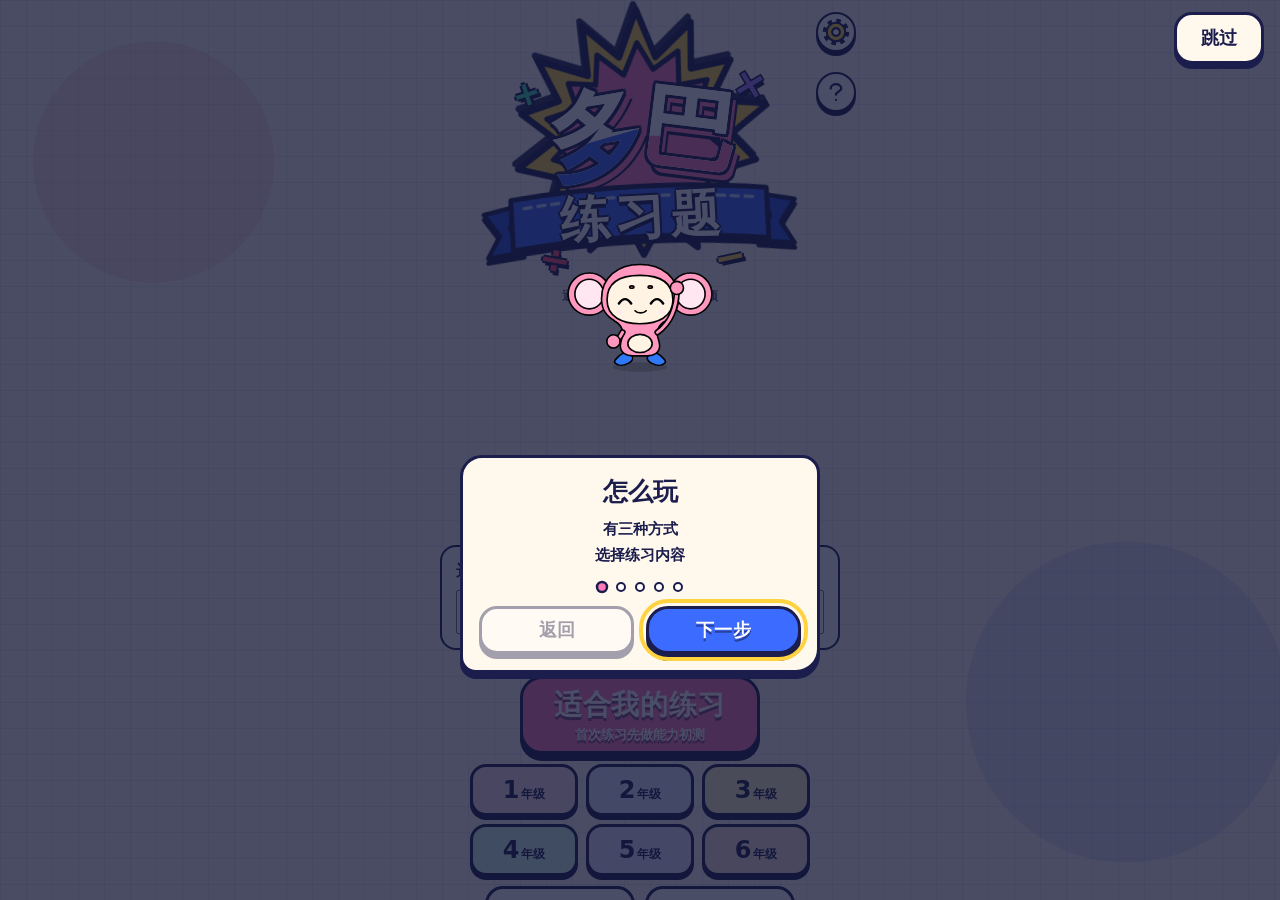
==== commit ed59b901: "Publish rational powers and mixed operations (8aa550ea59083522)" ====
--- a/index.html
+++ b/index.html
@@ -7,8 +7,8 @@
   <meta name="description" content="每答对一步，音乐和动画就更热闹的计算练习。非官方中文体验版，教材适配中。" data-i18n-content="html.message001">
   <title data-i18n="html.message021">多巴练习 · 中文体验版</title>
   <link rel="icon" href="icon.svg" type="image/svg+xml">
-  <link rel="stylesheet" href="assets/7875724300aebc88/style.css">
-  <script type="module" src="assets/7875724300aebc88/js/main.js"></script>
+  <link rel="stylesheet" href="assets/8aa550ea59083522/style.css">
+  <script type="module" src="assets/8aa550ea59083522/js/main.js"></script>
 </head>
 <body class="lv0">
   <div id="paper" aria-hidden="true"></div>
--- a/assets/8aa550ea59083522/style.css
+++ b/assets/8aa550ea59083522/style.css
@@ -0,0 +1,772 @@
+@font-face { font-family: "Dela Gothic One"; src: url("fonts/dela-gothic-one.woff2") format("woff2"); font-display: block; }
+@font-face { font-family: "Zen Maru Gothic"; src: url("fonts/zen-maru-gothic-bold.woff2") format("woff2"); font-weight: 700; font-display: block; }
+@font-face { font-family: "Zen Maru Gothic"; src: url("fonts/zen-maru-gothic-black.woff2") format("woff2"); font-weight: 900; font-display: block; }
+
+:root {
+  --ink: #1b1d4d;
+  --paper: #fff8ec;
+  --blue: #3b6bff;
+  --pink: #ff7ab6;
+  --pink-soft: #ffd0e4;
+  --blue-soft: #d9e4ff;
+  --yellow: #ffd23f;
+  --mint: #3fdcb0;
+  --violet: #a77bff;
+  --red: #ff4f6d;
+  --E: 0;
+  --kick: 0;
+  --round: "Zen Maru Gothic", "Hiragino Maru Gothic ProN", "Yu Gothic", sans-serif;
+  --chunky: "Dela Gothic One", "Zen Maru Gothic", sans-serif;
+  color-scheme: light;
+}
+
+* { box-sizing: border-box; }
+html, body { margin: 0; height: 100%; overflow: hidden; }
+body {
+  background: var(--paper);
+  color: var(--ink);
+  font-family: var(--round);
+  font-weight: 700;
+  -webkit-tap-highlight-color: transparent;
+  touch-action: manipulation;
+  user-select: none;
+  -webkit-user-select: none;
+}
+button { font: inherit; color: inherit; cursor: pointer; }
+button:focus-visible { outline: 4px solid var(--yellow); outline-offset: 3px; }
+
+#paper {
+  position: fixed; inset: 0; z-index: 0;
+  background:
+    radial-gradient(circle at 12% 18%, rgba(255, 122, 182, .16) 0 120px, transparent 121px),
+    radial-gradient(circle at 88% 78%, rgba(59, 107, 255, .12) 0 160px, transparent 161px),
+    linear-gradient(rgba(59, 107, 255, .11) 1.5px, transparent 1.5px) 0 0 / 26px 26px,
+    linear-gradient(90deg, rgba(59, 107, 255, .11) 1.5px, transparent 1.5px) 0 0 / 26px 26px,
+    var(--paper);
+}
+#rays-fallback {
+  display: none; position: fixed; inset: -50vmax; z-index: 1; opacity: 0; pointer-events: none;
+  background: repeating-conic-gradient(from 0deg at 50% 50%, #3b6bff 0 9deg, #ff7ab6 9deg 18deg);
+}
+#bg { position: fixed; inset: 0; width: 100%; height: 100%; z-index: 1; pointer-events: none; }
+#fx-back { position: fixed; inset: 0; width: 100%; height: 100%; z-index: 1; pointer-events: none; }
+#fx { position: fixed; inset: 0; width: 100%; height: 100%; z-index: 4; pointer-events: none; }
+#actors { position: fixed; inset: 0; width: 100%; height: 100%; z-index: 5; pointer-events: none; overflow: visible; }
+#cutins { position: fixed; inset: 0; z-index: 6; pointer-events: none; overflow: hidden; }
+#flash { position: fixed; inset: 0; z-index: 7; pointer-events: none; background: #fff; opacity: 0; }
+.dk-digit { font-family: var(--round); font-weight: 900; fill: var(--ink); stroke: #fff; stroke-width: 6px; paint-order: stroke; }
+
+#app {
+  position: relative; z-index: 2;
+  width: min(100vw, 460px); height: 100dvh; max-height: 980px;
+  margin: 0 auto;
+}
+@media (min-height: 980px) { #app { top: calc((100dvh - 980px) / 2); } }
+.screen { position: absolute; inset: 0; display: none; }
+.screen.is-active { display: flex; }
+
+/* ------------------------------------------------------------ title */
+#screen-title { flex-direction: column; align-items: center; justify-content: flex-start; gap: 14px; padding: calc(28px + env(safe-area-inset-top)) 16px calc(24px + env(safe-area-inset-bottom)); overflow-y: auto; overscroll-behavior: contain; }
+#screen-title > * { flex: none; }
+/* Logo: layered paper cut-outs. A spinning burst sits behind "ドパ",
+   "ドリル" rides on a folded ribbon, operator scraps float around. */
+.logo { position: relative; margin: calc(var(--fs) * 0.62) 0 calc(var(--fs) * 0.2); display: grid; justify-items: center; font-family: var(--chunky); font-weight: 400; line-height: 1; --fs: clamp(64px, 21vw, 96px); }
+.logo-burst { position: absolute; left: 50%; top: calc(var(--fs) * 0.52); width: calc(var(--fs) * 2.7); height: calc(var(--fs) * 2.7); transform: translate(-50%, -50%) rotate(calc(var(--spin, 0) * 1deg)); z-index: -1; filter: drop-shadow(0 6px 0 rgba(27, 29, 77, .9)); }
+.logo-top { display: flex; gap: .02em; font-size: var(--fs); letter-spacing: -.04em; }
+.logo i { font-style: normal; display: inline-block; position: relative; }
+.logo-top i {
+  color: #fff;
+  /* white paper edge, ink outline, then an offset second sheet */
+  text-shadow:
+    0 0 0 #fff,
+    3px 0 0 var(--ink), -3px 0 0 var(--ink), 0 3px 0 var(--ink), 0 -3px 0 var(--ink),
+    2.5px 2.5px 0 var(--ink), -2.5px 2.5px 0 var(--ink), 2.5px -2.5px 0 var(--ink), -2.5px -2.5px 0 var(--ink),
+    6px 7px 0 var(--pink), 8px 9px 0 var(--ink), 4px 10px 0 var(--ink);
+  transform: rotate(var(--r, -6deg)) translateY(var(--dy, 0));
+  animation: logo-hop 1.6s cubic-bezier(.3, 1.6, .5, 1) infinite;
+}
+.logo-top i:nth-child(1) { --r: -9deg; color: #fff; }
+.logo-top i:nth-child(2) { --r: 7deg; --dy: -6px; animation-delay: -.8s; }
+.logo-top i::after { content: attr(data-c); position: absolute; inset: 0; color: var(--blue); clip-path: polygon(0 62%, 100% 50%, 100% 100%, 0 100%); text-shadow: none; }
+.logo-top i:nth-child(2)::after { color: var(--pink); }
+.logo-ribbon { position: relative; display: flex; justify-content: center; gap: .1em; margin-top: calc(var(--fs) * 0.04); padding: .12em .9em .2em; font-size: calc(var(--fs) * 0.52); color: #fff; transform: rotate(-3deg); }
+.ribbon-bg { position: absolute; inset: -6% -14% -10%; width: 128%; height: 116%; z-index: -1; filter: drop-shadow(0 5px 0 var(--ink)); }
+.logo-ribbon i { text-shadow: 2px 0 0 var(--ink), -2px 0 0 var(--ink), 0 2px 0 var(--ink), 0 -2px 0 var(--ink), 0 4px 0 var(--ink); animation: logo-wave 1.6s ease-in-out infinite; }
+.logo-ribbon i:nth-child(3) { animation-delay: -.25s; }
+.logo-ribbon i:nth-child(4) { animation-delay: -.5s; }
+.logo-bits { position: absolute; inset: 0; pointer-events: none; }
+.logo-bits b { position: absolute; left: calc(50% + var(--x)); top: var(--y); font-size: calc(var(--fs) * 0.4); color: var(--c); transform: translate(-50%, -50%) rotate(var(--r)); text-shadow: 2px 0 0 var(--ink), -2px 0 0 var(--ink), 0 2px 0 var(--ink), 0 -2px 0 var(--ink), 3px 4px 0 var(--ink); animation: logo-float 2.4s ease-in-out infinite; }
+.logo-bits b:nth-child(2) { animation-delay: -.6s; }
+.logo-bits b:nth-child(3) { animation-delay: -1.2s; }
+.logo-bits b:nth-child(4) { animation-delay: -1.8s; }
+@keyframes logo-hop { 0%, 100% { transform: rotate(var(--r)) translateY(var(--dy, 0)) scale(1); } 12% { transform: rotate(var(--r)) translateY(calc(var(--dy, 0px) + 4px)) scale(1.08, .9); } 30% { transform: rotate(calc(var(--r) * -0.4)) translateY(calc(var(--dy, 0px) - 10px)) scale(.96, 1.06); } 55% { transform: rotate(var(--r)) translateY(var(--dy, 0)) scale(1); } }
+@keyframes logo-wave { 0%, 100% { transform: translateY(0); } 50% { transform: translateY(-5px); } }
+@keyframes logo-float { 0%, 100% { margin-top: 0; } 50% { margin-top: -8px; } }
+body.reduced .logo *, body.reduced .logo-burst { animation: none !important; }
+.settings-btn { display: grid; place-items: center; position: absolute; top: calc(12px + env(safe-area-inset-top)); right: 14px; width: 48px; height: 48px; padding: 4px; background: #fff; box-shadow: 0 4px 0 var(--ink); z-index: 3; }
+.settings-btn svg { display: block; width: 100%; height: 100%; transition: transform .4s; }
+#open-settings:active svg { transform: rotate(90deg); }
+.modes { display: flex; flex-direction: column; align-items: center; gap: 10px; }
+
+/* ------------------------------------------------------------ settings */
+.modal { position: fixed; inset: 0; z-index: 4; display: flex; align-items: center; justify-content: center; padding: 16px; background: rgba(27, 29, 77, .45); }
+.modal[hidden] { display: none; }
+.modal-card { width: min(100%, 420px); max-height: 100%; overflow: auto; display: flex; flex-direction: column; align-items: stretch; gap: 16px; padding: 22px 18px 20px; border: 3.5px solid var(--ink); border-radius: 26px; background: var(--paper); box-shadow: 0 8px 0 var(--ink); }
+.modal-card .chip { align-self: center; margin: 0; font-size: 18px; }
+.modal-card .big-btn { align-self: center; min-width: 200px; height: 58px; font-size: 24px; }
+.set-row { display: flex; flex-direction: column; gap: 8px; }
+.set-label { font-weight: 900; font-size: 16px; }
+.set-label b { font-family: var(--chunky); font-weight: 400; color: var(--blue); margin-left: 6px; }
+.set-inline { display: flex; align-items: center; gap: 12px; }
+.set-inline .slider { flex: 1; }
+.set-note { margin: 0; font-size: 12px; opacity: .7; }
+.reset-btn { align-self: center; min-width: 230px; font-weight: 900; }
+.modal .pick { justify-content: center; }
+.modal .pick button { width: 30%; max-width: 96px; }
+.slider { -webkit-appearance: none; appearance: none; width: 100%; height: 34px; background: transparent; margin: 0; --v: 1; }
+.slider::-webkit-slider-runnable-track { height: 14px; border: 2.5px solid var(--ink); border-radius: 999px; background: linear-gradient(90deg, var(--pink) 0 calc(var(--v) * 100%), #fff calc(var(--v) * 100%)); }
+.slider::-moz-range-track { height: 10px; border: 2.5px solid var(--ink); border-radius: 999px; background: linear-gradient(90deg, var(--pink) 0 calc(var(--v) * 100%), #fff calc(var(--v) * 100%)); }
+.slider::-webkit-slider-thumb { -webkit-appearance: none; width: 32px; height: 32px; margin-top: -11px; border: 3px solid var(--ink); border-radius: 50%; background: var(--yellow); box-shadow: 0 3px 0 var(--ink); }
+.slider::-moz-range-thumb { width: 26px; height: 26px; border: 3px solid var(--ink); border-radius: 50%; background: var(--yellow); box-shadow: 0 3px 0 var(--ink); }
+.slider.motion::-webkit-slider-runnable-track { background: linear-gradient(90deg, var(--blue-soft), var(--pink) 50%, var(--yellow)) 0 0 / calc(var(--v) * 100%) 100% no-repeat, #fff; }
+.slider.motion::-moz-range-track { background: linear-gradient(90deg, var(--blue-soft), var(--pink) 50%, var(--yellow)) 0 0 / calc(var(--v) * 100%) 100% no-repeat, #fff; }
+.title-stage { width: 100%; height: min(26vh, 200px); }
+.pick { display: flex; gap: 10px; }
+.pick button {
+  width: 84px; height: 56px; border: 3px solid var(--ink); border-radius: 16px; background: #fff;
+  font-family: var(--chunky); font-size: 26px; box-shadow: 0 5px 0 var(--ink); transition: transform .08s;
+}
+.pick button small { font-family: var(--round); font-size: 14px; margin-left: 2px; }
+.pick button[aria-checked="true"] { background: var(--yellow); transform: translateY(-3px) rotate(-2deg); }
+.big-btn {
+  min-width: 240px; height: 68px; padding: 0 28px; border: 3.5px solid var(--ink); border-radius: 22px;
+  background: var(--blue); color: #fff; font-family: var(--chunky); font-size: 28px; letter-spacing: .06em;
+  box-shadow: 0 7px 0 var(--ink); text-shadow: 0 3px 0 rgba(27, 29, 77, .55);
+}
+.big-btn small { font-family: var(--round); font-size: 16px; }
+.big-btn:active, .sub-btn:active, .pick button:active { transform: translateY(5px); box-shadow: 0 2px 0 var(--ink); }
+.sub-btn { min-width: 160px; height: 52px; border: 3px solid var(--ink); border-radius: 18px; background: #fff; font-size: 18px; box-shadow: 0 5px 0 var(--ink); }
+.toggles { display: flex; gap: 10px; flex-wrap: wrap; justify-content: center; }
+.toggle { display: inline-flex; align-items: center; gap: 6px; height: 40px; padding: 0 14px; border: 2.5px solid var(--ink); border-radius: 999px; background: #fff; font-size: 14px; }
+.toggle i { font-style: normal; font-size: 16px; }
+.toggle b { font-weight: 900; color: var(--blue); }
+.toggle[aria-pressed="true"][data-toggle="motion"] b { color: var(--pink); }
+.hint { margin: 0; font-size: 12px; opacity: .6; }
+
+/* ------------------------------------------------------------ play */
+#screen-play { flex-direction: column; padding: 8px 0 calc(10px + env(safe-area-inset-bottom)); }
+.hud { display: flex; align-items: center; gap: 10px; height: 40px; padding: 0 14px; }
+.pips { display: flex; flex-wrap: wrap; gap: 4px; flex: 1; align-items: center; }
+.pip { width: 14px; height: 14px; border-radius: 50%; border: 2.5px solid var(--ink); background: #fff; }
+.pips.many .pip { width: 11px; height: 11px; border-width: 2px; }
+.pip.now { background: var(--yellow); animation: pip 0.8s ease-in-out infinite; }
+.pip.done { background: var(--c, var(--blue)); }
+.pip.rainbow { background: conic-gradient(#ff7ab6, #ffd23f, #3fdcb0, #3b6bff, #a77bff, #ff7ab6); }
+@keyframes pip { 50% { transform: scale(1.3); } }
+.clock { display: flex; align-items: baseline; gap: 8px; padding: 4px 12px; border: 2.5px solid var(--ink); border-radius: 999px; background: #fff; font-size: 12px; white-space: nowrap; }
+.clock b { font-family: var(--chunky); font-weight: 400; font-size: 18px; font-variant-numeric: tabular-nums; }
+.clock.over #clock-label { color: var(--red); }
+.clock.extra { background: var(--ink); color: #fff; }
+.clock.extra b { color: var(--yellow); font-size: 20px; }
+.clock.hurry b { color: var(--red); animation: hurry .5s steps(2) infinite; }
+@keyframes hurry { 50% { color: #fff; } }
+.icon-btn { width: 40px; height: 40px; border-radius: 50%; border: 2.5px solid var(--ink); background: #fff; font-size: 18px; flex: none; }
+.icon-btn[aria-pressed="true"] { background: var(--ink); color: #fff; text-decoration: line-through; }
+
+.hud2 { position: relative; z-index: 2; display: flex; align-items: center; justify-content: space-between; gap: 8px; height: 40px; padding: 0 14px; }
+.tally { display: flex; gap: 6px; font-size: 13px; }
+.tally span { padding: 3px 10px; border-radius: 999px; background: #fff; border: 2px solid var(--ink); }
+.tally b { font-family: var(--chunky); font-weight: 400; font-size: 16px; }
+.tally small { font-size: 11px; opacity: .6; }
+.tally .ng b { color: var(--violet); }
+.dopa {
+  display: flex; align-items: baseline; gap: 6px; max-width: 62%;
+  padding: 3px 12px 4px; border: 2.5px solid var(--ink); border-radius: 12px; background: var(--yellow);
+  box-shadow: 0 3px 0 var(--ink); transform-origin: right center; white-space: nowrap; overflow: hidden;
+}
+.dopa small { font-size: 11px; }
+.dopa b { font-family: var(--chunky); font-weight: 400; font-size: 20px; letter-spacing: .01em; }
+body.lv6 .dopa { background: linear-gradient(90deg, #ffd23f, #ff9ccc, #9fd0ff, #ffd23f); background-size: 300% 100%; animation: dopa-sheen 2s linear infinite; }
+@keyframes dopa-sheen { to { background-position: 300% 0; } }
+/* Combo (id032): floats under the tally, over the stage's top-left corner. */
+.combo {
+  position: absolute; left: 14px; top: calc(100% + 2px); display: grid; grid-template-columns: auto auto; align-items: baseline; column-gap: 4px;
+  padding: 2px 10px 10px; border: 2.5px solid var(--ink); border-radius: 12px; background: #fff; box-shadow: 0 3px 0 var(--ink);
+  transform-origin: left center; opacity: 0; visibility: hidden; transition: opacity .15s, visibility .15s; pointer-events: none;
+}
+.combo.on { opacity: 1; visibility: visible; }
+.combo b { font-family: var(--chunky); font-weight: 400; font-size: 22px; line-height: 1.1; color: var(--pink); }
+.combo small { font-size: 11px; font-weight: 900; }
+.combo-mult { grid-column: 1 / -1; font-size: 10px; font-weight: 900; opacity: .7; }
+.combo-track { position: absolute; left: 6px; right: 6px; bottom: 3px; height: 4px; border-radius: 2px; background: #e6e4f0; overflow: hidden; }
+.combo-track i { position: absolute; inset: 0; background: var(--blue); transform-origin: left center; }
+.combo.hot { background: #fff4c4; }
+.combo.hot b { color: var(--red); }
+.combo.hot .combo-mult { opacity: 1; color: var(--red); }
+.combo.hurry .combo-track i { background: var(--red); }
+
+.stage { position: relative; flex: 1 1 auto; min-height: 118px; margin: 0 14px; }
+.ground { position: absolute; left: 6%; right: 6%; bottom: 6px; width: 88%; height: 14px; }
+.bunting { position: absolute; left: -2%; right: -2%; top: 0; width: 104%; height: 34px; opacity: 0; transform: translateY(-20px); transition: opacity .5s, transform .5s cubic-bezier(.3, 1.6, .5, 1); }
+body.lv3 .bunting { opacity: 1; transform: none; }
+.spot { position: absolute; top: -30px; width: 140px; height: 190px; opacity: 0; transition: opacity .6s; mix-blend-mode: screen; filter: blur(2px);
+  background: linear-gradient(to bottom, rgba(255, 246, 200, .95), rgba(255, 246, 200, 0)); clip-path: polygon(44% 0, 56% 0, 100% 100%, 0 100%); }
+.spot-l { left: 0; transform-origin: 50% 0; animation: spot-l 3s ease-in-out infinite; }
+.spot-r { right: 0; transform-origin: 50% 0; animation: spot-r 3.4s ease-in-out infinite; }
+body.lv5 .spot { opacity: .7; }
+@keyframes spot-l { 0%, 100% { transform: rotate(-24deg); } 50% { transform: rotate(10deg); } }
+@keyframes spot-r { 0%, 100% { transform: rotate(24deg); } 50% { transform: rotate(-12deg); } }
+
+.card {
+  position: relative; margin: 0 14px 12px; padding: 10px 12px 10px;
+  background: #fff; border: 3px solid var(--ink); border-radius: 24px; box-shadow: 0 7px 0 var(--ink);
+  transform-origin: 50% 100%;
+}
+.card-top { display: flex; justify-content: space-between; align-items: center; }
+.chip { display: inline-block; margin: 0; padding: 3px 12px; border-radius: 999px; background: var(--blue); color: #fff; font-size: 13px; letter-spacing: .08em; }
+.qno { font-family: var(--round); font-weight: 900; font-size: 15px; }
+.sheet-wrap { display: flex; justify-content: center; align-items: center; min-height: 208px; padding: 4px 0 2px; }
+.sheet { position: relative; display: grid; grid-template-columns: repeat(var(--cols), var(--cw)); grid-template-rows: repeat(var(--rows), var(--ch)); --cw: 54px; --ch: 52px; font-family: var(--round); font-weight: 900; }
+.cell { position: relative; display: grid; place-items: center; font-size: calc(var(--ch) * .82); line-height: 1; font-variant-numeric: tabular-nums; }
+.sheet.div .cell { font-size: calc(var(--ch) * .88); }
+.cell.op { color: var(--blue); font-size: calc(var(--ch) * .7); }
+.cell.small { align-self: end; font-size: clamp(12px, calc(var(--ch) * .38), 19px); color: var(--pink); height: calc(var(--ch) * .46); }
+.cell.mark { color: var(--blue); font-size: clamp(11px, calc(var(--ch) * .34), 17px); letter-spacing: -.04em; }
+.cell.struck::after { content: ""; position: absolute; left: 18%; right: 18%; top: 50%; height: 3.5px; background: var(--blue); border-radius: 2px; transform: rotate(-32deg); }
+.cell.hidden { visibility: hidden; }
+.cell.input { margin: 3px; border-radius: 12px; }
+.cell.input.active { background: var(--blue-soft); outline: 3px dashed var(--blue); outline-offset: -3px; animation: active-cell 1s ease-in-out infinite; }
+.cell.input.active::before { content: "?"; color: rgba(59, 107, 255, .35); }
+.cell.input.active.has::before { content: none; }
+.cell.input.ok { color: var(--ink); }
+.cell.input.bad { color: #7a4bff; background: #efe8ff; outline: 3px dashed #a77bff; outline-offset: -3px; animation: none; }
+.cell.hint-glow { border-radius: 8px; background: #fff3b8; box-shadow: 0 0 0 3px var(--yellow); animation: hint-glow .9s ease-in-out infinite; }
+@keyframes hint-glow { 50% { box-shadow: 0 0 0 6px rgba(255, 210, 63, .5); } }
+body.reduced .cell.hint-glow { animation: none; }
+.help-text { display: inline-block; margin-left: 8px; padding: 1px 10px; border-radius: 999px; background: var(--yellow); color: var(--ink); font-weight: 900; }
+.cell.input.pending { color: transparent; }
+@keyframes active-cell { 50% { background: #c4d5ff; } }
+.cell.auto { color: #5a5f93; }
+.hline { position: relative; align-self: end; height: 3.5px; background: var(--ink); border-radius: 2px; margin-bottom: -2px; transform-origin: left center; }
+.hline.hidden { visibility: hidden; }
+.bracket { position: relative; border-top: 3.5px solid var(--ink); margin-left: 4px; }
+.bracket::before { content: ""; position: absolute; left: -14px; top: -3.5px; width: 14px; height: calc(100% + 4px); border-right: 3.5px solid var(--ink); border-radius: 0 70% 70% 0 / 0 50% 50% 0; }
+.step-label { margin: 2px 0 0; text-align: center; font-size: 14px; min-height: 20px; }
+.step-label b { color: var(--blue); }
+
+.stamp {
+  position: absolute; right: 14px; top: 34px; width: 110px; height: 110px; border-radius: 50%; border: 9px solid var(--red); opacity: 0;
+  box-shadow: inset 0 0 0 3px rgba(255, 79, 109, .3); pointer-events: none;
+}
+.reach-tag {
+  position: absolute; left: 50%; bottom: -20px; transform: translateX(-50%) scale(0); z-index: 3; padding: 4px 16px; border-radius: 999px;
+  background: var(--ink); color: var(--yellow); font-family: var(--chunky); font-size: 18px; letter-spacing: .1em; white-space: nowrap; border: 3px solid var(--yellow);
+}
+body.reach .reach-tag { animation: reach-blink .3s steps(2) infinite; }
+@keyframes reach-blink { 50% { color: #fff; border-color: var(--pink); } }
+body.reach .cell.input.active { outline: 4px solid var(--yellow); background: #fff3b8; animation: reach-cell .25s steps(2) infinite; box-shadow: 0 0 0 6px var(--pink), 0 0 24px 8px rgba(255, 210, 63, .9); z-index: 2; }
+@keyframes reach-cell { 50% { box-shadow: 0 0 0 6px var(--blue), 0 0 30px 12px rgba(255, 122, 182, .9); } }
+body.reach .card { z-index: 3; }
+
+.marquee { position: absolute; inset: -9px; border-radius: 30px; pointer-events: none; opacity: 0; transition: opacity .6s; padding: 5px;
+  background: radial-gradient(circle, #fff 0 2.5px, var(--yellow) 3px 4.5px, transparent 5px) 0 0 / 16px 16px;
+  -webkit-mask: linear-gradient(#000 0 0) content-box, linear-gradient(#000 0 0); -webkit-mask-composite: xor; mask-composite: exclude;
+  animation: marquee .5s linear infinite; }
+body.lv6 .marquee { opacity: 1; }
+body.lv8 .marquee { background: radial-gradient(circle, #fff 0 2.5px, var(--pink) 3px 4.5px, transparent 5px) 0 0 / 16px 16px, radial-gradient(circle, #fff 0 2.5px, var(--yellow) 3px 4.5px, transparent 5px) 8px 8px / 16px 16px; }
+@keyframes marquee { to { background-position: 16px 0, 24px 8px; } }
+body.lv9 .card { box-shadow: 0 7px 0 var(--ink), 0 0 0 5px var(--pink), 0 0 40px 10px rgba(255, 210, 63, calc(.4 + var(--kick) * .6)); }
+
+.pad { display: grid; grid-template-columns: repeat(3, 1fr); gap: 9px; padding: 0 14px; }
+.pad button {
+  position: relative; height: clamp(50px, 7.4dvh, 62px); border: 3px solid var(--ink); border-radius: 18px; background: #fff;
+  font-family: var(--round); font-weight: 900; font-size: 30px; box-shadow: 0 5px 0 var(--ink);
+  transform: translateY(calc(var(--kick) * -2px * var(--bounce, 0)));
+}
+.pad button.zero { grid-column: span 2; }
+.pad button.del { background: var(--pink-soft); font-size: 24px; }
+.pad button.press { transform: translateY(4px) scale(.97); box-shadow: 0 1px 0 var(--ink); }
+body.lv4 .pad button { --bounce: 1; }
+body.lv4 .pad button[data-key="7"], body.lv4 .pad button[data-key="3"] { background: #ffe3ef; }
+body.lv4 .pad button[data-key="8"], body.lv4 .pad button[data-key="4"] { background: #fff4c7; }
+body.lv4 .pad button[data-key="9"], body.lv4 .pad button[data-key="5"], body.lv4 .pad button[data-key="1"] { background: #e3ebff; }
+body.lv4 .pad button[data-key="6"], body.lv4 .pad button[data-key="2"], body.lv4 .pad button[data-key="0"] { background: #dcfaef; }
+body.lv8 .pad button { box-shadow: 0 5px 0 var(--ink), 0 0 calc(var(--kick) * 18px) rgba(255, 210, 63, .9); }
+.pad button:disabled { opacity: .5; }
+
+/* ------------------------------------------------------------ results */
+#screen-result, #screen-final { align-items: safe center; justify-content: center; padding: 20px 16px; overflow-y: auto; }
+#screen-result .result-card, #screen-final .result-card { margin: auto 0; flex: none; }
+.actions .review-btn { font-size: 16px; white-space: nowrap; padding: 0 16px; }
+.result-card {
+  width: 100%; padding: 22px 20px 20px; text-align: center; background: #fff; border: 3.5px solid var(--ink); border-radius: 28px; box-shadow: 0 9px 0 var(--ink);
+}
+.score { margin: 8px 0 0; font-family: var(--chunky); line-height: 1; }
+.score b { font-weight: 400; font-size: 92px; color: var(--pink); text-shadow: 3px 0 0 var(--ink), -3px 0 0 var(--ink), 0 3px 0 var(--ink), 0 -3px 0 var(--ink), 0 8px 0 var(--ink); }
+.score span { font-size: 28px; margin-left: 4px; font-family: var(--round); font-weight: 900; }
+.stats dd small { font-family: var(--round); font-weight: 900; font-size: 14px; margin-left: 2px; }
+.breakdown { margin: 8px 0 0; font-size: 15px; }
+.stats { display: grid; grid-template-columns: 1fr 1fr; gap: 8px; margin: 18px 0 10px; }
+.stats div { padding: 8px; border: 2.5px solid var(--ink); border-radius: 14px; background: var(--paper); }
+.stats dt { font-size: 12px; opacity: .7; }
+.stats dd { margin: 2px 0 0; font-family: var(--chunky); font-size: 22px; }
+.dopa-final { margin: 6px 0 0; }
+.dopa-final small { font-size: 12px; margin-right: 6px; }
+.dopa-final b { font-family: var(--chunky); font-weight: 400; font-size: 24px; color: var(--blue); }
+.unlock { min-height: 20px; font-size: 14px; margin: 10px 0 12px; }
+.unlock.yes { color: var(--pink); }
+.actions { display: flex; flex-direction: column; align-items: center; gap: 12px; margin-top: 8px; }
+
+/* ------------------------------------------------------------ cut-ins */
+.cutin-band { position: absolute; left: -20%; width: 140%; display: flex; align-items: center; justify-content: center; transform-origin: center; }
+.cutin-band .band-bg { position: absolute; inset: 0; border-top: 4px solid var(--ink); border-bottom: 4px solid var(--ink);
+  background: repeating-linear-gradient(-45deg, var(--c1) 0 22px, var(--c2) 22px 44px); }
+.cutin-band .band-text { position: relative; font-family: var(--chunky); color: #fff; font-size: 44px; letter-spacing: .08em; white-space: nowrap;
+  text-shadow: 3px 0 0 var(--ink), -3px 0 0 var(--ink), 0 3px 0 var(--ink), 0 -3px 0 var(--ink), 0 7px 0 var(--ink); }
+.unit-slam { position: absolute; font-family: var(--chunky); color: var(--yellow); white-space: nowrap; transform-origin: center;
+  text-shadow: 4px 0 0 var(--ink), -4px 0 0 var(--ink), 0 4px 0 var(--ink), 0 -4px 0 var(--ink), 3px 3px 0 var(--ink), -3px 3px 0 var(--ink), 3px -3px 0 var(--ink), -3px -3px 0 var(--ink), 0 10px 0 var(--pink); }
+.big-stamp { position: absolute; font-family: var(--chunky); color: var(--red); white-space: nowrap; transform-origin: center; }
+
+body.reduced .logo span, body.reduced .spot, body.reduced .marquee, body.reduced .pip.now, body.reduced .cell.input.active { animation: none !important; }
+@media (max-height: 840px) {
+  /* Include toolbar-reduced phone heights and leave room for the bottom safe area. */
+  .sheet-wrap { min-height: clamp(96px, calc(100dvh - 490px - env(safe-area-inset-bottom)), 176px); }
+  #screen-play .card { padding-block: 8px; margin-bottom: 10px; }
+  .pad { gap: 6px; }
+  .pad button { height: 48px; }
+  .stage { min-height: 80px; }
+}
+@media (max-height: 600px) {
+  .stage { min-height: 48px; }
+  .step-label { font-size: 12px; }
+}
+
+/* ------------------------------------------------------------ calendar */
+.cal-card { width: 100%; max-width: 420px; padding: 12px 12px 14px; border: 3px solid var(--ink); border-radius: 22px; background: #fff; box-shadow: 0 6px 0 var(--ink); }
+.cal-head { display: flex; align-items: center; justify-content: space-between; }
+.cal-head h2 { margin: 0; font-family: var(--chunky); font-weight: 400; font-size: 20px; }
+.cal-nav { width: 40px; height: 40px; border: 2.5px solid var(--ink); border-radius: 50%; background: var(--paper); font-size: 24px; line-height: 1; font-weight: 900; }
+.cal-nav:disabled { opacity: .3; }
+.cal-streak { margin: 4px 0 6px; min-height: 1.2em; text-align: center; font-size: 14px; font-weight: 900; color: var(--pink); }
+.cal-streak b { font-family: var(--chunky); font-weight: 400; font-size: 20px; margin: 0 2px; }
+.cal-week, .cal-grid { display: grid; grid-template-columns: repeat(7, 1fr); gap: 3px; }
+.cal-week span { text-align: center; font-size: 11px; font-weight: 900; opacity: .6; }
+.cal-week span:first-child { color: var(--red); }
+.cal-week span:last-child { color: var(--blue); }
+.cal-day { position: relative; aspect-ratio: 1 / 1.08; min-height: 40px; padding: 0; border: 0; border-radius: 10px; background: var(--paper); font-size: 11px; font-weight: 900; color: var(--ink); }
+.cal-day .n { position: absolute; left: 4px; top: 2px; opacity: .55; }
+.cal-day.blank { background: transparent; }
+.cal-day.today { box-shadow: inset 0 0 0 2.5px var(--blue); }
+.cal-day.played { background: #fff0f6; cursor: pointer; }
+.cal-day.played svg { position: absolute; inset: 8% 6% 2%; width: 88%; height: 90%; }
+.cal-day .sc { position: absolute; left: 0; right: 0; bottom: 18%; text-align: center; font-family: var(--chunky); font-weight: 400; font-size: 12px; color: var(--red); letter-spacing: -.03em; text-shadow: 1.5px 0 0 #fff, -1.5px 0 0 #fff, 0 1.5px 0 #fff, 0 -1.5px 0 #fff; }
+.cal-day .sc.big { font-size: 10px; }
+.cal-day.pop { animation: cal-pop .7s cubic-bezier(.3, 1.8, .5, 1) both; }
+@keyframes cal-pop { 0% { transform: scale(0) rotate(-30deg); } 100% { transform: scale(1) rotate(0); } }
+.day-list { list-style: none; margin: 0; padding: 0; display: flex; flex-direction: column; gap: 8px; }
+.day-list li { display: grid; grid-template-columns: auto 1fr auto; align-items: center; gap: 4px 10px; padding: 8px 12px; border: 2.5px solid var(--ink); border-radius: 14px; background: #fff; font-size: 13px; }
+.day-list .t { font-weight: 900; opacity: .6; }
+.day-list .m { font-weight: 900; }
+.day-list .s { font-family: var(--chunky); font-weight: 400; font-size: 20px; color: var(--red); grid-row: span 2; }
+.day-list .d { grid-column: 1 / 3; font-size: 12px; opacity: .75; }
+
+/* ------------------------------------------------------------ expression layouts */
+.cell.word { font-size: calc(var(--ch) * .46); white-space: nowrap; color: #4a4f86; }
+.sheet.h .cell.op { font-size: calc(var(--ch) * .62); }
+.cell.dot { justify-self: end; align-self: end; width: 0; overflow: visible; font-size: calc(var(--ch) * .82); line-height: .9; color: var(--ink); pointer-events: none; z-index: 1; display: flex; justify-content: center; }
+.cell.dot.hidden { visibility: hidden; }
+.cell.frac-n { align-self: end; }
+.cell.frac-d { align-self: start; }
+.cell.input.frac-n, .cell.input.frac-d { margin: 2px 3px; }
+.hline.fbar { margin: 0 4px -2px; }
+
+/* ------------------------------------------------------------ modes */
+.level-btn { display: flex; flex-direction: column; align-items: center; justify-content: center; height: 78px; gap: 2px; background: var(--pink); }
+.level-btn small { font-size: 13px; letter-spacing: 0; }
+.grades { display: grid; grid-template-columns: repeat(3, 1fr); gap: 8px; width: min(100%, 340px); }
+.grades button { height: 52px; border: 3px solid var(--ink); border-radius: 16px; background: #fff; font-family: var(--chunky); font-size: 24px; box-shadow: 0 4px 0 var(--ink); }
+.grades button small { font-family: var(--round); font-weight: 900; font-size: 12px; margin-left: 2px; }
+.grades button:nth-child(6n+1) { background: #ffe3ef; } .grades button:nth-child(6n+2) { background: #e3ebff; } .grades button:nth-child(6n+3) { background: #fff4c4; }
+.grades button:nth-child(6n+4) { background: #d9fbef; } .grades button:nth-child(6n+5) { background: #efe6ff; } .grades button:nth-child(6n+6) { background: #ffe6dc; }
+.grades button:active { transform: translateY(4px); box-shadow: 0 1px 0 var(--ink); }
+.mode-row { display: flex; gap: 10px; flex-wrap: wrap; justify-content: center; }
+.mode-row .sub-btn { min-width: 150px; font-weight: 900; }
+.mode-row .sub-btn b, .review-btn b { font-family: var(--chunky); font-weight: 400; color: var(--pink); margin-left: 4px; }
+.review-btn { background: #fff4c4; }
+
+/* ------------------------------------------------------------ skill tree */
+#screen-tree { flex-direction: column; padding: calc(10px + env(safe-area-inset-top)) 0 0; }
+.tree-head { display: flex; align-items: center; gap: 10px; padding: 0 14px 6px; }
+.tree-head h2 { margin: 0; flex: 1; font-family: var(--chunky); font-weight: 400; font-size: 22px; }
+.tree-head .icon-btn { font-size: 26px; font-weight: 900; line-height: 1; }
+.tree-count { font-family: var(--chunky); font-size: 16px; padding: 4px 10px; border: 2.5px solid var(--ink); border-radius: 999px; background: #fff; }
+.tree-lanes { position: sticky; top: 0; z-index: 2; display: grid; grid-template-columns: repeat(4, 1fr); gap: 6px; padding: 0 3px 4px; background: var(--paper); box-sizing: border-box; }
+.tree-lanes span { text-align: center; font-size: 11px; font-weight: 900; padding: 3px 0; border-radius: 999px; background: var(--ink); color: #fff; }
+.tree-scroll { flex: 1; overflow: auto; overscroll-behavior: contain; padding: 0 6px calc(40px + env(safe-area-inset-bottom)); }
+.tree { position: relative; }
+.tree-links { position: absolute; inset: 0; width: 100%; height: 100%; overflow: visible; }
+.tree-links path { fill: none; stroke: #c9cbe8; stroke-width: 2.5; stroke-linecap: round; stroke-linejoin: round; }
+.tree-links path.on { stroke: var(--ink); }
+.tree-links path.grow { stroke: var(--pink); stroke-width: 5; }
+.node { position: absolute; display: flex; flex-direction: column; align-items: center; justify-content: center; gap: 2px; padding: 4px 3px 3px; border: 2.5px solid var(--ink); border-radius: 14px; background: #fff; box-shadow: 0 3px 0 var(--ink); font-size: 10.5px; font-weight: 900; line-height: 1.15; text-align: center; color: var(--ink); word-break: keep-all; overflow-wrap: anywhere; }
+.node .g { font-size: 9px; opacity: .6; }
+.node .ring { position: absolute; left: 4px; right: 4px; bottom: 3px; height: 4px; border-radius: 3px; background: linear-gradient(90deg, var(--pink) calc(var(--p) * 100%), #eee calc(var(--p) * 100%)); }
+.node.locked { background: #eceaf3; color: #8a8cb0; border-color: #a9abc9; box-shadow: 0 3px 0 #a9abc9; }
+.node.locked::before { content: ""; position: absolute; top: -8px; right: -6px; width: 16px; height: 13px; border-radius: 3px; background: #a9abc9; box-shadow: inset 0 0 0 2px #8a8cb0; }
+.node.locked::after { content: ""; position: absolute; top: -15px; right: -2px; width: 8px; height: 9px; border: 2.5px solid #8a8cb0; border-bottom: 0; border-radius: 6px 6px 0 0; }
+.node.new { background: #fff4c4; animation: node-new 1.1s ease-in-out infinite; }
+.node.new::after { content: "NEW"; position: absolute; top: -10px; right: -8px; padding: 1px 5px; border-radius: 999px; background: var(--pink); color: #fff; font-family: var(--chunky); font-weight: 400; font-size: 10px; border: 2px solid var(--ink); }
+.node.learning { background: #e3ebff; }
+.node.mastered { background: linear-gradient(160deg, #fff6c8, #ffd23f); }
+.node.mastered::after { content: "★"; position: absolute; top: -12px; right: -6px; font-size: 20px; color: #ffb000; -webkit-text-stroke: 1.5px var(--ink); }
+.node.just { animation: node-pop .8s cubic-bezier(.3, 1.8, .5, 1) both; }
+@keyframes node-new { 50% { transform: translateY(-3px); } }
+@keyframes node-pop { 0% { transform: scale(0) rotate(-20deg); } 100% { transform: scale(1); } }
+body.reduced .node { animation: none !important; }
+/* Long press to erase (id031): a pink fill rises while held. */
+.node { -webkit-touch-callout: none; -webkit-user-select: none; user-select: none; overflow: visible; }
+.node .hold { position: absolute; inset: 0; border-radius: 11px; background: rgba(255, 79, 109, .35); transform-origin: bottom; transform: scaleY(0); pointer-events: none; }
+.node.holding .hold { transform: scaleY(1); transition: transform var(--hold-ms, 600ms) linear; }
+.node.holding { transform: scale(.94); transition: transform .12s; }
+.node.erased { animation: node-erase .6s ease-out both; }
+@keyframes node-erase { 0% { transform: scale(1.12) rotate(4deg); filter: brightness(1.4); } 40% { transform: scale(.9) rotate(-3deg); } 100% { transform: none; } }
+.tree-note { margin: 0 0 4px; text-align: center; font-size: 11px; font-weight: 900; opacity: .6; }
+.confirm-msg { margin: 0; word-break: keep-all; overflow-wrap: anywhere; font-size: 15px; font-weight: 900; line-height: 1.6; text-align: center; }
+.confirm-msg b { color: var(--red); }
+.confirm-list { display: flex; flex-wrap: wrap; justify-content: center; gap: 6px; margin: 0; padding: 0; list-style: none; }
+.confirm-list li { padding: 3px 9px; border: 2px solid var(--ink); border-radius: 999px; background: #fff; font-size: 12px; font-weight: 900; }
+.confirm-list li.more { border-style: dashed; background: transparent; }
+.confirm-actions { display: flex; justify-content: center; gap: 12px; }
+.confirm-actions .sub-btn { min-width: 120px; font-weight: 900; }
+.sub-btn.danger { background: var(--red); color: #fff; text-shadow: 0 2px 0 rgba(27, 29, 77, .45); }
+.toast { position: absolute; left: 16px; right: 16px; bottom: calc(18px + env(safe-area-inset-bottom)); margin: 0; padding: 10px 14px; border: 3px solid var(--ink); border-radius: 16px; background: #fff; box-shadow: 0 5px 0 var(--ink); font-weight: 900; font-size: 14px; text-align: center; z-index: 3; pointer-events: none; }
+.skill-news { display: flex; flex-direction: column; gap: 6px; width: 100%; }
+.skill-news:empty { display: none; }
+.skill-news p { margin: 0; padding: 6px 10px; border: 2.5px solid var(--ink); border-radius: 12px; background: #fff4c4; font-size: 13px; font-weight: 900; text-align: center; }
+.skill-news p.mastered { background: linear-gradient(160deg, #fff6c8, #ffd23f); }
+
+/* ------------------------------------------------------------ demo play */
+.demo-btn { align-self: center; min-width: 230px; font-weight: 900; background: #e3ebff; }
+.demo-tag { display: none; padding: 3px 10px; border-radius: 999px; background: var(--red); color: #fff; font-family: var(--chunky); font-size: 13px; letter-spacing: .08em; border: 2.5px solid var(--ink); animation: demo-blink 1.2s steps(2) infinite; }
+body.demo .demo-tag { display: inline-block; }
+@keyframes demo-blink { 50% { opacity: .45; } }
+body.reduced .demo-tag { animation: none; }
+
+/* ------------------------------------------------------------ streak & login bonus */
+.cal-badges { display: flex; justify-content: center; gap: 8px; flex-wrap: wrap; margin: 6px 0 8px; min-height: 30px; }
+.cal-badge { display: inline-flex; align-items: baseline; gap: 3px; padding: 3px 12px; border: 2.5px solid var(--ink); border-radius: 999px; background: #fff; font-size: 12px; font-weight: 900; }
+.cal-badge b { font-family: var(--chunky); font-weight: 400; font-size: 20px; color: var(--pink); }
+.cal-badge.hot { background: linear-gradient(90deg, #ffd23f, #ff9a3c); }
+.cal-badge.hot b { color: var(--ink); }
+.cal-badge.best b { color: var(--blue); }
+.cal-badge.stk b { color: #ffb000; }
+.cal-day .stk { position: absolute; top: 1px; right: 1px; width: 44%; height: 44%; pointer-events: none; }
+.cal-day .stk svg { position: static; width: 100%; height: 100%; inset: auto; }
+.bonus-card { align-items: center; text-align: center; }
+.bonus-run { margin: 0; font-weight: 900; font-size: 15px; }
+.bonus-run b { font-family: var(--chunky); font-weight: 400; font-size: 30px; color: var(--pink); margin: 0 4px; }
+.bonus-card-grid { display: grid; grid-template-columns: repeat(4, minmax(0, 1fr)); gap: 8px; width: 100%; }
+.bonus-slot { position: relative; min-width: 0; aspect-ratio: 1; overflow: hidden; display: grid; place-items: center; border: 2.5px dashed #b9bbd8; border-radius: 16px; background: #fff; font-family: var(--chunky); font-size: 18px; color: #c4c6de; }
+.bonus-slot.got { border-style: solid; border-color: var(--ink); background: #fff4c4; }
+.bonus-slot.today { border-color: var(--pink); box-shadow: 0 0 0 4px rgba(255, 122, 182, .35); }
+.bonus-slot.big { background: linear-gradient(160deg, #fff6c8, #ffd23f); color: var(--ink); border-style: solid; border-color: #ffb000; }
+.bonus-slot .d { position: absolute; left: 6px; top: 3px; font-size: 11px; color: #8a8cb0; font-family: var(--round); font-weight: 900; }
+.bonus-slot svg { display: block; width: 72%; height: 72%; }
+.bonus-slot.big svg { width: 86%; height: 86%; }
+.bonus-slot.stamping svg { animation: stamp-in .6s cubic-bezier(.3, 1.8, .5, 1) both .35s; }
+@keyframes stamp-in { 0% { transform: scale(2.6) rotate(-25deg); opacity: 0; } 60% { opacity: 1; } 100% { transform: scale(1) rotate(0); } }
+body.reduced .bonus-slot.stamping svg { animation: none; }
+.bonus-note { margin: 0; font-size: 13px; font-weight: 900; opacity: .75; }
+
+/* ------------------------------------------------------------ no-count hammer (id034) */
+.hammer-card { align-items: center; text-align: center; }
+.hammer-art { width: 110px; height: 110px; transform: rotate(-24deg); filter: drop-shadow(0 5px 0 rgba(27, 29, 77, .85)); }
+.hammer-art svg { width: 100%; height: 100%; }
+.hammer-msg { margin: 0; font-size: 16px; font-weight: 900; line-height: 1.7; word-break: keep-all; }
+.hammer-msg b { font-family: var(--chunky); font-weight: 400; color: var(--pink); font-size: 1.25em; margin: 0 2px; }
+.hammer-have { display: flex; align-items: center; justify-content: center; gap: 4px; margin: 0; font-size: 13px; font-weight: 900; }
+.hammer-have i { display: inline-block; width: 30px; height: 30px; opacity: .22; filter: grayscale(1); }
+.hammer-have i.on { opacity: 1; filter: none; }
+.hammer-have svg, .cal-badge.hmr svg { width: 100%; height: 100%; display: block; }
+.sub-btn.hammer-yes { background: var(--pink); color: #fff; text-shadow: 0 2px 0 rgba(27, 29, 77, .45); }
+.cal-badge.hmr { align-items: center; }
+.cal-badge.hmr i { width: 22px; height: 22px; margin-right: 2px; transform: rotate(-20deg); }
+.cal-badge.hmr b { color: var(--blue); }
+.cal-day.nocount { background: #efe8ff; }
+.cal-day .nc { position: absolute; left: 50%; top: 56%; transform: translate(-50%, -50%) rotate(-14deg); padding: 1px 3px; border: 2px solid #7a4bff; border-radius: 5px; color: #7a4bff; font-size: 9px; font-weight: 900; letter-spacing: -.04em; white-space: nowrap; background: rgba(255, 255, 255, .7); }
+.cal-day.stamped .nc { animation: nc-stamp .5s cubic-bezier(.3, 1.8, .5, 1) both; }
+@keyframes nc-stamp { 0% { transform: translate(-50%, -50%) rotate(-30deg) scale(2.6); opacity: 0; } 100% { transform: translate(-50%, -50%) rotate(-14deg) scale(1); opacity: 1; } }
+.hammer-fx { position: absolute; width: 100px; height: 100px; transform-origin: 50px 94px; filter: drop-shadow(0 4px 0 rgba(27, 29, 77, .8)); }
+.hammer-fx svg { width: 100%; height: 100%; display: block; }
+
+/* ------------------------------------------------------------ daily quests (id035) */
+.quest-card { width: 100%; max-width: 420px; padding: 10px 12px 12px; border: 3px solid var(--ink); border-radius: 22px; background: #fff; box-shadow: 0 6px 0 var(--ink); }
+.quest-card.complete { background: linear-gradient(160deg, #fffbe6, #fff2b8); }
+.quest-head { display: flex; align-items: center; justify-content: space-between; gap: 8px; margin-bottom: 6px; }
+.quest-head h2 { margin: 0; font-family: var(--chunky); font-weight: 400; font-size: 18px; }
+.quest-reward, .qm-head span { display: inline-flex; align-items: center; gap: 2px; font-size: 12px; font-weight: 900; white-space: nowrap; }
+.qham { display: inline-block; width: 22px; height: 22px; transform: rotate(-20deg); vertical-align: middle; }
+.qham svg { width: 100%; height: 100%; display: block; }
+.qdone { color: var(--pink); font-family: var(--chunky); font-weight: 400; font-size: 15px; }
+.quest-list { list-style: none; margin: 0; padding: 0; display: flex; flex-direction: column; gap: 5px; }
+.quest-list li { position: relative; display: grid; grid-template-columns: 26px 1fr auto; align-items: center; gap: 8px; padding: 6px 10px 9px 6px; border: 2.5px solid var(--ink); border-radius: 14px; background: var(--paper); font-size: 14px; font-weight: 900; overflow: hidden; }
+.quest-list li.done { background: #dff8ec; }
+.quest-list li.go { cursor: pointer; background: #fff4c4; box-shadow: 0 3px 0 var(--ink); }
+.quest-list li.go::after { content: "▶"; position: absolute; right: 8px; top: 50%; transform: translateY(-50%); font-size: 10px; opacity: .55; }
+.quest-list li.go .qp { margin-right: 12px; }
+.qchk { width: 24px; height: 24px; border: 2.5px solid var(--ink); border-radius: 50%; background: #fff; color: #fff; display: grid; place-items: center; }
+.qchk svg { width: 17px; height: 17px; }
+li.done .qchk { background: var(--mint); }
+.qt { word-break: keep-all; overflow-wrap: anywhere; line-height: 1.3; }
+.qp { font-family: var(--chunky); font-weight: 400; font-size: 14px; color: var(--blue); }
+li.done .qp { color: #1f9e76; }
+.qbar { position: absolute; left: 8px; right: 8px; bottom: 3px; height: 3px; border-radius: 2px; background: linear-gradient(90deg, var(--pink) calc(var(--p) * 100%), rgba(27, 29, 77, .12) calc(var(--p) * 100%)); }
+li.done .qbar { background: var(--mint); }
+.quest-mini { width: 100%; margin: 4px 0 10px; text-align: left; }
+.quest-mini:empty { display: none; }
+.qm-head { display: flex; justify-content: space-between; align-items: center; margin: 0 0 5px; font-size: 13px; font-weight: 900; }
+.quest-mini .quest-list li { font-size: 12.5px; padding: 4px 8px 7px 5px; grid-template-columns: 22px 1fr auto; }
+.quest-mini .qchk { width: 20px; height: 20px; }
+.qm-got { margin: 8px 0 0; padding: 6px 10px; border: 2.5px solid var(--ink); border-radius: 12px; background: linear-gradient(160deg, #fff6c8, #ffd23f); font-size: 13px; font-weight: 900; text-align: center; }
+.quest-pop { position: absolute; left: 50%; display: flex; flex-direction: column; align-items: center; padding: 6px 16px 7px; border: 3px solid var(--ink); border-radius: 16px; background: #fff; box-shadow: 0 5px 0 var(--ink); font-size: 13px; font-weight: 900; white-space: nowrap; transform: translate(-50%, 0); opacity: 0; }
+.quest-pop b { font-family: var(--chunky); font-weight: 400; font-size: 16px; color: var(--pink); }
+.quest-pop.all { background: linear-gradient(160deg, #fff6c8, #ffd23f); }
+.quest-pop.all b { color: var(--ink); font-size: 20px; }
+.cal-day .qd { position: absolute; left: 2px; bottom: 1px; width: 15px; height: 15px; border: 1.5px solid var(--ink); border-radius: 50%; background: var(--yellow); color: #fff; font-size: 9px; line-height: 12px; text-align: center; -webkit-text-stroke: .6px var(--ink); }
+
+/* ------------------------------------------------------------ trophies (id036) */
+.trophy-card { align-items: center; text-align: center; }
+.tg-sub { margin: 0; font-size: 15px; font-weight: 900; }
+.tg-sub:empty { display: none; }
+.tg-sub b { font-family: var(--chunky); font-weight: 400; font-size: 24px; color: var(--pink); margin: 0 2px; }
+.tg-list { list-style: none; margin: 0; padding: 0; width: 100%; display: flex; flex-direction: column; gap: 7px; }
+.tg-list li { display: grid; grid-template-columns: 44px 1fr; align-items: center; gap: 10px; padding: 6px 12px 6px 6px; border: 2.5px solid var(--ink); border-radius: 16px; background: #fff; text-align: left; transition: opacity .15s; }
+.tg-list li i { width: 44px; height: 44px; }
+.tg-list li svg, .tr-icon svg, .tr-series li i svg { width: 100%; height: 100%; display: block; }
+.tg-list li b { display: block; font-size: 15px; font-weight: 900; }
+.tg-list li small { display: block; font-size: 11.5px; opacity: .72; line-height: 1.35; }
+.tg-list li.r-gold { background: #fff6cf; } .tg-list li.r-rainbow { background: linear-gradient(120deg, #ffe3ef, #fff4c4, #dcfaef, #e3ebff); } .tg-list li.r-secret { background: #efe6ff; }
+.tg-list li.more { display: block; text-align: center; border-style: dashed; font-size: 13px; font-weight: 900; }
+#screen-trophy { flex-direction: column; padding: calc(10px + env(safe-area-inset-top)) 0 0; }
+.tr-filter { display: flex; justify-content: center; gap: 8px; padding: 0 14px 8px; }
+.tr-filter button { height: 34px; padding: 0 14px; border: 2.5px solid var(--ink); border-radius: 999px; background: #fff; font-size: 13px; font-weight: 900; }
+.tr-filter button[aria-pressed="true"] { background: var(--ink); color: #fff; }
+.tr-scroll { flex: 1; overflow: auto; overscroll-behavior: contain; padding: 0 14px calc(40px + env(safe-area-inset-bottom)); }
+.tr-cat { margin: 14px 0 6px; font-family: var(--chunky); font-weight: 400; font-size: 16px; }
+.tr-cat:first-child { margin-top: 2px; }
+.tr-series { margin-bottom: 8px; border: 2.5px solid var(--ink); border-radius: 16px; background: #fff; box-shadow: 0 3px 0 var(--ink); overflow: hidden; }
+.tr-series summary { list-style: none; display: grid; grid-template-columns: 40px 1fr auto; grid-template-rows: auto auto; align-items: center; column-gap: 10px; padding: 7px 12px 8px 7px; cursor: pointer; }
+.tr-series summary::-webkit-details-marker { display: none; }
+.tr-icon { grid-row: span 2; width: 40px; height: 40px; }
+.tr-t { display: flex; flex-direction: column; min-width: 0; }
+.tr-t b { font-size: 14px; font-weight: 900; }
+.tr-next { font-size: 11.5px; opacity: .75; word-break: keep-all; overflow-wrap: anywhere; line-height: 1.35; }
+.tr-next.done { color: var(--pink); opacity: 1; font-weight: 900; }
+.tr-n { font-family: var(--chunky); font-size: 15px; color: var(--blue); }
+.tr-dots { grid-column: 2 / 4; display: flex; flex-wrap: wrap; gap: 3px; margin-top: 4px; }
+.tr-dots i { width: 9px; height: 9px; border-radius: 50%; border: 1.5px solid #b9bbd8; background: #fff; }
+.tr-dots i.on { border-color: var(--ink); background: #eea36b; }
+.tr-dots i.on.r-silver { background: #dde3ee; } .tr-dots i.on.r-gold { background: var(--yellow); } .tr-dots i.on.r-rainbow { background: conic-gradient(#ff7ab6, #ffd23f, #3fdcb0, #3b6bff, #ff7ab6); } .tr-dots i.on.r-secret { background: var(--violet); }
+.tr-series[open] summary { border-bottom: 2px dashed #c9cbe8; }
+.tr-series ul { list-style: none; margin: 0; padding: 6px 8px 8px; display: flex; flex-direction: column; gap: 4px; }
+.tr-series li { display: grid; grid-template-columns: 30px 1fr auto; align-items: center; gap: 8px; padding: 3px 6px; border-radius: 10px; font-size: 12px; }
+.tr-series li i { width: 30px; height: 30px; }
+.tr-series li b { display: block; font-weight: 900; }
+.tr-series li small { display: block; font-size: 10.5px; opacity: .7; }
+.tr-series li:not(.got) { opacity: .6; }
+.tr-series li.got { background: #fffbe6; }
+.tr-series li em { font-style: normal; font-size: 11px; font-weight: 900; color: var(--blue); }
+.tr-empty { text-align: center; font-weight: 900; opacity: .6; }
+
+/* ------------------------------------------------------------ skill stars (id037) */
+.star-row path { fill: #fff; stroke: #b9bbd8; stroke-width: 1.8; stroke-linejoin: round; }
+.star-row path.on { fill: var(--yellow); stroke: var(--ink); }
+.node.mastered::after { content: none; }
+.node .stars { position: absolute; left: 50%; bottom: -14px; transform: translateX(-50%); display: block; width: 50px; height: 11px; padding: 1px 3px; border: 1.5px solid var(--ink); border-radius: 999px; background: #fff; line-height: 0; box-sizing: content-box; }
+.node .stars .star-row { width: 100%; height: 100%; }
+.node .stars.s5 { background: linear-gradient(90deg, #ffe3ef, #fff4c4, #dcfaef, #e3ebff); }
+.node.star-up .stars { animation: star-pop .8s cubic-bezier(.3, 1.8, .5, 1) both .3s; }
+@keyframes star-pop { 0% { transform: translateX(-50%) scale(.2); } 100% { transform: translateX(-50%) scale(1); } }
+.tree { padding-top: 6px; }
+.tree-stars { display: flex; align-items: center; justify-content: center; gap: 4px; margin: -2px 0 2px; font-size: 12px; font-weight: 900; }
+.tree-stars .star-row { width: 16px; height: 16px; }
+.tree-stars b { font-family: var(--chunky); font-weight: 400; font-size: 16px; color: #d99400; }
+.skill-news p.star-up { display: flex; align-items: center; justify-content: center; gap: 8px; background: linear-gradient(90deg, #fff6c8, #ffe3ef); }
+.skill-news p.star-up .star-row { width: 70px; height: 14px; flex: none; }
+.si-card { align-items: center; text-align: center; gap: 10px; }
+.si-grade { margin: 0; font-size: 12px; font-weight: 900; opacity: .65; }
+.si-title { margin: 0; font-family: var(--chunky); font-weight: 400; font-size: 24px; line-height: 1.2; word-break: keep-all; overflow-wrap: anywhere; }
+.si-stars { display: flex; flex-direction: column; align-items: center; gap: 4px; margin: 0; font-weight: 900; font-size: 13px; }
+.si-stars .star-row { width: 190px; height: 38px; }
+.si-next { width: 100%; padding: 10px 12px; border: 2.5px dashed var(--ink); border-radius: 16px; background: #fff; }
+.si-next p { margin: 0; }
+.si-label { font-family: var(--chunky); font-size: 15px; color: #d99400; }
+.si-text { font-size: 15px; font-weight: 900; line-height: 1.5; word-break: keep-all; overflow-wrap: anywhere; }
+.si-text.done { color: var(--pink); }
+.si-now { margin-top: 4px !important; font-size: 13px; font-weight: 900; color: var(--blue); }
+.si-note { margin: 0; font-size: 12px; font-weight: 900; opacity: .7; }
+.sub-btn.si-go { background: var(--blue); color: #fff; text-shadow: 0 2px 0 rgba(27, 29, 77, .45); }
+
+/* ------------------------------------------------------------ compared with before (id038) */
+.growth-box { display: flex; flex-direction: column; gap: 6px; margin: 10px 0 0; padding: 8px 10px 10px; border: 2.5px solid var(--ink); border-radius: 16px; background: linear-gradient(160deg, #e3ebff, #dcfaef); }
+.growth-box:empty { display: none; }
+.gb-head { margin: 0; font-family: var(--chunky); font-weight: 400; font-size: 18px; color: var(--blue); }
+.gb-line { display: flex; flex-direction: column; align-items: center; gap: 2px; padding: 5px 6px; border-radius: 12px; background: #fff; }
+.gb-line > b { font-size: 13px; font-weight: 900; }
+.gb-row { display: flex; align-items: flex-end; justify-content: center; gap: 8px; }
+.gb-what { font-size: 11px; font-weight: 900; opacity: .7; padding-bottom: 3px; }
+.gb-old, .gb-new { display: flex; flex-direction: column; align-items: center; line-height: 1.1; }
+.gb-old small, .gb-new small { font-size: 10px; font-weight: 900; opacity: .6; }
+.gb-old { font-size: 14px; font-weight: 900; color: #8a8cb0; }
+.gb-arrow { font-weight: 900; color: var(--pink); padding-bottom: 2px; }
+.gb-new em { font-style: normal; font-family: var(--chunky); font-size: 22px; color: var(--pink); display: inline-block; }
+/* The result screens grew (growth, quests): keep the next actions on screen (id038). */
+.result-card .actions { position: sticky; bottom: -20px; z-index: 2; flex-direction: row; flex-wrap: wrap; justify-content: center; gap: 8px; margin: 10px -20px -20px; padding: 14px 16px calc(14px + env(safe-area-inset-bottom)); border-top: 2.5px dashed #c9cbe8; border-radius: 0 0 25px 25px; background: #fff; }
+.result-card .actions .big-btn { flex: 1 0 100%; max-width: 360px; height: 62px; }
+.result-card .actions .sub-btn { flex: 1 1 auto; min-width: 0; height: 46px; padding: 0 12px; font-size: 15px; }
+.result-card .actions .sub-btn[hidden] { display: none; }
+
+/* ------------------------------------------------------------ time capsule (id039) */
+.card.capsule { background: #fffaf0; box-shadow: 0 7px 0 var(--ink), 0 0 0 5px #ffb86b; }
+.capsule-intro { position: absolute; width: 0; height: 0; }
+.ci-env { position: absolute; left: 0; top: 0; width: 230px; transform: translate(-50%, -50%); opacity: 0; filter: drop-shadow(0 6px 0 rgba(27, 29, 77, .85)); }
+.ci-env svg { width: 100%; display: block; overflow: visible; }
+.env-flap { transform-origin: 110px 40px; transform-box: view-box; }
+.ci-letter { position: absolute; left: 50%; top: 50%; width: 190px; padding: 10px 8px 12px; border: 3px solid var(--ink); border-radius: 12px; background: #fff; text-align: center; transform: translate(-50%, -50%) scale(.8); opacity: 0; z-index: 1; }
+.ci-letter small { display: block; font-size: 11px; font-weight: 900; color: #e08a2a; letter-spacing: .1em; }
+.ci-letter b { display: block; font-family: var(--chunky); font-weight: 400; font-size: 20px; }
+.ci-letter span { display: block; font-size: 11px; font-weight: 900; opacity: .7; }
+.capsule-result { position: absolute; display: flex; flex-direction: column; align-items: center; padding: 8px 16px 10px; border: 3px solid var(--ink); border-radius: 18px; background: #fffaf0; box-shadow: 0 5px 0 var(--ink), 0 0 0 4px #ffb86b; transform: translate(-50%, 0); opacity: 0; white-space: nowrap; }
+.capsule-result small { font-size: 11px; font-weight: 900; color: #e08a2a; letter-spacing: .1em; }
+.capsule-result b { font-family: var(--chunky); font-weight: 400; font-size: 20px; }
+.capsule-result > span { font-size: 13px; font-weight: 900; }
+.cr-row { display: flex; align-items: flex-end; gap: 10px; }
+.cr-old, .cr-new { display: flex; flex-direction: column; align-items: center; line-height: 1.1; }
+.cr-old i, .cr-new i { font-style: normal; font-size: 10px; font-weight: 900; opacity: .6; }
+.cr-old { font-size: 16px; font-weight: 900; color: #8a8cb0; }
+.cr-new { font-family: var(--chunky); font-size: 26px; color: var(--pink); }
+.cr-arrow { font-weight: 900; color: #e08a2a; padding-bottom: 4px; }
+.skill-news p.capsule-news { background: #fffaf0; box-shadow: inset 0 0 0 2px #ffb86b; }
+.skill-news p.capsule-news b { margin-right: 8px; color: #e08a2a; }
+.cr-new i, .gb-new small { font-family: var(--round); line-height: 1.3; margin-bottom: 1px; }
+.cr-new, .gb-new em { line-height: 1; }
+/* id050: review sits right under じぶんレベル. */
+.modes > .review-main { min-width: 240px; font-weight: 900; }
+.modes > .review-main[hidden] { display: none; }
+
+/* ------------------------------------------------------------ rust (id040) */
+.node.rusty { background: linear-gradient(160deg, #fff1cc, #e7c88a); }
+.node.rusty::before { content: ""; position: absolute; inset: 3px; border-radius: 11px; pointer-events: none;
+  background: radial-gradient(circle at 18% 26%, rgba(168, 98, 40, .45) 0 3px, transparent 3.5px), radial-gradient(circle at 78% 72%, rgba(168, 98, 40, .4) 0 4px, transparent 4.5px), radial-gradient(circle at 64% 20%, rgba(168, 98, 40, .35) 0 2px, transparent 2.5px), radial-gradient(circle at 30% 80%, rgba(168, 98, 40, .3) 0 2.5px, transparent 3px); }
+.node .rust { position: absolute; top: -9px; left: -6px; padding: 0 4px; border: 1.5px solid var(--ink); border-radius: 6px; background: #c9772f; color: #fff; font-style: normal; font-size: 9px; line-height: 14px; transform: rotate(-10deg); }
+.skill-news p.polish-news { background: linear-gradient(90deg, #fff, #fff6c8, #fff); }
+
+/* ------------------------------------------------------------ collection (id041) */
+#screen-collect { flex-direction: column; padding: calc(10px + env(safe-area-inset-top)) 0 0; }
+.co-preview { position: relative; flex: none; height: min(28vh, 220px); margin: 0 14px 8px; border: 3px solid var(--ink); border-radius: 22px; background: rgba(255, 255, 255, .35); box-shadow: 0 5px 0 var(--ink); overflow: hidden; }
+.co-preview .co-mark { left: 50%; top: 50%; right: auto !important; transform-origin: center; translate: -50% -58%; }
+.co-now { position: absolute; left: 10px; top: 8px; margin: 0; padding: 2px 10px; border-radius: 999px; background: var(--ink); color: #fff; font-size: 11px; font-weight: 900; }
+.co-tabs { flex: none; display: flex; gap: 6px; overflow-x: auto; padding: 2px 14px 8px; scrollbar-width: none; }
+.co-tabs::-webkit-scrollbar { display: none; }
+.co-tabs button { flex: none; display: flex; flex-direction: column; align-items: center; padding: 4px 12px; border: 2.5px solid var(--ink); border-radius: 14px; background: #fff; font-size: 12px; font-weight: 900; line-height: 1.2; }
+.co-tabs button small { font-size: 10px; opacity: .6; }
+.co-tabs button[aria-pressed="true"] { background: var(--yellow); box-shadow: 0 3px 0 var(--ink); }
+.co-scroll { flex: 1; overflow: auto; overscroll-behavior: contain; padding: 0 14px calc(40px + env(safe-area-inset-bottom)); }
+.co-note { margin: 0 0 8px; font-size: 12px; font-weight: 900; opacity: .7; text-align: center; }
+.co-grid { display: grid; grid-template-columns: repeat(3, minmax(0, 1fr)); gap: 8px; }
+.co-item { display: flex; flex-direction: column; align-items: center; gap: 3px; min-width: 0; padding: 8px 4px 8px; border: 2.5px solid var(--ink); border-radius: 16px; background: #fff; box-shadow: 0 3px 0 var(--ink); }
+.co-item.on { background: #fff4c4; box-shadow: 0 0 0 4px var(--pink), 0 3px 0 var(--ink); }
+.co-item.locked { background: #eceaf3; color: #8a8cb0; border-color: #a9abc9; box-shadow: 0 3px 0 #a9abc9; }
+.co-item.locked .co-th { filter: grayscale(1) brightness(.6) contrast(.6); opacity: .45; }
+.co-th { display: grid; place-items: center; width: 64px; height: 64px; }
+.co-th > svg, .co-th .th-crowd svg { width: 100%; height: 100%; display: block; }
+.co-th b { font-family: var(--chunky); font-weight: 400; font-size: 34px; color: var(--pink); }
+.co-item.auto .co-th { border: 2.5px dashed var(--ink); border-radius: 50%; width: 56px; height: 56px; margin: 4px; }
+.th-bg { display: block; width: 58px; height: 58px; border: 2.5px solid var(--ink); border-radius: 14px; }
+.th-music { display: grid; place-items: center; width: 58px; height: 58px; border: 2.5px solid var(--ink); border-radius: 50%; background: #fff; }
+.th-music svg { width: 40px; height: 40px; }
+.th-crowd { display: flex; width: 70px; height: 64px; align-items: flex-end; }
+.th-crowd svg { width: 34% !important; height: auto !important; margin: 0 -2%; }
+.co-name { font-size: 12.5px; font-weight: 900; word-break: keep-all; overflow-wrap: anywhere; text-align: center; line-height: 1.25; }
+.co-item small { font-size: 9.5px; opacity: .75; text-align: center; line-height: 1.25; word-break: keep-all; overflow-wrap: anywhere; }
+.tg-list li.reward { background: linear-gradient(120deg, #fff4c4, #ffe3ef); border-style: dashed; }
+.tg-list li.reward i { display: grid; place-items: center; overflow: hidden; }
+.tg-list li.reward i > * { max-width: 44px; max-height: 44px; }
+.tg-list li.reward .th-bg, .tg-list li.reward .th-music { width: 40px; height: 40px; }
+.tr-series li small.rw { color: #d97a00; opacity: 1; }
+.finale-rocket { position: absolute; left: 0; top: 0; width: 180px; height: 120px; transform-origin: 90px 60px; filter: drop-shadow(0 6px 0 rgba(27, 29, 77, .8)); }
+.finale-rocket svg { width: 100%; height: 100%; }
+.finale-banner { position: absolute; left: 0; top: 0; width: 180px; padding: 8px 0; border: 4px solid var(--ink); border-radius: 12px; background: #fff; color: var(--pink); font-family: var(--chunky); font-size: 30px; text-align: center; box-shadow: 0 6px 0 var(--ink); }
+/* id045: "もうすぐ" — the closest next steps. */
+.tr-soon { display: grid; grid-template-columns: 40px 1fr 56px; align-items: center; gap: 10px; margin-bottom: 8px; padding: 7px 10px 7px 7px; border: 2.5px solid var(--ink); border-radius: 16px; background: #fff; box-shadow: 0 3px 0 var(--ink); }
+.tr-pct { display: grid; place-items: center; width: 52px; height: 52px; border-radius: 50%; background: conic-gradient(var(--pink) calc(var(--p) * 360deg), #eceaf3 0); }
+.tr-pct b { display: grid; place-items: center; width: 40px; height: 40px; border-radius: 50%; background: #fff; font-family: var(--chunky); font-weight: 400; font-size: 12px; }
+.tr-filter { flex-wrap: wrap; }
+
+/* ------------------------------------------------------------ title guide (id052) */
+.help-btn { top: calc(72px + env(safe-area-inset-top)); }
+#guide { position: fixed; inset: 0; z-index: 10; touch-action: none; }
+#guide[hidden] { display: none; }
+.guide-shade, #guide-actor { position: absolute; inset: 0; width: 100%; height: 100%; pointer-events: none; }
+#guide-actor { overflow: visible; }
+#guide-skip { position: absolute; top: calc(12px + env(safe-area-inset-top)); right: 16px; min-width: 90px; min-height: 44px; background: var(--paper); }
+#guide-card { position: absolute; left: 50%; transform: translateX(-50%); width: min(360px, calc(100% - 32px)); padding: 16px; border: 3px solid var(--ink); border-radius: 22px 18px 24px 16px; box-shadow: 0 6px 0 var(--ink); background: var(--paper); text-align: center; }
+#guide-heading { margin: 0 0 8px; font-size: 20px; line-height: 1.4; }
+#guide-text { margin: 0; white-space: pre-line; font-size: 15px; line-height: 1.7; }
+#guide-dots { display: flex; justify-content: center; gap: 9px; margin: 14px 0; }
+#guide-dots i { width: 10px; height: 10px; border: 2px solid var(--ink); border-radius: 50%; background: #fff; }
+#guide-dots .current { background: var(--pink); transform: scale(1.25); }
+.guide-actions { display: flex; gap: 12px; }
+.guide-actions button { flex: 1; min-width: 0; height: 48px; font-size: 18px; padding: 0 8px; }
+#guide-back:disabled { opacity: .4; cursor: default; }
+#guide-recommend { position: absolute; padding: 2px 8px; border: 2px solid var(--ink); border-radius: 6px; background: var(--yellow); font-size: 13px; font-weight: 900; transform: rotate(-4deg); }
+body.guide-open .logo *, body.guide-open .logo-burst { animation: none !important; }
+@media (max-height: 680px) {
+  #guide-card { padding: 12px; }
+  #guide-heading { font-size: 18px; }
+  #guide-text { font-size: 14px; }
+  #guide-dots { margin: 12px 0; }
+}
+/* Keep the real help button clear of Skip when both targets fit. */
+#guide.guide-last #guide-skip { left: 16px; right: auto; }
+#guide-help-ring { animation: guide-help-pulse 1.4s ease-in-out infinite; }
+.guide-help-icon { position: relative; display: inline-grid; place-items: center; vertical-align: middle; width: 32px; height: 32px; padding: 3px; margin: 4px 3px; background: #fff; box-shadow: 0 3px 0 var(--ink); cursor: default; }
+.guide-help-icon svg { display: block; width: 100%; height: 100%; }
+.guide-help-fallback::after { content: ''; position: absolute; inset: -5px; border: 2px solid var(--yellow); border-radius: 14px; animation: guide-help-pulse 1.4s ease-in-out infinite; }
+@keyframes guide-help-pulse { 0%, 100% { opacity: 1; } 50% { opacity: .45; } }
+body.reduced #guide-help-ring, body.reduced .guide-help-fallback::after { animation: none; }
+
+/* Chinese preview: system CJK fonts avoid missing subset glyphs and downloads. */
+:root:lang(zh-CN) {
+  --round: "PingFang SC", "Microsoft YaHei", "Noto Sans CJK SC", system-ui, sans-serif;
+  --chunky: "PingFang SC", "Microsoft YaHei", "Noto Sans CJK SC", system-ui, sans-serif;
+}
+:lang(zh-CN) .logo { font-weight: 900; }
+:lang(zh-CN) .big-btn { letter-spacing: .02em; }
+:lang(zh-CN) .tree-note { line-height: 1.6; }
+.preview-note { text-align: center; font-size: 12px; margin: 2px 0 0; color: #4a5078; }
+.preview-credit { text-align: center; font-size: 11px; line-height: 1.7; color: #555b77; margin: 16px 8px 4px; }
+.preview-credit a { color: #384f9d; text-underline-offset: 3px; }
+.language-row select { font: inherit; border: 2px solid var(--ink); border-radius: 10px; background: white; padding: 7px 12px; max-width: 100%; }
+.curriculum-row .set-note, .language-row .set-note { line-height: 1.6; }
+:lang(zh-CN) .step-label { overflow-wrap: anywhere; }
+:lang(zh-CN) #guide-heading { font-size: clamp(18px, 4.8vw, 25px); line-height: 1.4; }
+@media (max-width: 420px) {
+  :lang(zh-CN) .mode-row { gap: 6px; }
+  :lang(zh-CN) .mode-row .sub-btn { padding-inline: 9px; }
+}
+
+.fraction-note { font-size: 11px; line-height: 1.5; margin: 2px 0 5px; color: #454c78; text-align: center; }
+.fraction-note[hidden] { display: none; }
+
+/* Textbook entry shares saved practice records with the existing game. */
+.textbook-card { width: min(100%, 400px); box-sizing: border-box; margin: 12px 16px; padding: 14px; border: 2px solid var(--ink); border-radius: 16px; background: #fff; text-align: left; }
+.textbook-card label { display: block; font-weight: bold; margin-bottom: 8px; }
+.textbook-card select { width: 100%; min-height: 44px; font: inherit; font-size: 14px; }
+#textbook-units p { font-size: 13px; line-height: 1.6; }
+#textbook-units h3 { font-size: 15px; margin: 18px 0 8px; }
+.textbook-skill { display: block; width: 100%; min-height: 48px; margin: 6px 0; padding: 10px; border: 1px solid var(--ink); border-radius: 10px; background: #eef3ff; color: var(--ink); font: inherit; text-align: left; }
+.textbook-skill small { display: block; font-size: 12px; opacity: .75; margin-top: 4px; }
+.pad.signed button.zero { grid-column: auto; }
+
+#start[hidden], .grades[hidden], #open-tree[hidden], #minus-key[hidden] { display: none; }
